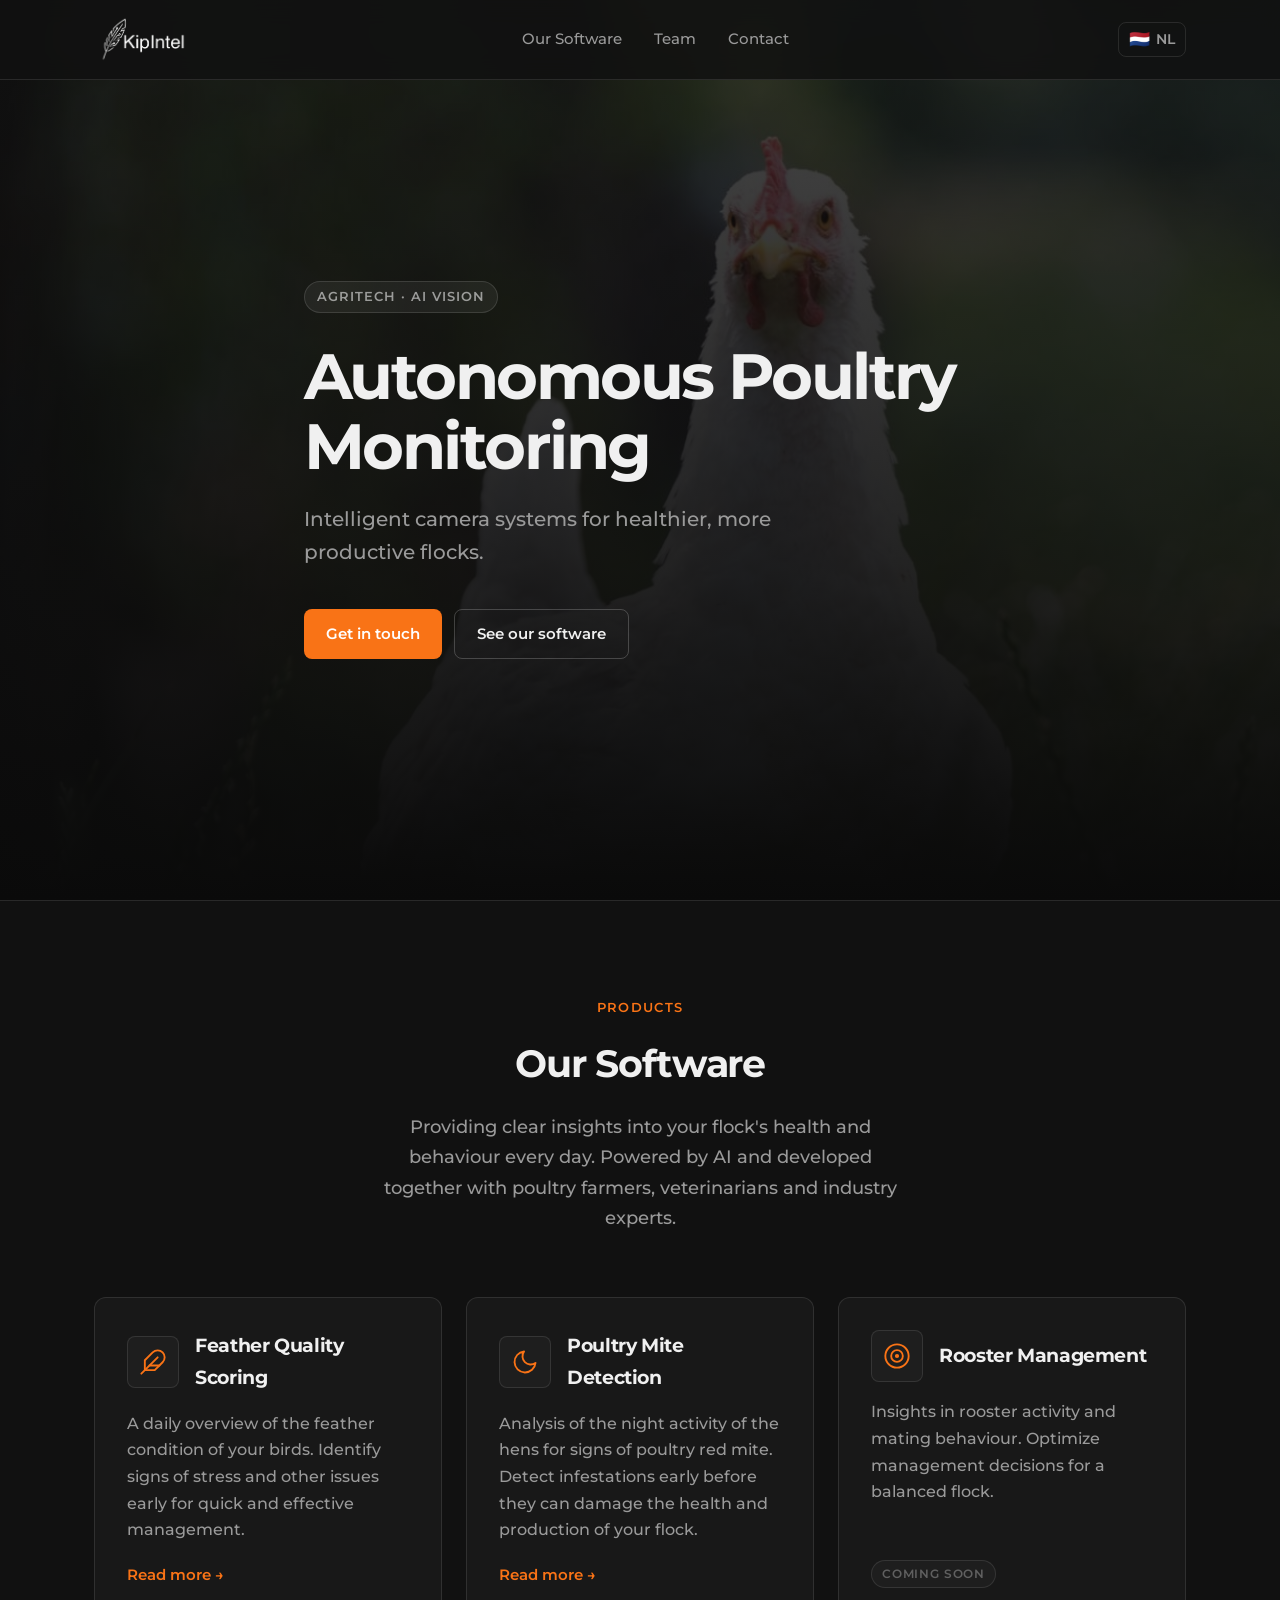
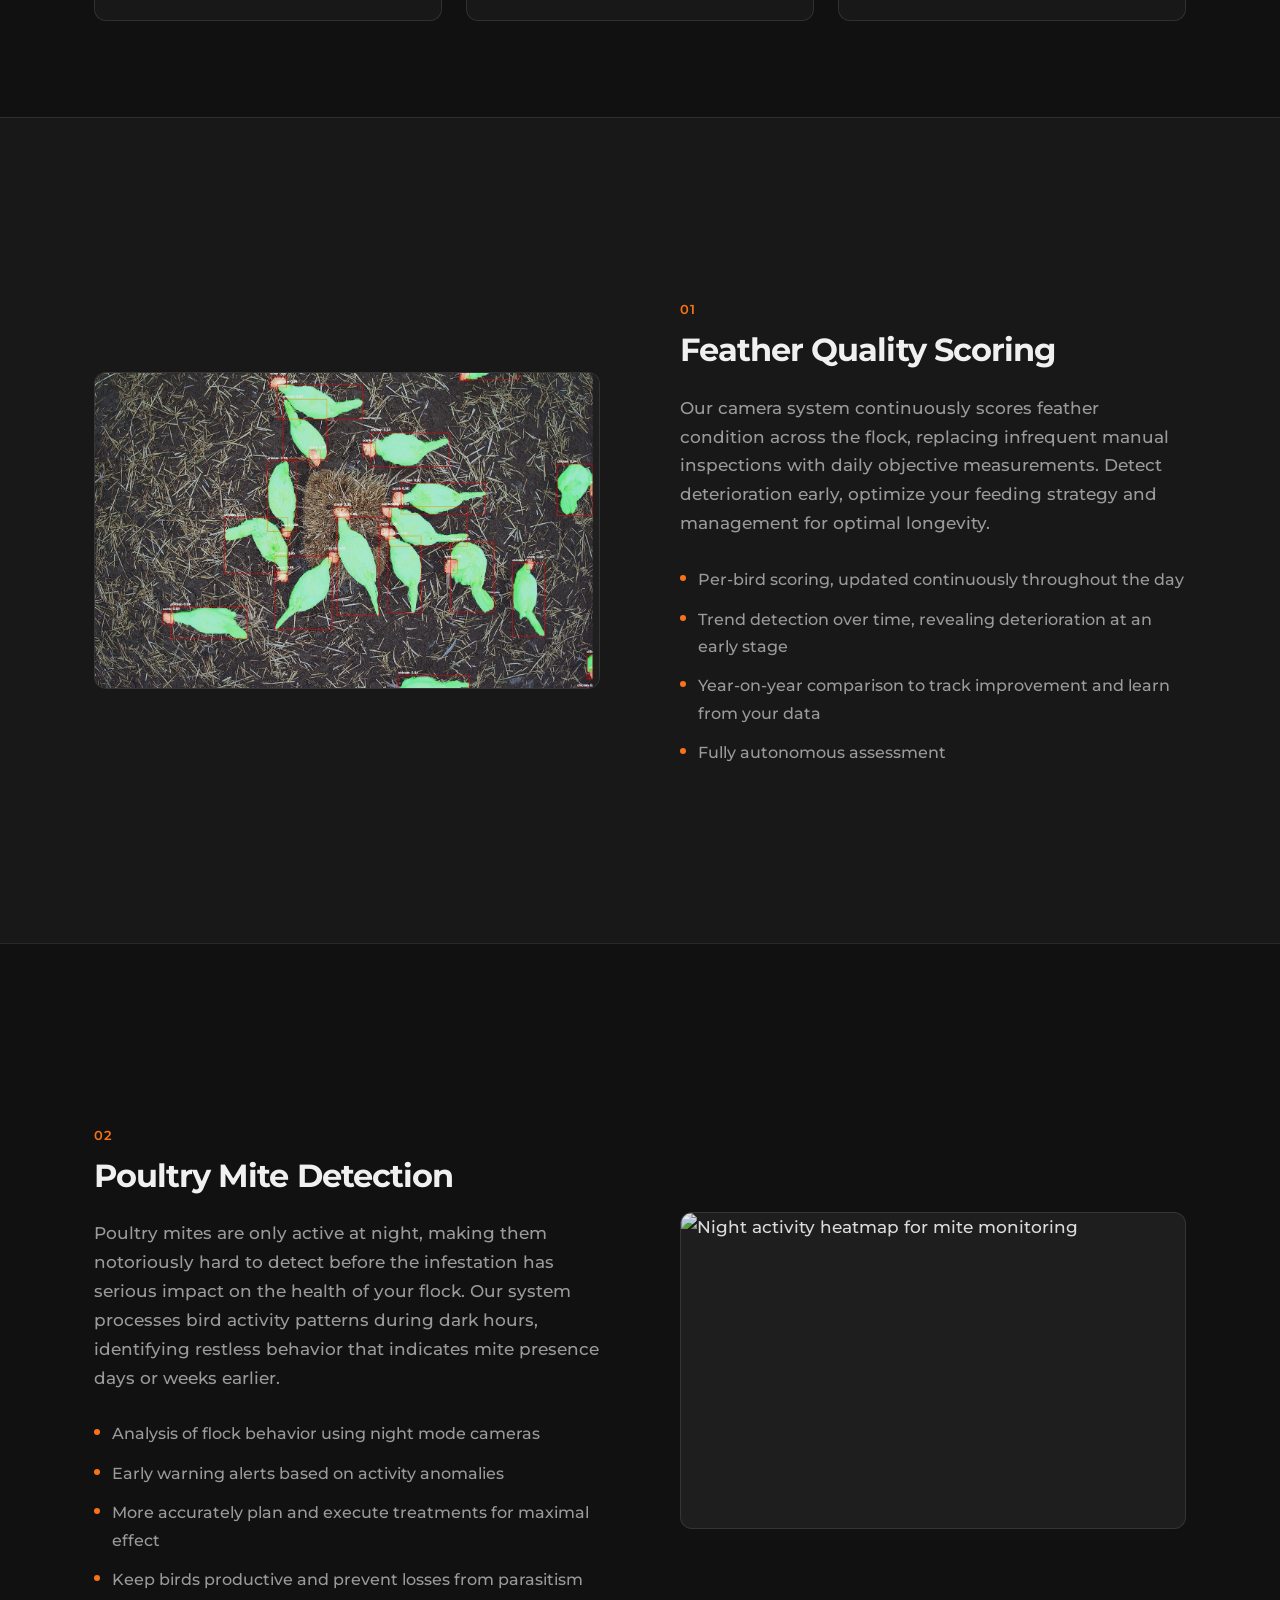
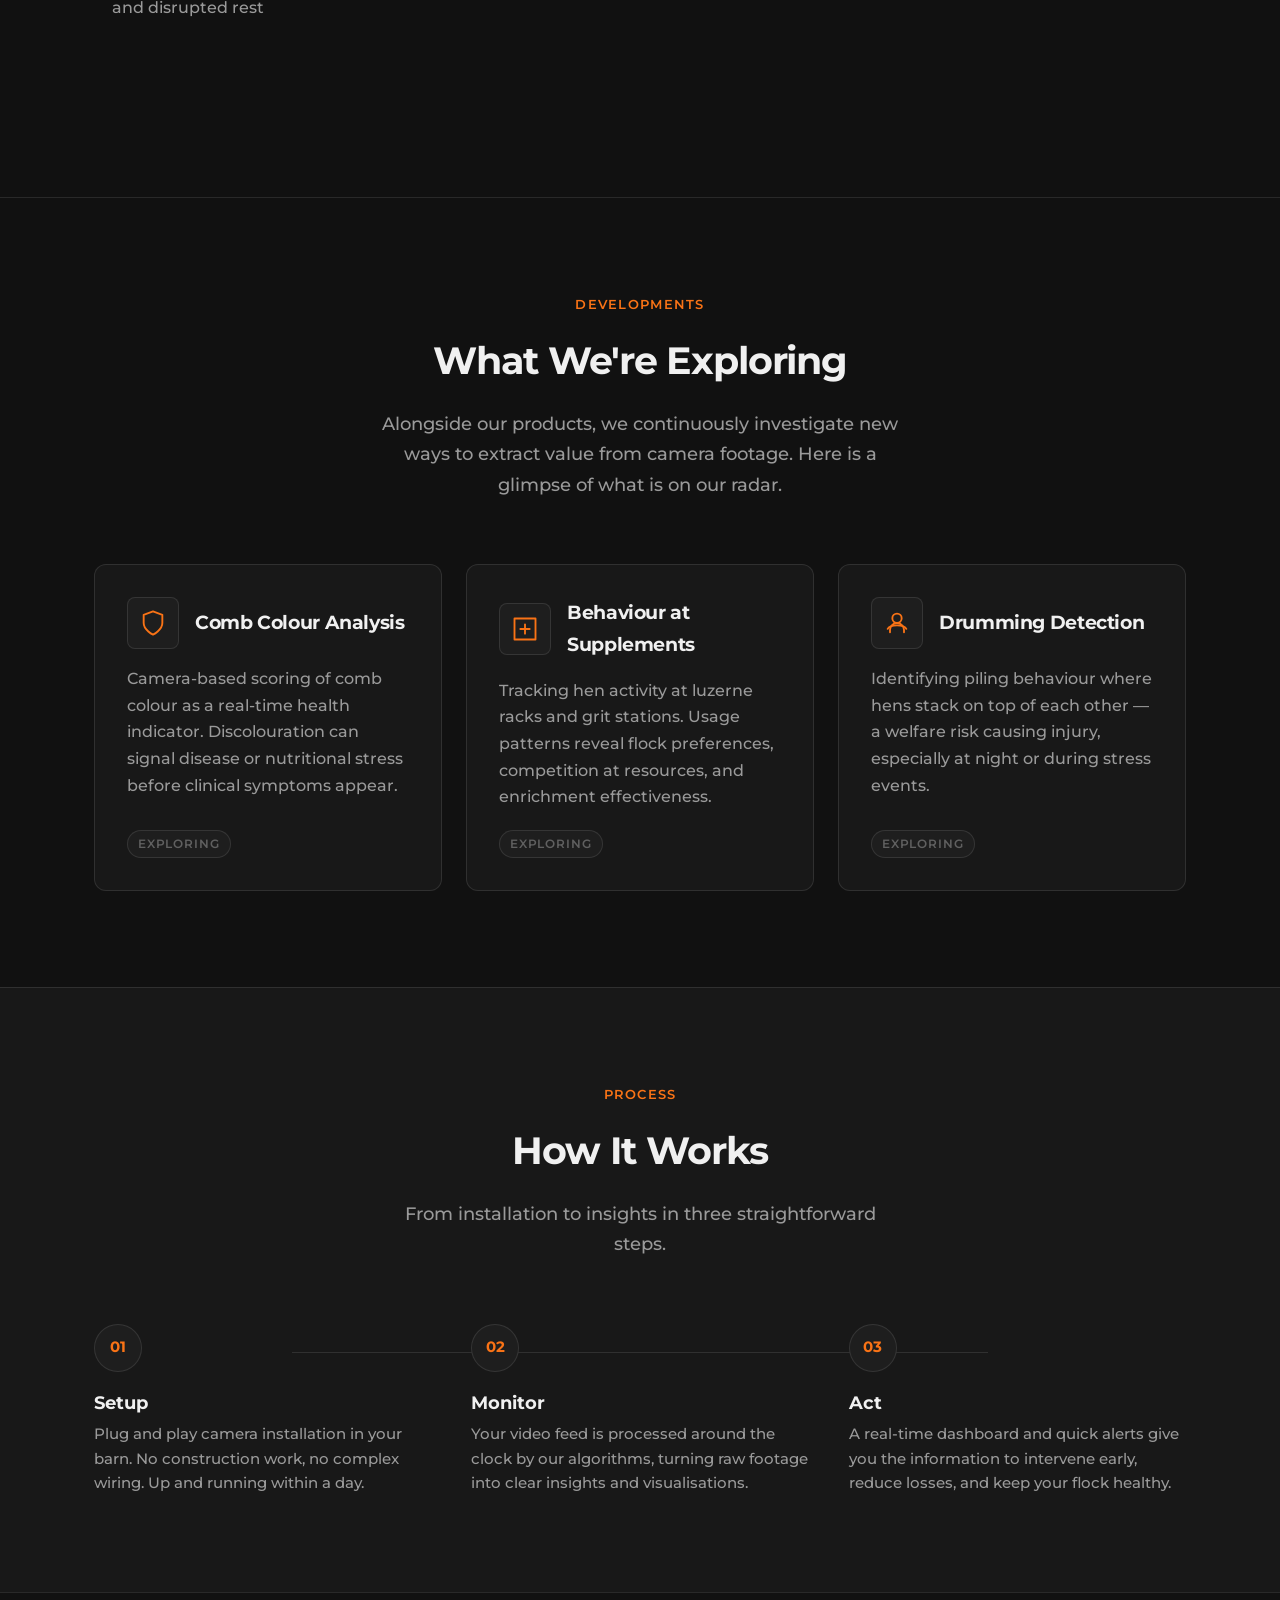
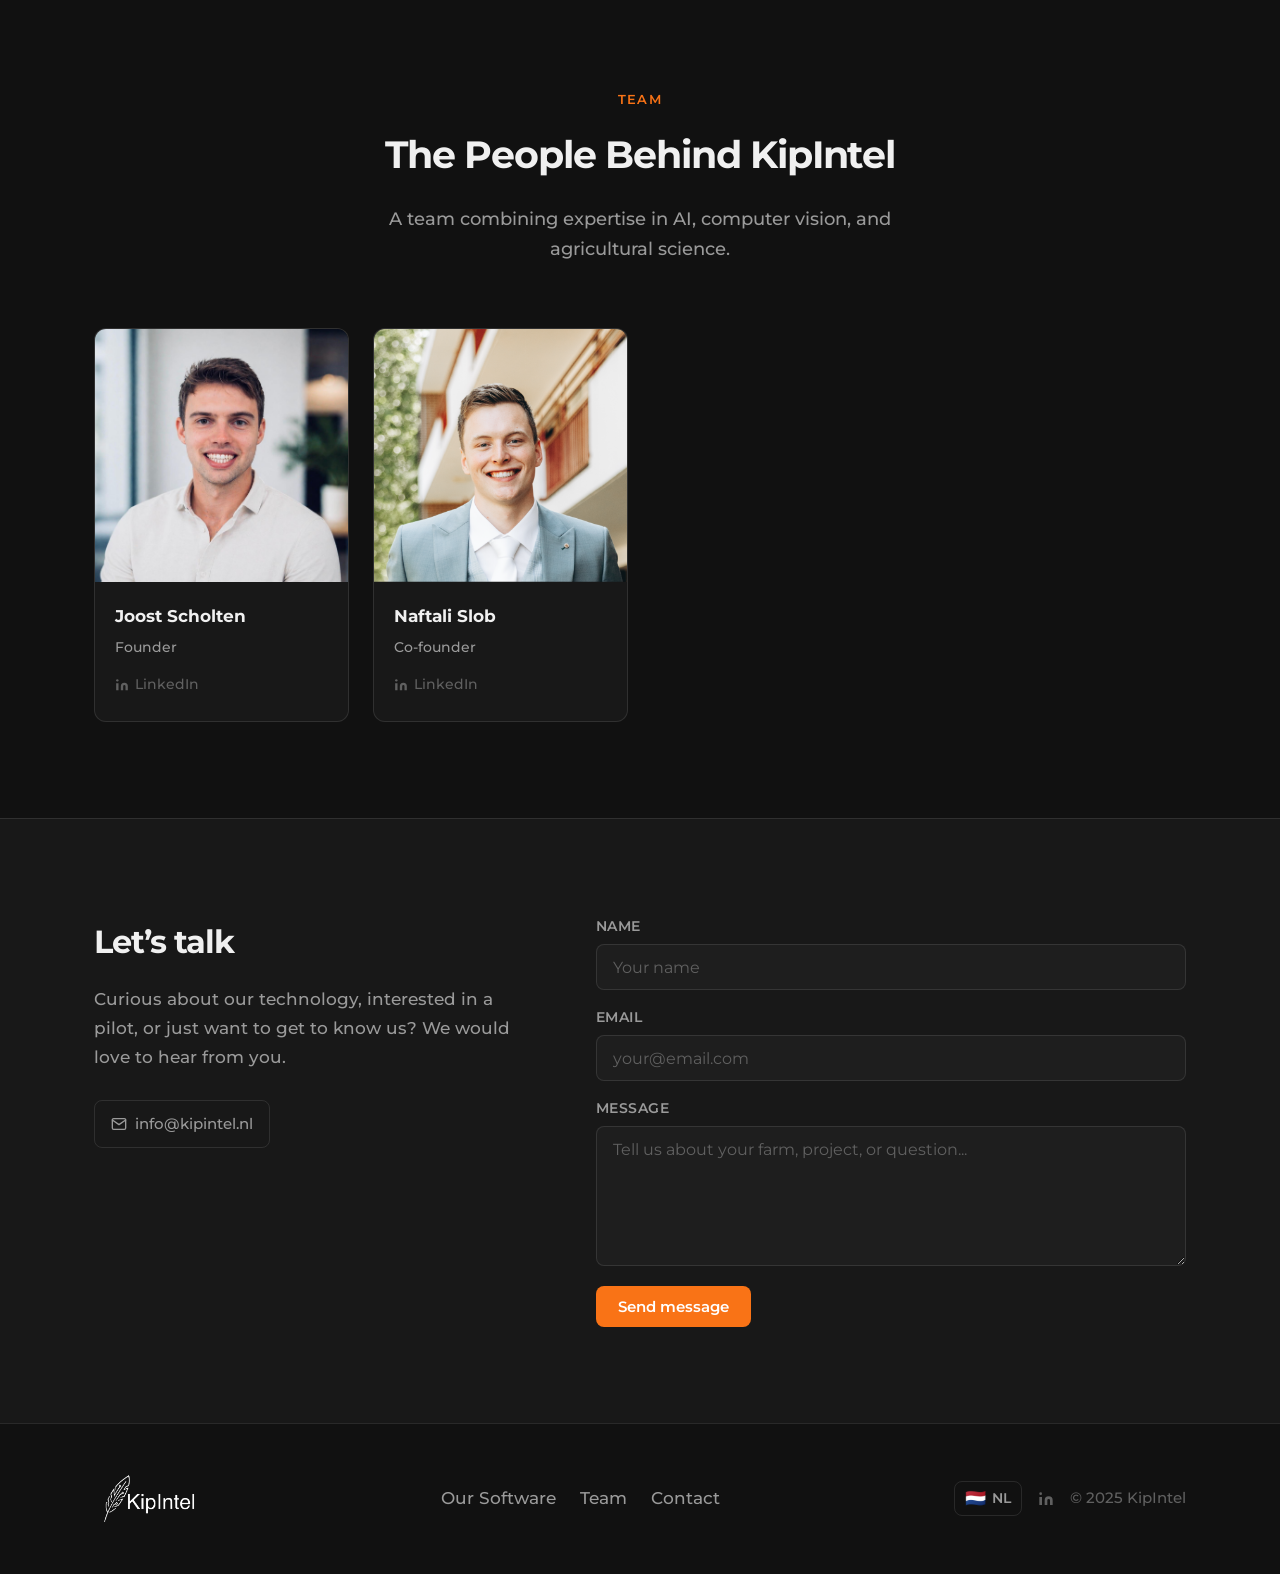
==== index.html @ 37e02b59 "Add Developments section: comb colour, supplements, drumming New section between mite detection and " ====
<!DOCTYPE html>
<html lang="en">
<head>
  <meta charset="UTF-8">
  <script>if(location.hostname==='kipintel.nl'||location.hostname==='www.kipintel.nl')location.replace('/nl/');</script>
  <meta name="viewport" content="width=device-width, initial-scale=1.0">
  <title>KipIntel &mdash; Autonomous Poultry Monitoring</title>
  <meta name="description" content="An AI powered camera system for healthier, more productive poultry flocks. Feather quality scoring and poultry mite monitoring.">
  <link rel="canonical" href="https://www.kipintel.com/">
  <link rel="alternate" hreflang="en" href="https://www.kipintel.com/">
  <link rel="alternate" hreflang="nl" href="https://www.kipintel.nl/">
  <link rel="icon" type="image/png" href="assets/images/LogoBlackNoText.png">
  <meta property="og:type" content="website">
  <meta property="og:url" content="https://www.kipintel.com/">
  <meta property="og:title" content="KipIntel — Autonomous Poultry Monitoring">
  <meta property="og:description" content="An AI powered camera system for healthier, more productive poultry flocks.">
  <meta property="og:image" content="https://www.kipintel.com/assets/images/LogoBlackNoText.png">
  <link rel="preconnect" href="https://fonts.googleapis.com">
  <link rel="preconnect" href="https://fonts.gstatic.com" crossorigin>
  <link href="https://fonts.googleapis.com/css2?family=Montserrat:wght@400;500;600;700&display=swap" rel="stylesheet">
  <link rel="stylesheet" href="assets/css/styles.css">
</head>
<body>

  <!-- ======================== HEADER ======================== -->
  <header class="header" id="header">
    <div class="container header__inner">
      <a href="#home" class="header__logo">
        <img src="assets/images/LogoNoBackground.png" alt="" class="header__logo-img">
      </a>
      <nav class="nav" aria-label="Main navigation">
        <a href="#products" class="nav__link">Our Software</a>
        <a href="#team" class="nav__link">Team</a>
        <a href="#contact" class="nav__link">Contact</a>
      </nav>
      <div class="header__actions">
        <a href="https://www.kipintel.nl" class="lang-toggle" title="Bekijk de Nederlandse versie">
          <span class="lang-toggle__flag">&#127475;&#127473;</span>
          <span class="lang-toggle__label">NL</span>
        </a>
        <button class="hamburger" id="hamburger" aria-label="Open menu" aria-expanded="false">
          <span></span><span></span><span></span>
        </button>
      </div>
    </div>
  </header>

  <!-- Mobile nav overlay -->
  <nav class="nav-overlay" id="nav-overlay" aria-label="Mobile navigation">
    <a href="#products" class="nav-overlay__link">Our Software</a>
    <a href="#team" class="nav-overlay__link">Team</a>
    <a href="#contact" class="nav-overlay__link">Contact</a>
    <div class="nav-overlay__lang">
      <a href="https://www.kipintel.nl" class="lang-toggle">
        <span class="lang-toggle__flag">&#127475;&#127473;</span>
        <span class="lang-toggle__label">Switch to Dutch</span>
      </a>
    </div>
  </nav>

  <!-- ======================== HERO ======================== -->
  <section class="hero" id="home">
    <div class="hero__bg">
      <img src="assets/images/hero2.png" alt="Poultry farm monitored by KipIntel" class="hero__img">
      <div class="hero__overlay"></div>
    </div>
    <div class="container hero__content">
      <span class="hero__badge">AgriTech &middot; AI Vision</span>
      <h1 class="hero__title">Autonomous Poultry<br>Monitoring</h1>
      <p class="hero__subtitle">Intelligent camera systems for healthier, more productive flocks.</p>
      <div class="hero__ctas">
        <a href="#contact" class="btn btn--primary">Get in touch</a>
        <a href="#products" class="btn btn--outline">See our software</a>
      </div>
    </div>
  </section>

  <!-- ======================== PRODUCTS OVERVIEW ======================== -->
  <section class="section" id="products">
    <div class="container">
      <div class="section__header">
        <span class="section__label">Products</span>
        <h2 class="section__title">Our Software</h2>
        <p class="section__desc">Providing clear insights into your flock's health and behaviour every day. Powered by AI and developed together with poultry farmers, veterinarians and industry experts.</p>
      </div>
      <div class="products-grid">

        <a href="#feather-scoring" class="product-card">
          <div class="product-card__header">
            <div class="product-card__icon">
              <svg width="28" height="28" viewBox="0 0 24 24" fill="none" stroke="currentColor" stroke-width="1.6" stroke-linecap="round" stroke-linejoin="round" aria-hidden="true">
                <path d="M20.24 12.24a6 6 0 0 0-8.49-8.49L5 10.5V19h8.5z"/>
                <line x1="16" y1="8" x2="2" y2="22"/>
                <line x1="17.5" y1="15" x2="9" y2="15"/>
              </svg>
            </div>
            <h3 class="product-card__title">Feather Quality Scoring</h3>
          </div>
          <p class="product-card__desc">A daily overview of the feather condition of your birds. Identify signs of stress and other issues early for quick and effective management.</p>
          <span class="product-card__link">Read more &#8594;</span>
        </a>

        <a href="#mite-monitoring" class="product-card">
          <div class="product-card__header">
            <div class="product-card__icon">
              <svg width="28" height="28" viewBox="0 0 24 24" fill="none" stroke="currentColor" stroke-width="1.6" stroke-linecap="round" stroke-linejoin="round" aria-hidden="true">
                <path d="M21 12.79A9 9 0 1 1 11.21 3 7 7 0 0 0 21 12.79z"/>
              </svg>
            </div>
            <h3 class="product-card__title">Poultry Mite Detection</h3>
          </div>
          <p class="product-card__desc">Analysis of the night activity of the hens for signs of poultry red mite. Detect infestations early before they can damage the health and production of your flock.</p>
          <span class="product-card__link">Read more &#8594;</span>
        </a>

        <div class="product-card product-card--soon">
          <div class="product-card__header">
            <div class="product-card__icon">
              <svg width="28" height="28" viewBox="0 0 24 24" fill="none" stroke="currentColor" stroke-width="1.6" stroke-linecap="round" stroke-linejoin="round" aria-hidden="true">
                <circle cx="12" cy="12" r="10"/>
                <circle cx="12" cy="12" r="5"/>
                <circle cx="12" cy="12" r="1" fill="currentColor"/>
              </svg>
            </div>
            <h3 class="product-card__title">Rooster Management</h3>
          </div>
          <p class="product-card__desc">Insights in rooster activity and mating behaviour. Optimize management decisions for a balanced flock.</p>
          <span class="product-card__badge">Coming soon</span>
        </div>

      </div>
    </div>
  </section>

  <!-- ======================== FEATHER QUALITY SCORING ======================== -->
  <section class="section section--alt" id="feather-scoring">
    <div class="container">
      <div class="showcase">
        <div class="showcase__img-wrap">
          <img src="assets/images/detections.jpg" alt="Feather quality scoring dashboard" class="showcase__img">
        </div>
        <div class="showcase__text">
          <span class="showcase__label">01</span>
          <h2 class="showcase__title">Feather Quality Scoring</h2>
          <p class="showcase__desc">Our camera system continuously scores feather condition across the flock, replacing infrequent manual inspections with daily objective measurements. Detect deterioration early, optimize your feeding strategy and management for optimal longevity.</p>
          <ul class="showcase__features">
            <li class="showcase__feature">Per-bird scoring, updated continuously throughout the day</li>
            <li class="showcase__feature">Trend detection over time, revealing deterioration at an early stage</li>
            <li class="showcase__feature">Year-on-year comparison to track improvement and learn from your data</li>
            <li class="showcase__feature">Fully autonomous assessment</li>
          </ul>
        </div>
      </div>
    </div>
  </section>

  <!-- ======================== POULTRY MITE MONITORING ======================== -->
  <section class="section" id="mite-monitoring">
    <div class="container">
      <div class="showcase showcase--reverse">
        <div class="showcase__img-wrap">
          <img src="assets/images/HeatmapNightActivity.png" alt="Night activity heatmap for mite monitoring" class="showcase__img">
        </div>
        <div class="showcase__text">
          <span class="showcase__label">02</span>
          <h2 class="showcase__title">Poultry Mite Detection</h2>
          <p class="showcase__desc">Poultry mites are only active at night, making them notoriously hard to detect before the infestation has serious impact on the health of your flock. Our system processes bird activity patterns during dark hours, identifying restless behavior that indicates mite presence days or weeks earlier.</p>
          <ul class="showcase__features">
            <li class="showcase__feature">Analysis of flock behavior using night mode cameras</li>
            <li class="showcase__feature">Early warning alerts based on activity anomalies</li>
            <li class="showcase__feature">More accurately plan and execute treatments for maximal effect</li>
            <li class="showcase__feature">Keep birds productive and prevent losses from parasitism and disrupted rest</li>
          </ul>
        </div>
      </div>
    </div>
  </section>

  <!-- ======================== DEVELOPMENTS ======================== -->
  <section class="section" id="developments">
    <div class="container">
      <div class="section__header">
        <span class="section__label">Developments</span>
        <h2 class="section__title">What We're Exploring</h2>
        <p class="section__desc">Alongside our products, we continuously investigate new ways to extract value from camera footage. Here is a glimpse of what is on our radar.</p>
      </div>
      <div class="products-grid">

        <div class="product-card product-card--soon">
          <div class="product-card__header">
            <div class="product-card__icon">
              <svg width="28" height="28" viewBox="0 0 24 24" fill="none" stroke="currentColor" stroke-width="1.6" stroke-linecap="round" stroke-linejoin="round" aria-hidden="true">
                <path d="M12 22s8-4 8-10V5l-8-3-8 3v7c0 6 8 10 8 10z"/>
              </svg>
            </div>
            <h3 class="product-card__title">Comb Colour Analysis</h3>
          </div>
          <p class="product-card__desc">Camera-based scoring of comb colour as a real-time health indicator. Discolouration can signal disease or nutritional stress before clinical symptoms appear.</p>
          <span class="product-card__badge">Exploring</span>
        </div>

        <div class="product-card product-card--soon">
          <div class="product-card__header">
            <div class="product-card__icon">
              <svg width="28" height="28" viewBox="0 0 24 24" fill="none" stroke="currentColor" stroke-width="1.6" stroke-linecap="round" stroke-linejoin="round" aria-hidden="true">
                <path d="M3 3h18v18H3z" rx="2"/>
                <path d="M8 12h8M12 8v8"/>
              </svg>
            </div>
            <h3 class="product-card__title">Behaviour at Supplements</h3>
          </div>
          <p class="product-card__desc">Tracking hen activity at luzerne racks and grit stations. Usage patterns reveal flock preferences, competition at resources, and enrichment effectiveness.</p>
          <span class="product-card__badge">Exploring</span>
        </div>

        <div class="product-card product-card--soon">
          <div class="product-card__header">
            <div class="product-card__icon">
              <svg width="28" height="28" viewBox="0 0 24 24" fill="none" stroke="currentColor" stroke-width="1.6" stroke-linecap="round" stroke-linejoin="round" aria-hidden="true">
                <circle cx="12" cy="8" r="4"/>
                <path d="M6 20v-2a6 6 0 0 1 12 0v2"/>
                <path d="M4 17c1-2 4-3 8-3s7 1 8 3"/>
              </svg>
            </div>
            <h3 class="product-card__title">Drumming Detection</h3>
          </div>
          <p class="product-card__desc">Identifying piling behaviour where hens stack on top of each other — a welfare risk causing injury, especially at night or during stress events.</p>
          <span class="product-card__badge">Exploring</span>
        </div>

      </div>
    </div>
  </section>

  <!-- ======================== HOW IT WORKS ======================== -->
  <section class="section section--alt" id="how-it-works">
    <div class="container">
      <div class="section__header">
        <span class="section__label">Process</span>
        <h2 class="section__title">How It Works</h2>
        <p class="section__desc">From installation to insights in three straightforward steps.</p>
      </div>
      <div class="steps">
        <div class="step">
          <div class="step__number">01</div>
          <div>
            <h3 class="step__title">Setup</h3>
            <p class="step__desc">Plug and play camera installation in your barn. No construction work, no complex wiring. Up and running within a day.</p>
          </div>
        </div>
        <div class="step">
          <div class="step__number">02</div>
          <div>
            <h3 class="step__title">Monitor</h3>
            <p class="step__desc">Your video feed is processed around the clock by our algorithms, turning raw footage into clear insights and visualisations.</p>
          </div>
        </div>
        <div class="step">
          <div class="step__number">03</div>
          <div>
            <h3 class="step__title">Act</h3>
            <p class="step__desc">A real-time dashboard and quick alerts give you the information to intervene early, reduce losses, and keep your flock healthy.</p>
          </div>
        </div>
      </div>
    </div>
  </section>

  <!-- ======================== TEAM ======================== -->
  <section class="section" id="team">
    <div class="container">
      <div class="section__header">
        <span class="section__label">Team</span>
        <h2 class="section__title">The People Behind KipIntel</h2>
        <p class="section__desc">A team combining expertise in AI, computer vision, and agricultural science.</p>
      </div>
      <div class="team-grid">

        <div class="team-card">
          <img src="assets/images/ProfilePictureJoost.jpeg" alt="Joost Scholten" class="team-card__photo">
          <div class="team-card__body">
            <p class="team-card__name">Joost Scholten</p>
            <p class="team-card__role">Founder</p>
            <a href="https://www.linkedin.com/in/joostscholten99/" class="team-card__linkedin" target="_blank" rel="noopener noreferrer">
              <svg width="14" height="14" viewBox="0 0 24 24" fill="currentColor" aria-hidden="true"><path d="M16 8a6 6 0 0 1 6 6v7h-4v-7a2 2 0 0 0-2-2 2 2 0 0 0-2 2v7h-4v-7a6 6 0 0 1 6-6z"/><rect x="2" y="9" width="4" height="12"/><circle cx="4" cy="4" r="2"/></svg>
              LinkedIn
            </a>
          </div>
        </div>

        <div class="team-card">
          <img src="assets/images/ProfilePictureNaftali.jpeg" alt="Naftali Slob" class="team-card__photo">
          <div class="team-card__body">
            <p class="team-card__name">Naftali Slob</p>
            <p class="team-card__role">Co-founder</p>
            <a href="https://www.linkedin.com/in/naftali-slob-445634160/" class="team-card__linkedin" target="_blank" rel="noopener noreferrer">
              <svg width="14" height="14" viewBox="0 0 24 24" fill="currentColor" aria-hidden="true"><path d="M16 8a6 6 0 0 1 6 6v7h-4v-7a2 2 0 0 0-2-2 2 2 0 0 0-2 2v7h-4v-7a6 6 0 0 1 6-6z"/><rect x="2" y="9" width="4" height="12"/><circle cx="4" cy="4" r="2"/></svg>
              LinkedIn
            </a>
          </div>
        </div>

      </div>
    </div>
  </section>

  <!-- ======================== CONTACT ======================== -->
  <section class="section section--alt" id="contact">
    <div class="container">
      <div class="contact-grid">
        <div class="contact-info">
          <h2 class="contact-info__title">Let&rsquo;s talk</h2>
          <p class="contact-info__desc">Curious about our technology, interested in a pilot, or just want to get to know us? We would love to hear from you.</p>
          <a href="mailto:info@kipintel.nl" class="contact-info__email">
            <svg width="16" height="16" viewBox="0 0 24 24" fill="none" stroke="currentColor" stroke-width="2" stroke-linecap="round" stroke-linejoin="round" aria-hidden="true">
              <path d="M4 4h16c1.1 0 2 .9 2 2v12c0 1.1-.9 2-2 2H4c-1.1 0-2-.9-2-2V6c0-1.1.9-2 2-2z"/>
              <polyline points="22,6 12,13 2,6"/>
            </svg>
            info@kipintel.nl
          </a>
        </div>

        <!--
          Contact form via Formspree (free tier).
          1. Sign up at https://formspree.io
          2. Create a form → copy your form ID
          3. Replace YOUR_FORM_ID below with the real ID
        -->
        <form
          class="contact-form"
          action="https://formspree.io/f/xdaylnvj"
          method="POST"
        >
          <div class="form-group">
            <label class="form-label" for="name-en">Name</label>
            <input class="form-input" type="text" id="name-en" name="name" placeholder="Your name" required>
          </div>
          <div class="form-group">
            <label class="form-label" for="email-en">Email</label>
            <input class="form-input" type="email" id="email-en" name="email" placeholder="your@email.com" required>
          </div>
          <div class="form-group">
            <label class="form-label" for="message-en">Message</label>
            <textarea class="form-textarea" id="message-en" name="message" placeholder="Tell us about your farm, project, or question..." required></textarea>
          </div>
          <button type="submit" class="btn btn--primary form-submit">Send message</button>
        </form>

      </div>
    </div>
  </section>

  <!-- ======================== FOOTER ======================== -->
  <footer class="footer">
    <div class="container footer__inner">
      <a href="#home" class="footer__logo">
        <img src="assets/images/LogoNoBackground.png" alt="" class="footer__logo-img">
      </a>
      <nav class="footer__links" aria-label="Footer navigation">
        <a href="#products" class="footer__link">Our Software</a>
        <a href="#team" class="footer__link">Team</a>
        <a href="#contact" class="footer__link">Contact</a>
      </nav>
      <div class="footer__right">
        <a href="https://www.kipintel.nl" class="lang-toggle" title="Nederlandse versie">
          <span class="lang-toggle__flag">&#127475;&#127473;</span>
          <span class="lang-toggle__label">NL</span>
        </a>
        <a href="https://www.linkedin.com/company/kipintel" class="footer__social" target="_blank" rel="noopener noreferrer" title="KipIntel on LinkedIn">
          <svg width="16" height="16" viewBox="0 0 24 24" fill="currentColor" aria-hidden="true"><path d="M16 8a6 6 0 0 1 6 6v7h-4v-7a2 2 0 0 0-2-2 2 2 0 0 0-2 2v7h-4v-7a6 6 0 0 1 6-6z"/><rect x="2" y="9" width="4" height="12"/><circle cx="4" cy="4" r="2"/></svg>
        </a>
        <span class="footer__copy">&copy; 2025 KipIntel</span>
      </div>
    </div>
  </footer>

  <script src="assets/js/main.js"></script>
</body>
</html>
---- assets/css/styles.css ----
/* ========================================
   KipIntel — Design System
   ======================================== */

@import url('https://fonts.googleapis.com/css2?family=Montserrat:wght@400;500;600;700&display=swap');

/* === Variables === */
:root {
  --bg:            #111111;
  --surface:       #181818;
  --surface-raised:#1e1e1e;
  --border:        rgba(255, 255, 255, 0.10);
  --border-hover:  rgba(255, 255, 255, 0.20);
  --text:          #f0f0f0;
  --text-muted:    #9a9a9a;
  --text-subtle:   #606060;
  --green:         #f97316;
  --green-dim:     rgba(249, 115, 22, 0.12);
  --radius:        12px;
  --radius-sm:     8px;
  --header-h:      80px;
  --transition:    0.2s ease;
}

/* === Reset === */
*, *::before, *::after { box-sizing: border-box; margin: 0; padding: 0; }
html { scroll-behavior: smooth; font-size: 17px; }
body {
  font-family: 'Montserrat', -apple-system, BlinkMacSystemFont, sans-serif;
  font-weight: 500;
  background: var(--bg);
  color: var(--text);
  line-height: 1.7;
  -webkit-font-smoothing: antialiased;
}
img { display: block; max-width: 100%; }
a { color: inherit; text-decoration: none; }
ul { list-style: none; }
button { cursor: pointer; font-family: inherit; border: none; background: none; }

/* === Container === */
.container {
  width: 100%;
  max-width: 1140px;
  margin: 0 auto;
  padding: 0 24px;
}

/* ========================================
   HEADER
   ======================================== */
.header {
  position: fixed;
  top: 0; left: 0; right: 0;
  z-index: 100;
  height: var(--header-h);
  background: rgba(17, 17, 17, 0.85);
  backdrop-filter: blur(12px);
  -webkit-backdrop-filter: blur(12px);
  border-bottom: 1px solid var(--border);
  transition: background var(--transition);
}
.header.scrolled { background: rgba(17, 17, 17, 0.97); }

.header__inner {
  height: 100%;
  display: flex;
  align-items: center;
  justify-content: space-between;
  gap: 24px;
}

.header__logo {
  display: flex;
  align-items: center;
  flex-shrink: 0;
}
.header__logo-img {
  height: 48px;
  width: auto;
  max-width: 200px;
  border-radius: 0;
  object-fit: contain;
}

/* === Nav === */
.nav {
  display: flex;
  align-items: center;
  gap: 8px;
}
.nav__link {
  font-size: 0.875rem;
  font-weight: 500;
  color: var(--text-muted);
  padding: 6px 12px;
  border-radius: var(--radius-sm);
  transition: color var(--transition), background var(--transition);
}
.nav__link:hover,
.nav__link.active { color: var(--text); background: var(--surface-raised); }

/* === Header Actions === */
.header__actions {
  display: flex;
  align-items: center;
  gap: 12px;
}

.lang-toggle {
  display: flex;
  align-items: center;
  gap: 6px;
  font-size: 0.8rem;
  font-weight: 600;
  color: var(--text-muted);
  padding: 5px 10px;
  border: 1px solid var(--border);
  border-radius: var(--radius-sm);
  transition: color var(--transition), border-color var(--transition);
}
.lang-toggle:hover { color: var(--text); border-color: var(--border-hover); }
.lang-toggle__flag { font-size: 1rem; line-height: 1; }

/* === Hamburger === */
.hamburger {
  display: none;
  flex-direction: column;
  justify-content: center;
  gap: 5px;
  width: 36px;
  height: 36px;
  padding: 6px;
  border-radius: var(--radius-sm);
  border: 1px solid var(--border);
}
.hamburger span {
  display: block;
  width: 100%;
  height: 1.5px;
  background: var(--text);
  border-radius: 2px;
  transition: transform 0.25s ease, opacity 0.25s ease;
}
.hamburger.open span:nth-child(1) { transform: translateY(6.5px) rotate(45deg); }
.hamburger.open span:nth-child(2) { opacity: 0; }
.hamburger.open span:nth-child(3) { transform: translateY(-6.5px) rotate(-45deg); }

/* ========================================
   HERO
   ======================================== */
.hero {
  position: relative;
  min-height: 100vh;
  display: flex;
  align-items: center;
  padding-top: var(--header-h);
  overflow: hidden;
}
.hero__bg {
  position: absolute;
  inset: 0;
  z-index: 0;
}
.hero__img {
  width: 100%;
  height: 100%;
  object-fit: cover;
  object-position: center 20%;
  opacity: 0.35;
}
.hero__overlay {
  position: absolute;
  inset: 0;
  background: linear-gradient(
    to bottom,
    rgba(10,10,10,0.3) 0%,
    rgba(10,10,10,0.7) 60%,
    rgba(10,10,10,1) 100%
  );
}
.hero__content {
  position: relative;
  z-index: 1;
  padding-top: 80px;
  padding-bottom: 120px;
  max-width: 720px;
}
.hero__badge {
  display: inline-flex;
  align-items: center;
  gap: 6px;
  font-size: 0.75rem;
  font-weight: 600;
  letter-spacing: 0.08em;
  text-transform: uppercase;
  color: rgba(255, 255, 255, 0.55);
  background: rgba(255, 255, 255, 0.06);
  border: 1px solid rgba(255, 255, 255, 0.12);
  padding: 4px 12px;
  border-radius: 100px;
  margin-bottom: 28px;
}
.hero__title {
  font-size: clamp(2.4rem, 5vw, 3.8rem);
  font-weight: 700;
  line-height: 1.1;
  letter-spacing: -0.04em;
  margin-bottom: 20px;
}
.hero__subtitle {
  font-size: clamp(1rem, 2vw, 1.2rem);
  color: var(--text-muted);
  line-height: 1.65;
  max-width: 520px;
  margin-bottom: 40px;
}
.hero__ctas {
  display: flex;
  gap: 12px;
  flex-wrap: wrap;
}

/* ========================================
   BUTTONS
   ======================================== */
.btn {
  display: inline-flex;
  align-items: center;
  justify-content: center;
  gap: 8px;
  padding: 11px 22px;
  font-size: 0.9rem;
  font-weight: 600;
  border-radius: var(--radius-sm);
  transition: all var(--transition);
  white-space: nowrap;
}
.btn--primary {
  background: var(--green);
  color: #ffffff;
}
.btn--primary:hover { background: #ea580c; }
.btn--outline {
  background: transparent;
  color: var(--text);
  border: 1px solid var(--border-hover);
}
.btn--outline:hover { background: var(--surface-raised); border-color: var(--text-subtle); }

/* ========================================
   SECTIONS
   ======================================== */
.section {
  padding: 96px 0;
  border-top: 1px solid var(--border);
}
.section--alt { background: var(--surface); }

.section__header {
  text-align: center;
  margin-bottom: 64px;
}
.section__label {
  display: block;
  font-size: 0.75rem;
  font-weight: 600;
  letter-spacing: 0.1em;
  text-transform: uppercase;
  color: var(--green);
  margin-bottom: 12px;
}
.section__title {
  font-size: clamp(1.8rem, 3vw, 2.5rem);
  font-weight: 700;
  letter-spacing: -0.03em;
  margin-bottom: 16px;
}
.section__desc {
  font-size: 1.05rem;
  color: var(--text-muted);
  max-width: 520px;
  margin: 0 auto;
}

/* ========================================
   PRODUCTS OVERVIEW
   ======================================== */
.products-grid {
  display: grid;
  grid-template-columns: repeat(3, 1fr);
  gap: 24px;
}

.product-card {
  display: flex;
  flex-direction: column;
  padding: 32px;
  background: var(--surface);
  border: 1px solid var(--border);
  border-radius: var(--radius);
  transition: border-color var(--transition), transform var(--transition);
}
.section--alt .product-card { background: var(--surface-raised); }
.product-card:hover {
  border-color: var(--border-hover);
  transform: translateY(-3px);
}
.product-card--soon { cursor: default; }
.product-card--soon:hover { transform: none; border-color: var(--border); }

.product-card__header {
  display: flex;
  align-items: center;
  gap: 16px;
  margin-bottom: 16px;
}
.product-card__icon {
  width: 52px;
  height: 52px;
  flex-shrink: 0;
  display: flex;
  align-items: center;
  justify-content: center;
  background: var(--surface-raised);
  border: 1px solid var(--border);
  border-radius: var(--radius-sm);
  color: var(--green);
}
.section--alt .product-card__icon { background: var(--bg); }
.product-card__title {
  font-size: 1.1rem;
  font-weight: 700;
  letter-spacing: -0.02em;
  margin-bottom: 0;
}
.product-card__desc {
  font-size: 0.95rem;
  color: var(--text-muted);
  line-height: 1.65;
  flex: 1;
  margin-bottom: 20px;
}
.product-card__badge {
  display: inline-flex;
  align-self: flex-start;
  font-size: 0.7rem;
  font-weight: 600;
  letter-spacing: 0.07em;
  text-transform: uppercase;
  color: var(--text-subtle);
  background: var(--surface-raised);
  border: 1px solid var(--border);
  padding: 3px 10px;
  border-radius: 100px;
}
.product-card__link {
  font-size: 0.875rem;
  font-weight: 600;
  color: var(--green);
  display: flex;
  align-items: center;
  gap: 4px;
  transition: gap var(--transition);
}
.product-card:hover .product-card__link { gap: 8px; }

/* ========================================
   PRODUCT SHOWCASE
   ======================================== */
.showcase {
  display: grid;
  grid-template-columns: 1fr 1fr;
  gap: 80px;
  align-items: center;
  padding: 80px 0;
}
.showcase + .showcase {
  border-top: 1px solid var(--border);
  padding-top: 80px;
}
.showcase--reverse { direction: rtl; }
.showcase--reverse > * { direction: ltr; }

.showcase__img-wrap {
  border-radius: var(--radius);
  overflow: hidden;
  border: 1px solid var(--border);
  background: var(--surface-raised);
  aspect-ratio: 16/10;
}
.showcase__img-placeholder {
  border-radius: var(--radius);
  border: 1px dashed var(--border-hover);
  background: var(--surface-raised);
  aspect-ratio: 16/10;
  display: flex;
  flex-direction: column;
  align-items: center;
  justify-content: center;
  gap: 10px;
  color: var(--text-subtle);
  font-size: 0.8rem;
  font-weight: 500;
  letter-spacing: 0.06em;
  text-transform: uppercase;
}
.showcase__img-placeholder svg { opacity: 0.25; }
.showcase__img {
  width: 100%;
  height: 100%;
  object-fit: cover;
  opacity: 0.9;
}
.showcase__label {
  font-size: 0.75rem;
  font-weight: 600;
  letter-spacing: 0.1em;
  text-transform: uppercase;
  color: var(--green);
  margin-bottom: 16px;
}
.showcase__title {
  font-size: clamp(1.5rem, 2.5vw, 2rem);
  font-weight: 700;
  letter-spacing: -0.03em;
  margin-bottom: 16px;
}
.showcase__desc {
  font-size: 1rem;
  color: var(--text-muted);
  line-height: 1.7;
  margin-bottom: 28px;
}
.showcase__features {
  display: flex;
  flex-direction: column;
  gap: 12px;
}
.showcase__feature {
  display: flex;
  align-items: flex-start;
  gap: 12px;
  font-size: 0.95rem;
  color: var(--text-muted);
}
.showcase__feature::before {
  content: '';
  display: block;
  width: 6px;
  height: 6px;
  border-radius: 50%;
  background: var(--green);
  margin-top: 9px;
  flex-shrink: 0;
}

/* ========================================
   HOW IT WORKS
   ======================================== */
.steps {
  display: grid;
  grid-template-columns: repeat(3, 1fr);
  gap: 40px;
  position: relative;
}
.steps::before {
  content: '';
  position: absolute;
  top: 28px;
  left: calc(16.66% + 16px);
  right: calc(16.66% + 16px);
  height: 1px;
  background: var(--border);
}
.step {
  display: flex;
  flex-direction: column;
  align-items: flex-start;
  gap: 16px;
}
.step__number {
  width: 48px;
  height: 48px;
  border-radius: 50%;
  border: 1px solid var(--border);
  background: var(--surface-raised);
  display: flex;
  align-items: center;
  justify-content: center;
  font-size: 0.875rem;
  font-weight: 700;
  color: var(--green);
  flex-shrink: 0;
  position: relative;
  z-index: 1;
}
.step__title {
  font-size: 1.05rem;
  font-weight: 700;
  margin-bottom: 4px;
}
.step__desc {
  font-size: 0.9rem;
  color: var(--text-muted);
  line-height: 1.6;
}

/* ========================================
   TEAM
   ======================================== */
.team-grid {
  display: grid;
  grid-template-columns: repeat(auto-fill, minmax(220px, 1fr));
  gap: 24px;
}
.team-card {
  background: var(--surface);
  border: 1px solid var(--border);
  border-radius: var(--radius);
  overflow: hidden;
  transition: border-color var(--transition), transform var(--transition);
}
.team-card:hover { border-color: var(--border-hover); transform: translateY(-3px); }
.team-card__photo {
  width: 100%;
  aspect-ratio: 1/1;
  object-fit: cover;
  background: var(--surface-raised);
  display: block;
}
.team-card__photo-placeholder {
  width: 100%;
  aspect-ratio: 1/1;
  background: var(--surface-raised);
  display: flex;
  align-items: center;
  justify-content: center;
}
.team-card__photo-placeholder svg { opacity: 0.2; }
.team-card__body { padding: 20px; }
.team-card__name {
  font-size: 1rem;
  font-weight: 700;
  margin-bottom: 4px;
}
.team-card__role {
  font-size: 0.85rem;
  color: var(--text-muted);
  margin-bottom: 12px;
}
.team-card__linkedin {
  display: inline-flex;
  align-items: center;
  gap: 6px;
  font-size: 0.8rem;
  font-weight: 500;
  color: var(--text-subtle);
  transition: color var(--transition);
}
.team-card__linkedin:hover { color: var(--text-muted); }

/* ========================================
   CONTACT
   ======================================== */
.contact-grid {
  display: grid;
  grid-template-columns: 1fr 1.4fr;
  gap: 80px;
  align-items: start;
}
.contact-info__title {
  font-size: clamp(1.5rem, 2.5vw, 2rem);
  font-weight: 700;
  letter-spacing: -0.03em;
  margin-bottom: 16px;
}
.contact-info__desc {
  font-size: 1rem;
  color: var(--text-muted);
  line-height: 1.7;
  margin-bottom: 28px;
}
.contact-info__email {
  display: inline-flex;
  align-items: center;
  gap: 8px;
  font-size: 0.9rem;
  font-weight: 500;
  color: var(--text-muted);
  border: 1px solid var(--border);
  border-radius: var(--radius-sm);
  padding: 10px 16px;
  transition: border-color var(--transition), color var(--transition);
}
.contact-info__email:hover { border-color: var(--border-hover); color: var(--text); }

.contact-form {
  display: flex;
  flex-direction: column;
  gap: 16px;
}
.form-group {
  display: flex;
  flex-direction: column;
  gap: 6px;
}
.form-label {
  font-size: 0.8rem;
  font-weight: 600;
  color: var(--text-muted);
  letter-spacing: 0.04em;
  text-transform: uppercase;
}
.form-input,
.form-textarea {
  width: 100%;
  background: var(--surface-raised);
  border: 1px solid var(--border);
  border-radius: var(--radius-sm);
  padding: 12px 16px;
  font-family: inherit;
  font-size: 0.95rem;
  color: var(--text);
  transition: border-color var(--transition);
  outline: none;
}
.form-input:focus,
.form-textarea:focus { border-color: var(--border-hover); }
.form-input::placeholder,
.form-textarea::placeholder { color: var(--text-subtle); }
.form-textarea { resize: vertical; min-height: 140px; }
.form-submit {
  margin-top: 4px;
  align-self: flex-start;
}

/* ========================================
   FOOTER
   ======================================== */
.footer {
  padding: 48px 0;
  border-top: 1px solid var(--border);
}
.footer__inner {
  display: flex;
  align-items: center;
  justify-content: space-between;
  gap: 24px;
  flex-wrap: wrap;
}
.footer__logo {
  display: flex;
  align-items: center;
}
.footer__logo-img {
  height: 54px;
  width: auto;
  max-width: 220px;
  border-radius: 0;
  object-fit: contain;
}
.footer__links {
  display: flex;
  align-items: center;
  gap: 4px;
}
.footer__link {
  font-size: 1rem;
  color: var(--text-muted);
  padding: 6px 10px;
  border-radius: var(--radius-sm);
  transition: color var(--transition);
}
.footer__link:hover { color: var(--text); }
.footer__right {
  display: flex;
  align-items: center;
  gap: 16px;
}
.footer__copy {
  font-size: 0.875rem;
  color: var(--text-subtle);
}
.footer__social {
  display: flex;
  align-items: center;
  color: var(--text-subtle);
  transition: color var(--transition);
}
.footer__social:hover { color: var(--text); }

/* ========================================
   MOBILE NAV OVERLAY
   ======================================== */
.nav-overlay {
  display: none;
  position: fixed;
  inset: 0;
  z-index: 90;
  background: rgba(10,10,10,0.97);
  padding: calc(var(--header-h) + 32px) 24px 32px;
  flex-direction: column;
  gap: 8px;
}
.nav-overlay.open { display: flex; }
.nav-overlay__link {
  font-size: 1.3rem;
  font-weight: 600;
  color: var(--text-muted);
  padding: 14px 0;
  border-bottom: 1px solid var(--border);
  transition: color var(--transition);
}
.nav-overlay__link:hover { color: var(--text); }
.nav-overlay__lang {
  margin-top: 20px;
}

/* ========================================
   RESPONSIVE
   ======================================== */
@media (max-width: 900px) {
  .showcase {
    grid-template-columns: 1fr;
    gap: 40px;
  }
  .showcase--reverse { direction: ltr; }
  .contact-grid {
    grid-template-columns: 1fr;
    gap: 48px;
  }
}

@media (max-width: 768px) {
  :root { --header-h: 56px; }

  .nav { display: none; }
  .hamburger { display: flex; }

  .hero__content { padding-top: 48px; padding-bottom: 80px; }

  .products-grid { grid-template-columns: 1fr 1fr; }

  .steps {
    grid-template-columns: 1fr;
    gap: 32px;
  }
  .steps::before { display: none; }

  .team-grid { grid-template-columns: 1fr 1fr; }

  .section { padding: 64px 0; }

  .footer__inner { flex-direction: column; align-items: flex-start; gap: 16px; }
}

@media (max-width: 480px) {
  .products-grid { grid-template-columns: 1fr; }
  .team-grid { grid-template-columns: 1fr; }
  .hero__ctas { flex-direction: column; }
  .hero__ctas .btn { width: 100%; }
}
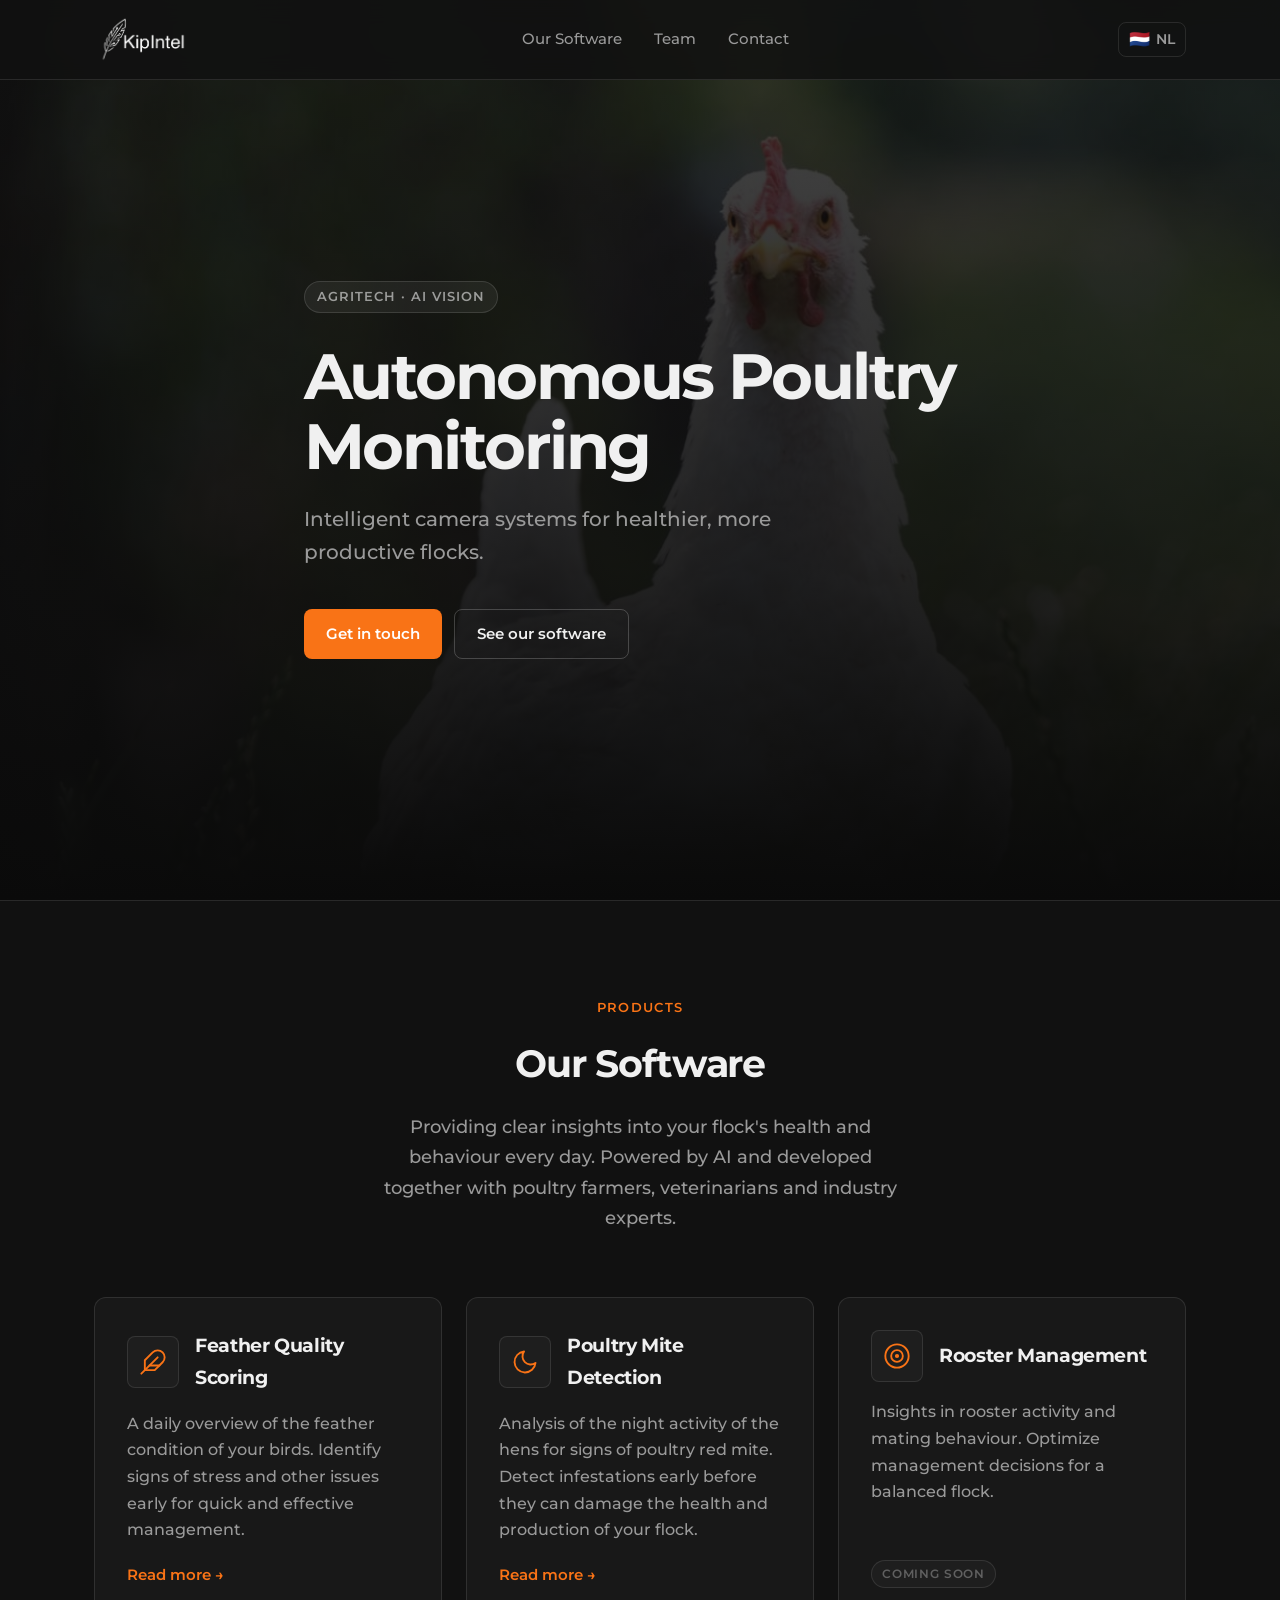
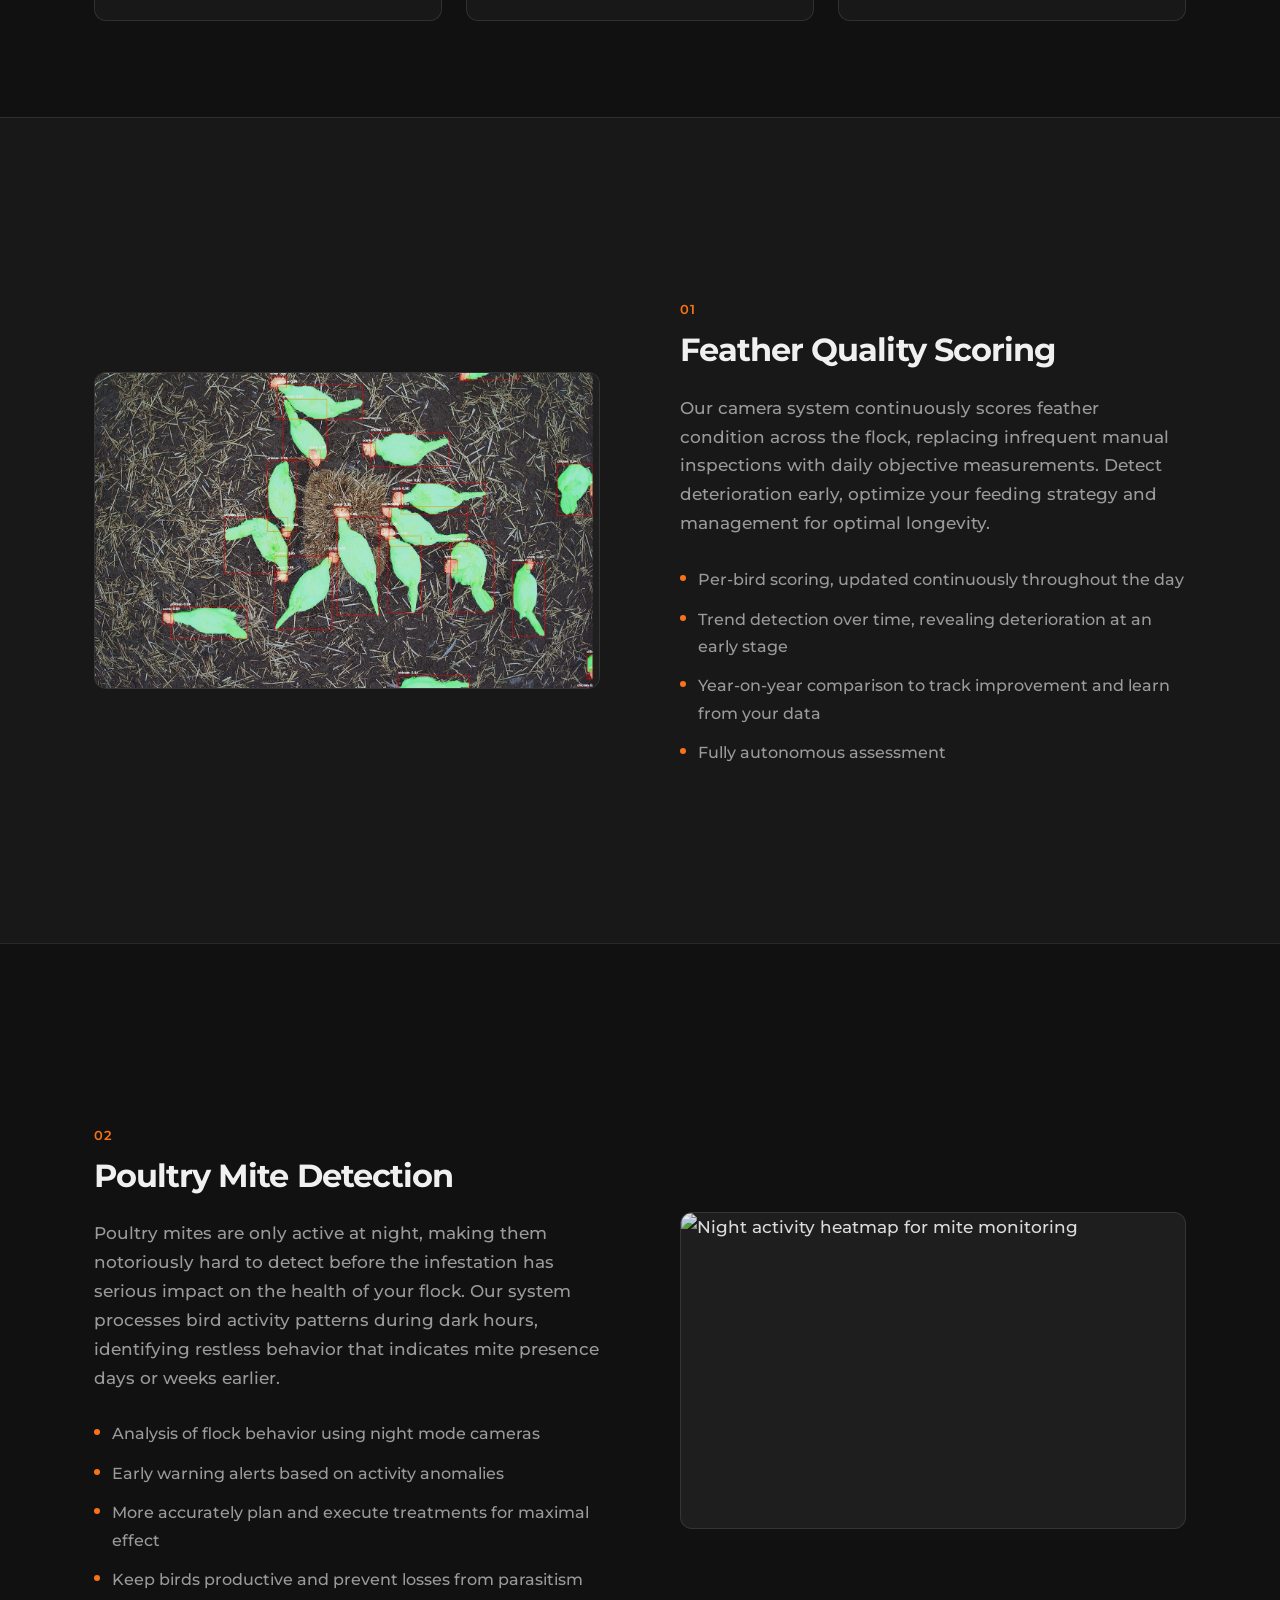
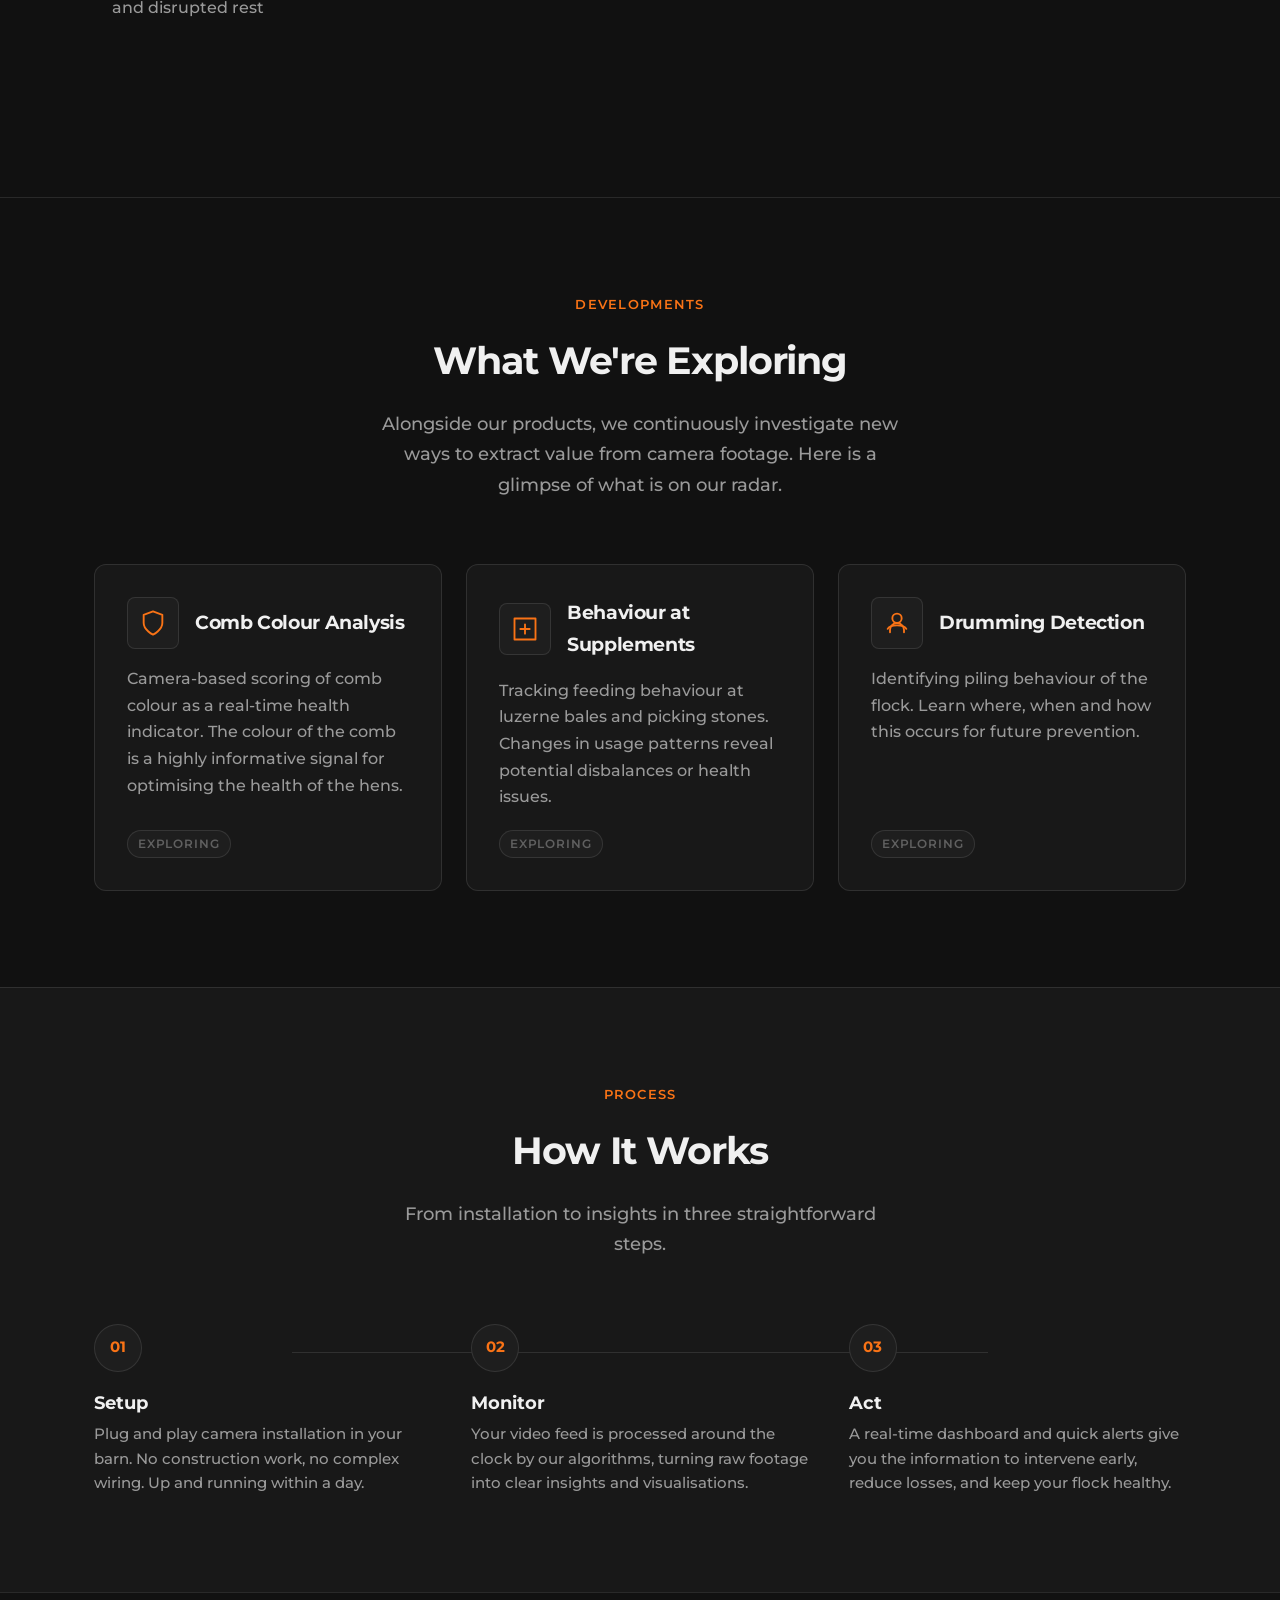
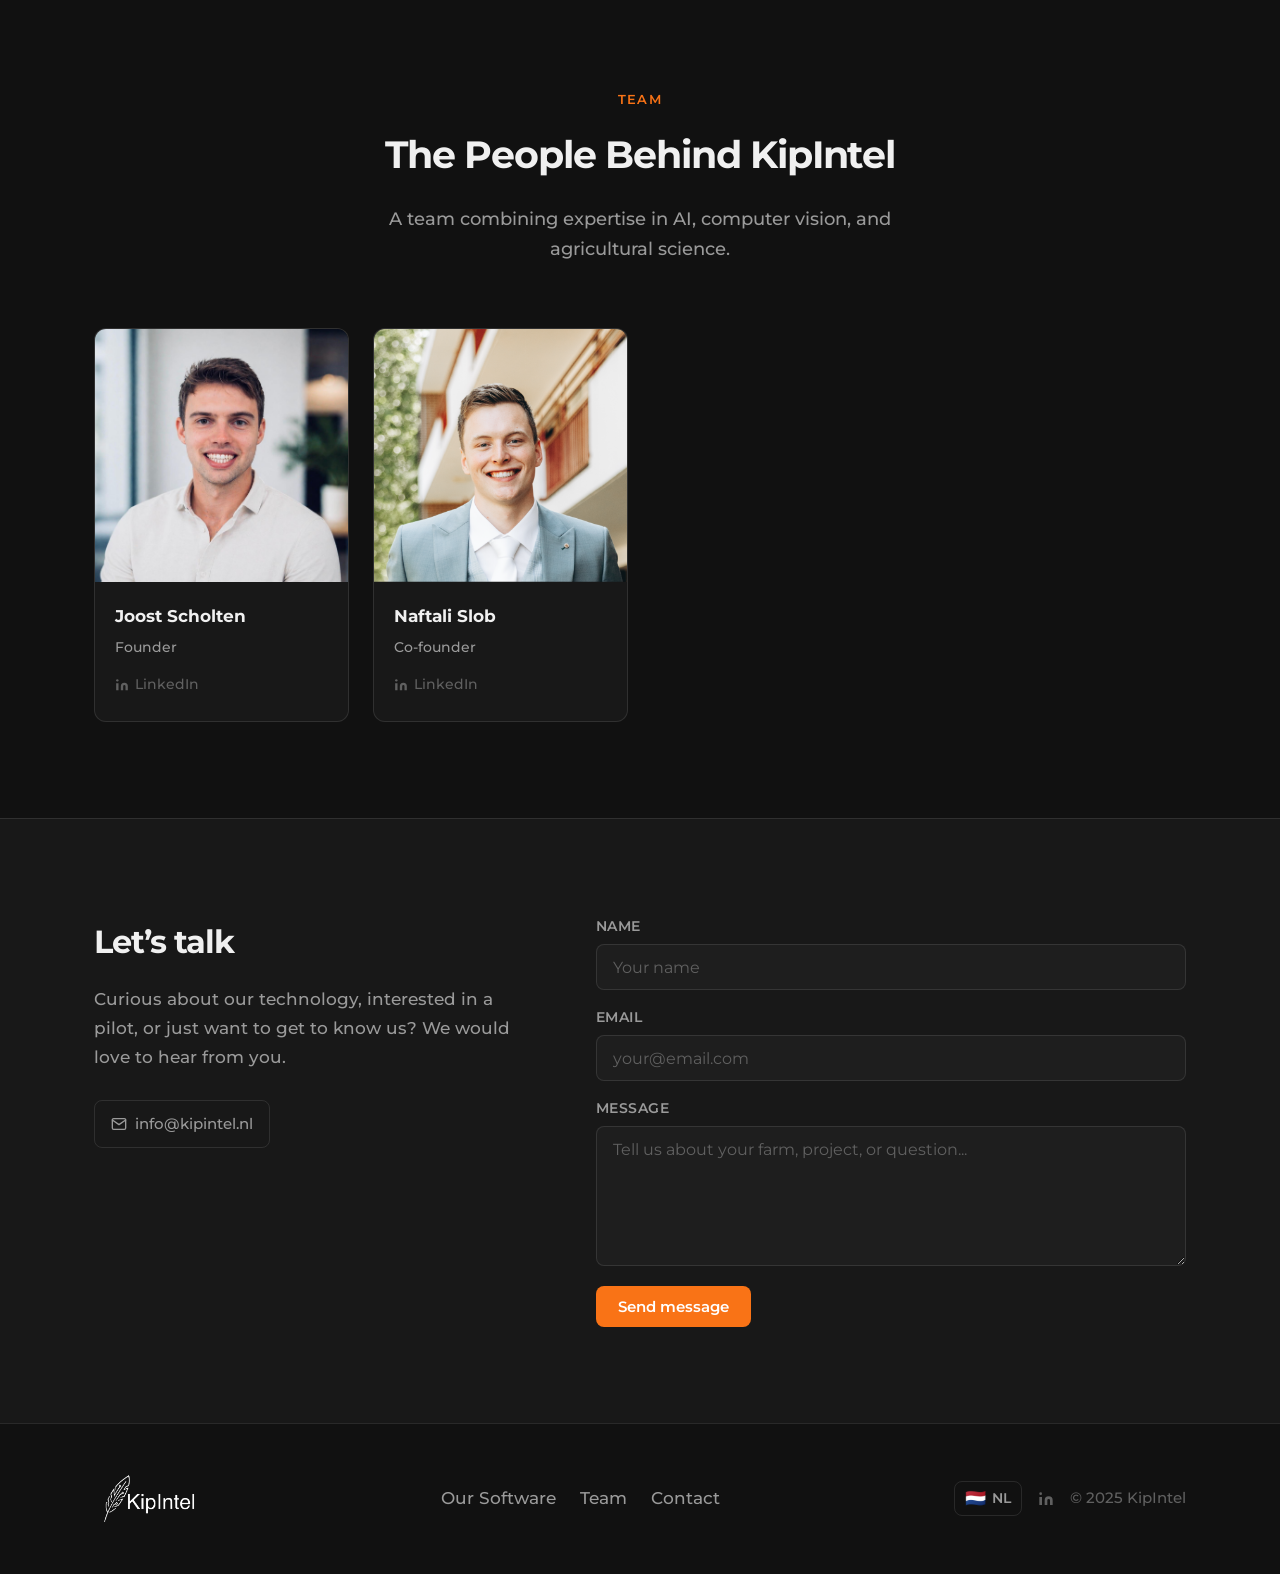
==== commit 7afab9db: "Update index.html" ====
--- a/index.html
+++ b/index.html
@@ -195,7 +195,7 @@
             </div>
             <h3 class="product-card__title">Comb Colour Analysis</h3>
           </div>
-          <p class="product-card__desc">Camera-based scoring of comb colour as a real-time health indicator. Discolouration can signal disease or nutritional stress before clinical symptoms appear.</p>
+          <p class="product-card__desc">Camera-based scoring of comb colour as a real-time health indicator. The colour of the comb is a highly informative signal for optimising the health of the hens.</p>
           <span class="product-card__badge">Exploring</span>
         </div>
 
@@ -209,7 +209,7 @@
             </div>
             <h3 class="product-card__title">Behaviour at Supplements</h3>
           </div>
-          <p class="product-card__desc">Tracking hen activity at luzerne racks and grit stations. Usage patterns reveal flock preferences, competition at resources, and enrichment effectiveness.</p>
+          <p class="product-card__desc">Tracking feeding behaviour at luzerne bales and picking stones. Changes in usage patterns reveal potential disbalances or health issues.</p>
           <span class="product-card__badge">Exploring</span>
         </div>
 
@@ -224,7 +224,7 @@
             </div>
             <h3 class="product-card__title">Drumming Detection</h3>
           </div>
-          <p class="product-card__desc">Identifying piling behaviour where hens stack on top of each other — a welfare risk causing injury, especially at night or during stress events.</p>
+          <p class="product-card__desc">Identifying piling behaviour of the flock. Learn where, when and how this occurs for future prevention.</p>
           <span class="product-card__badge">Exploring</span>
         </div>
 
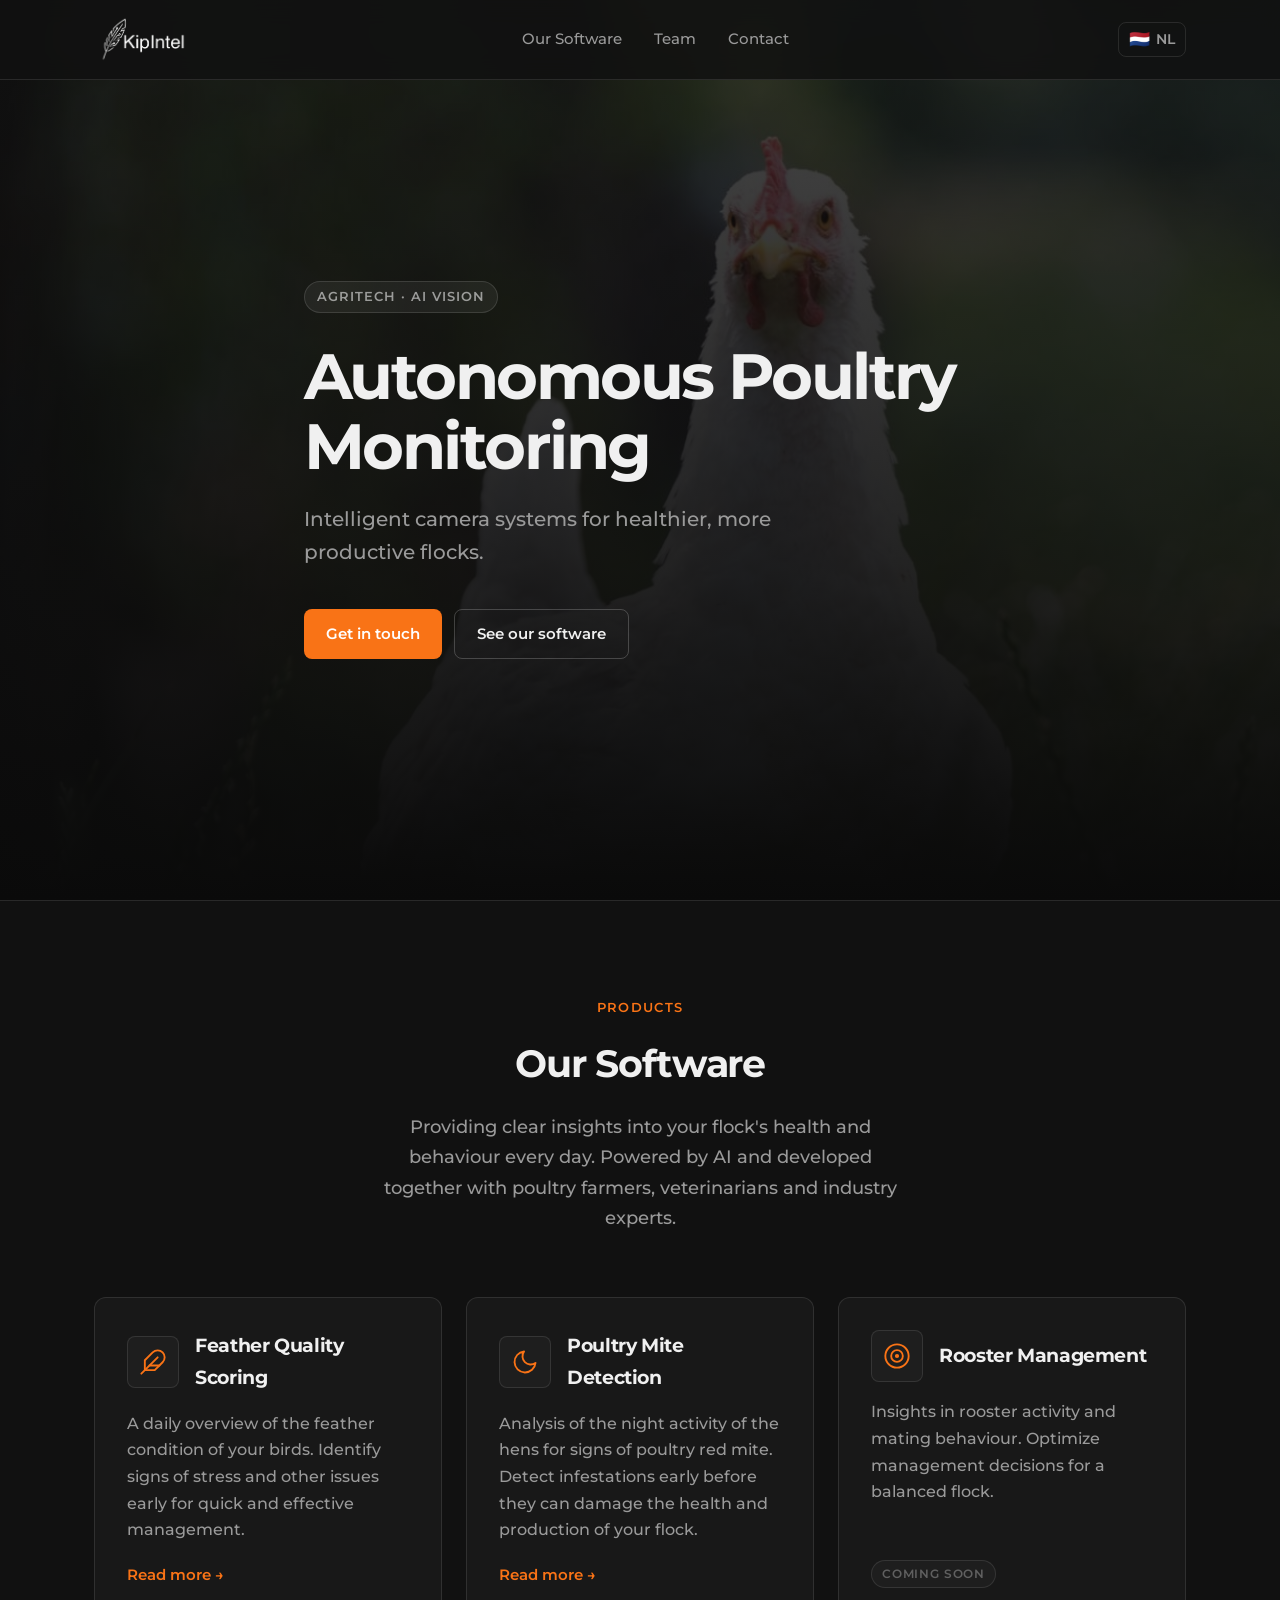
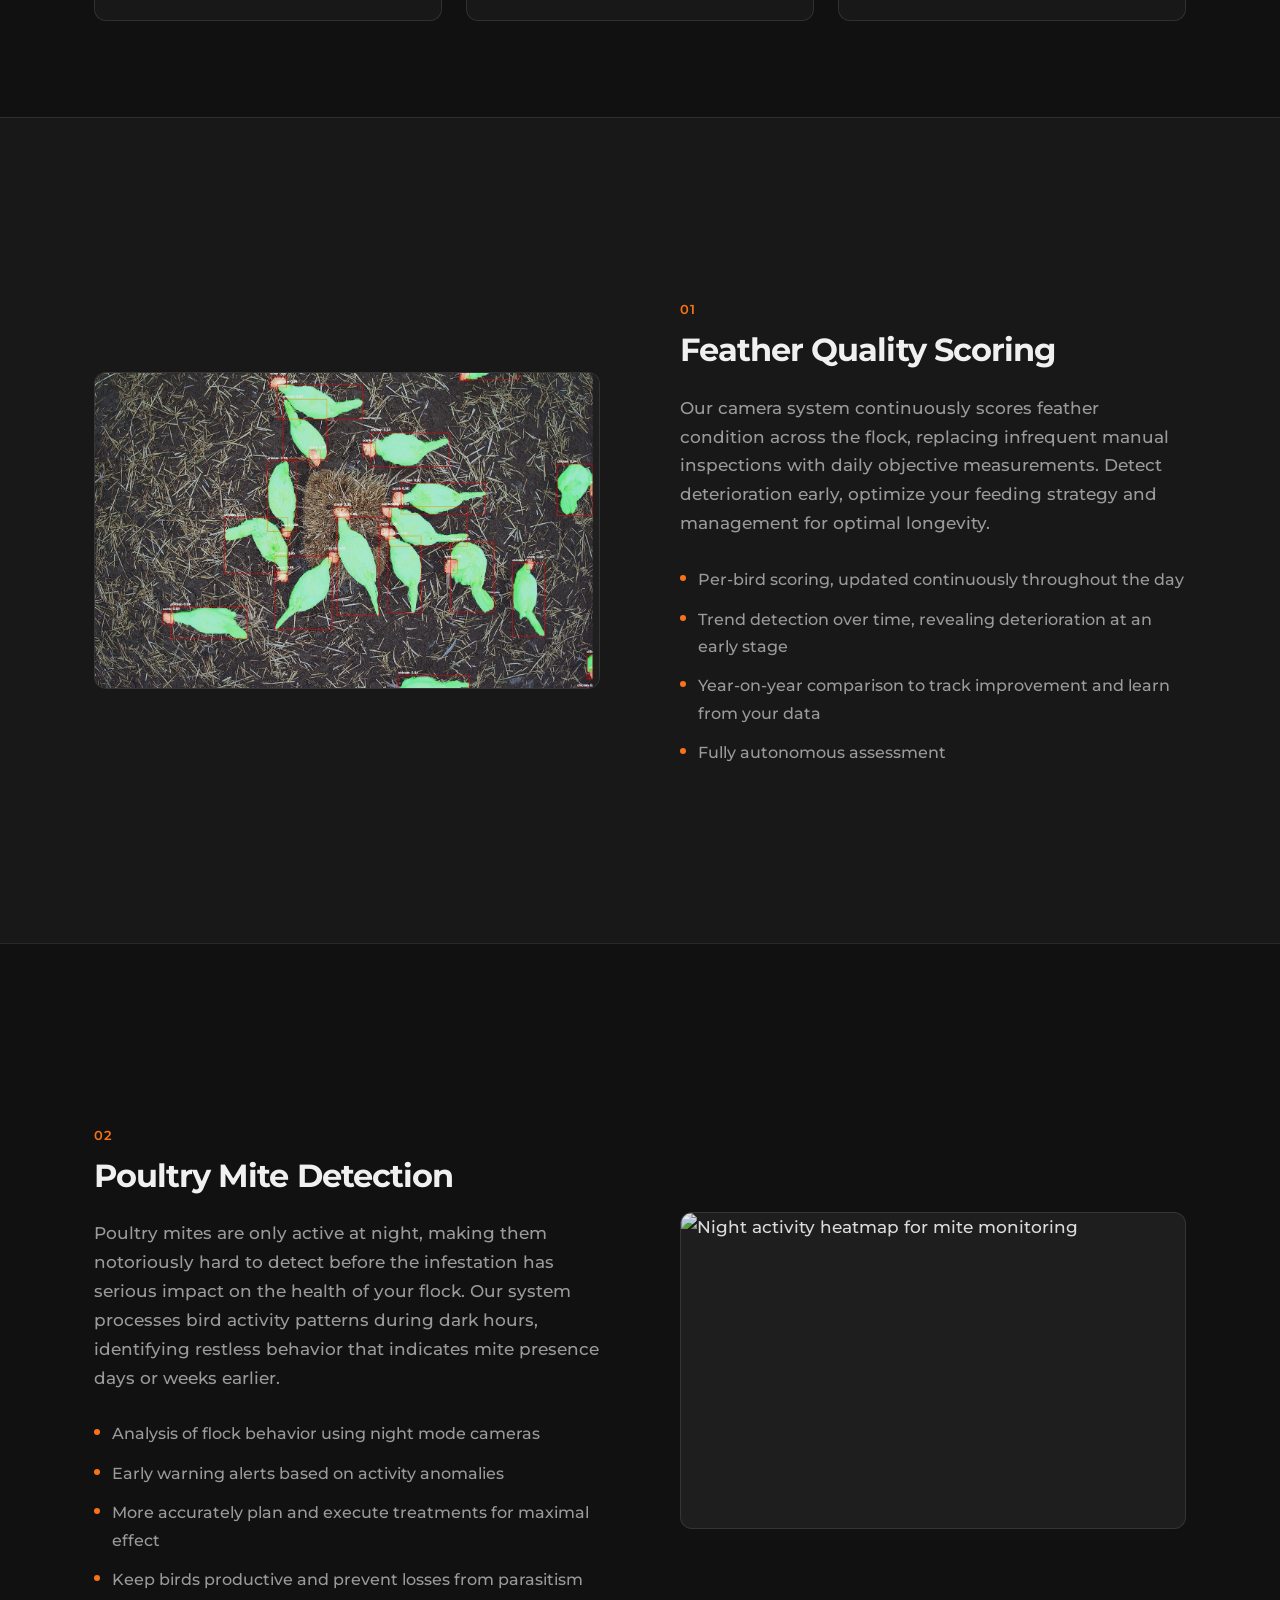
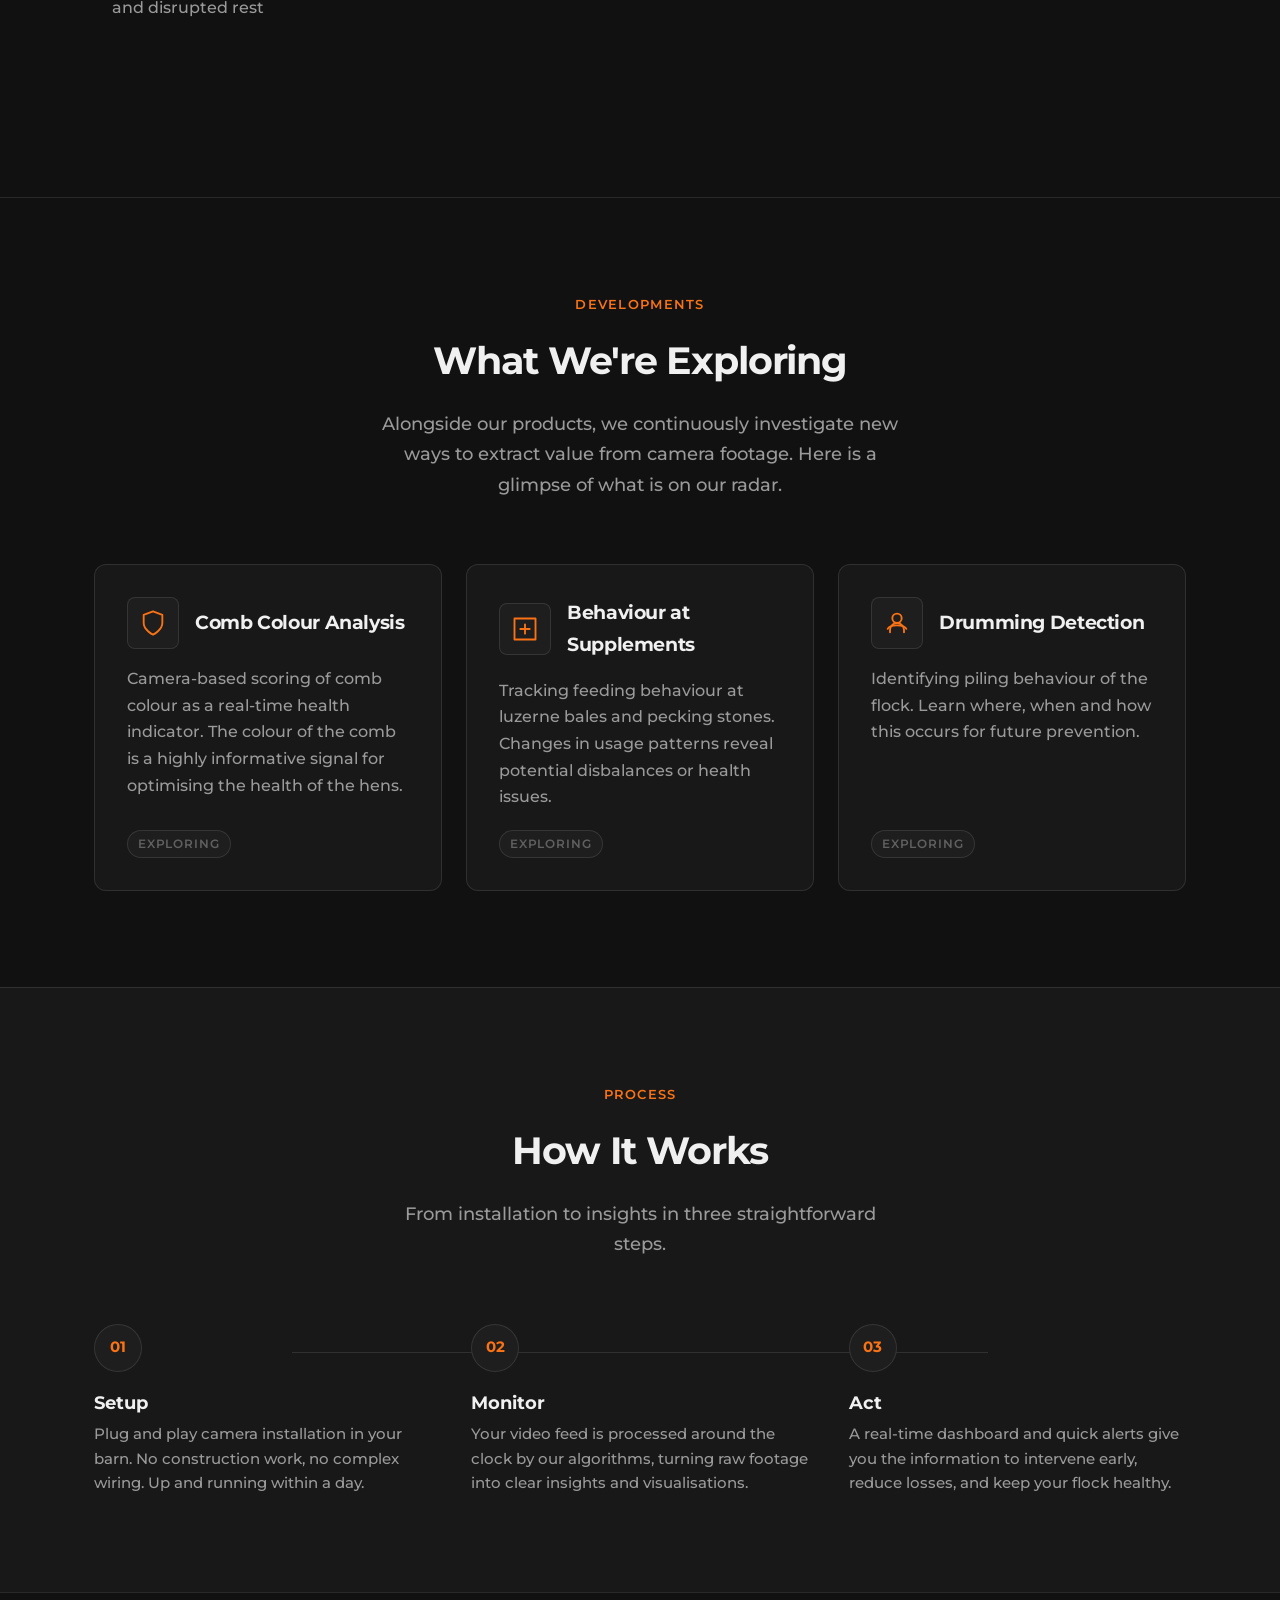
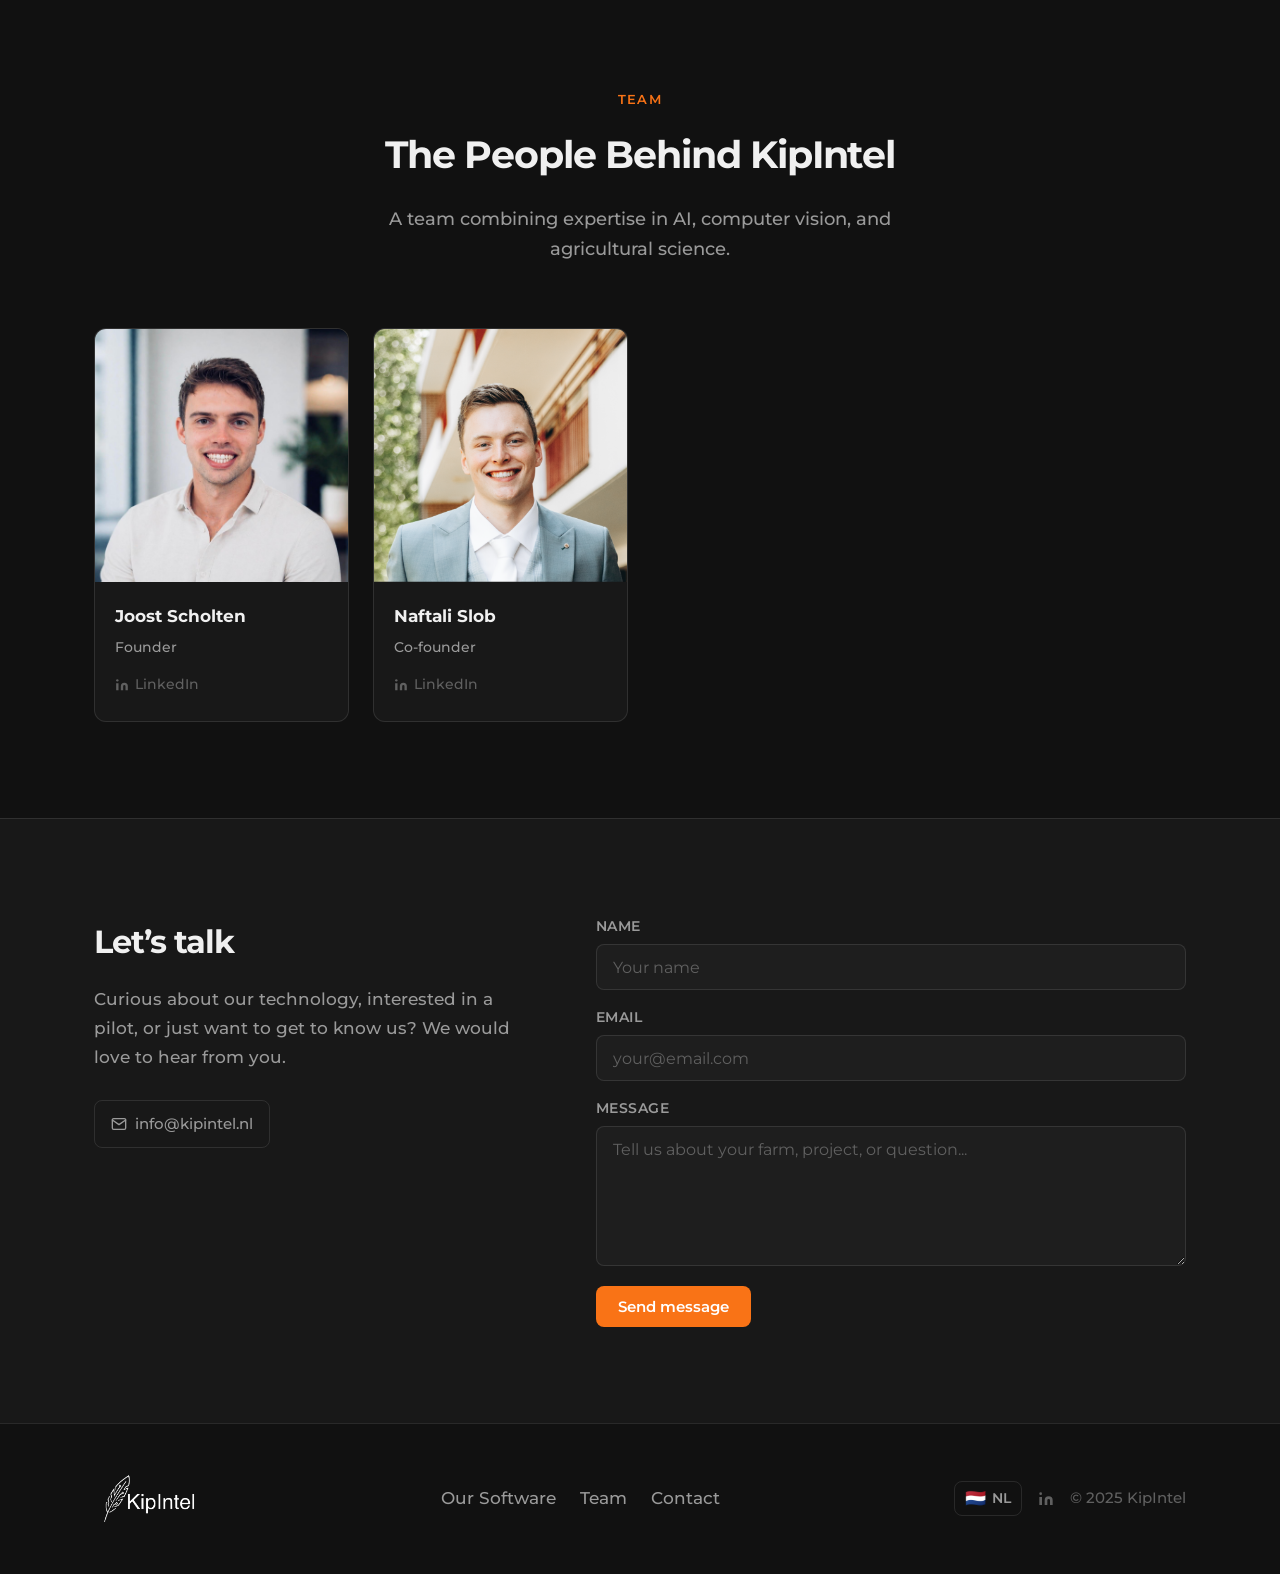
==== commit 25f76117: "Update index.html" ====
--- a/index.html
+++ b/index.html
@@ -209,7 +209,7 @@
             </div>
             <h3 class="product-card__title">Behaviour at Supplements</h3>
           </div>
-          <p class="product-card__desc">Tracking feeding behaviour at luzerne bales and picking stones. Changes in usage patterns reveal potential disbalances or health issues.</p>
+          <p class="product-card__desc">Tracking feeding behaviour at luzerne bales and pecking stones. Changes in usage patterns reveal potential disbalances or health issues.</p>
           <span class="product-card__badge">Exploring</span>
         </div>
 
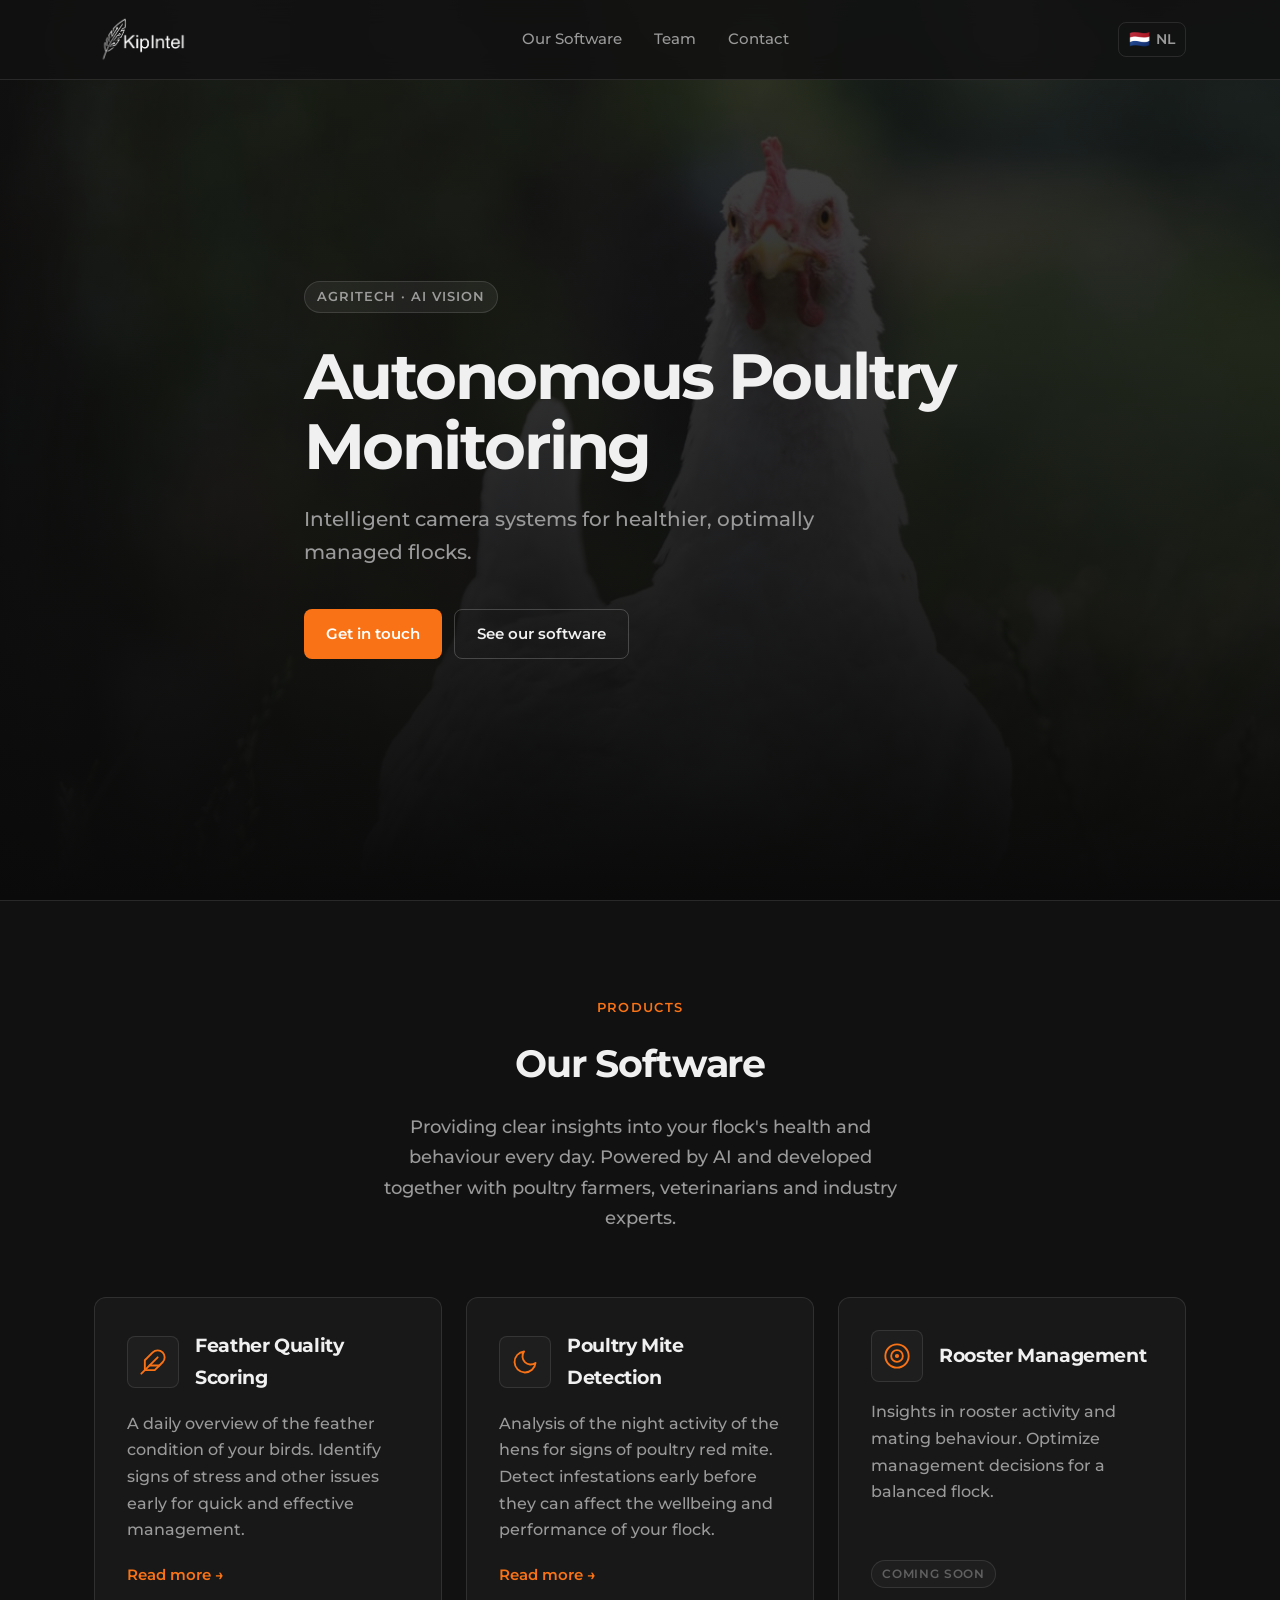
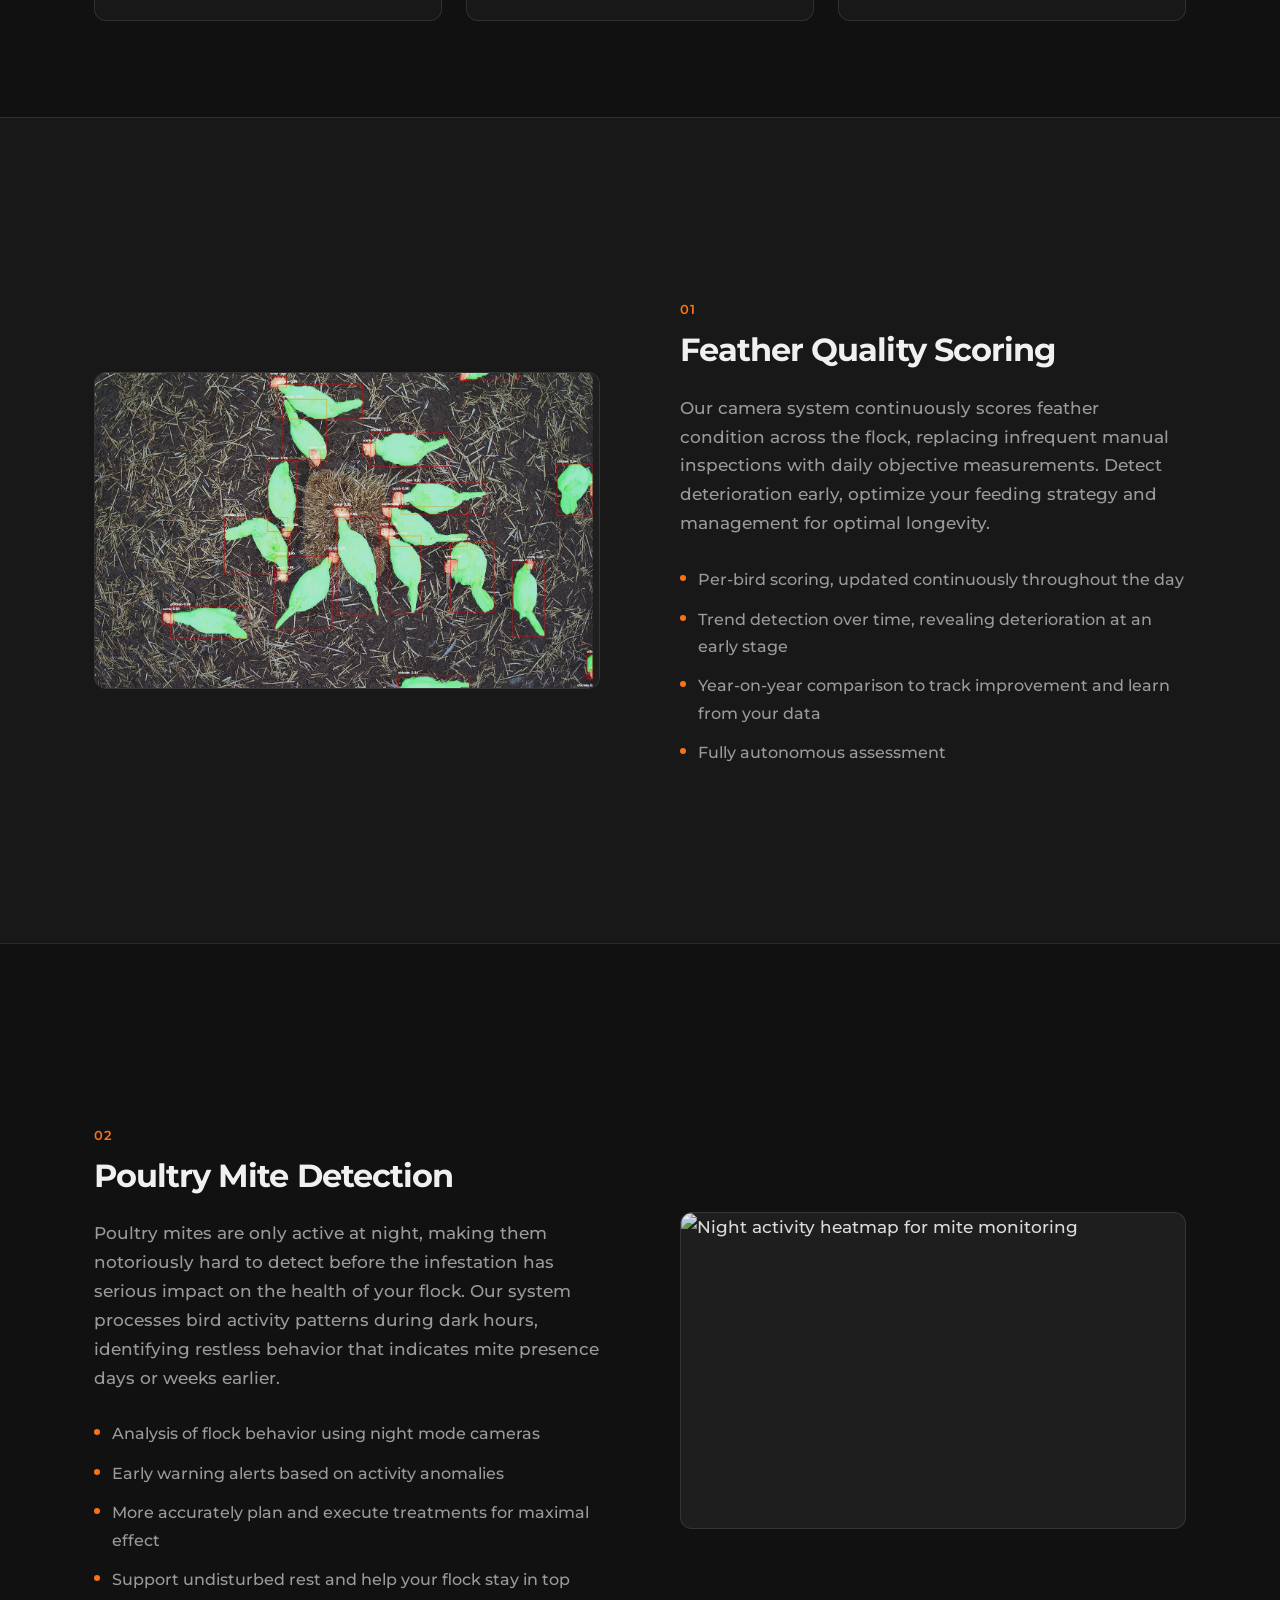
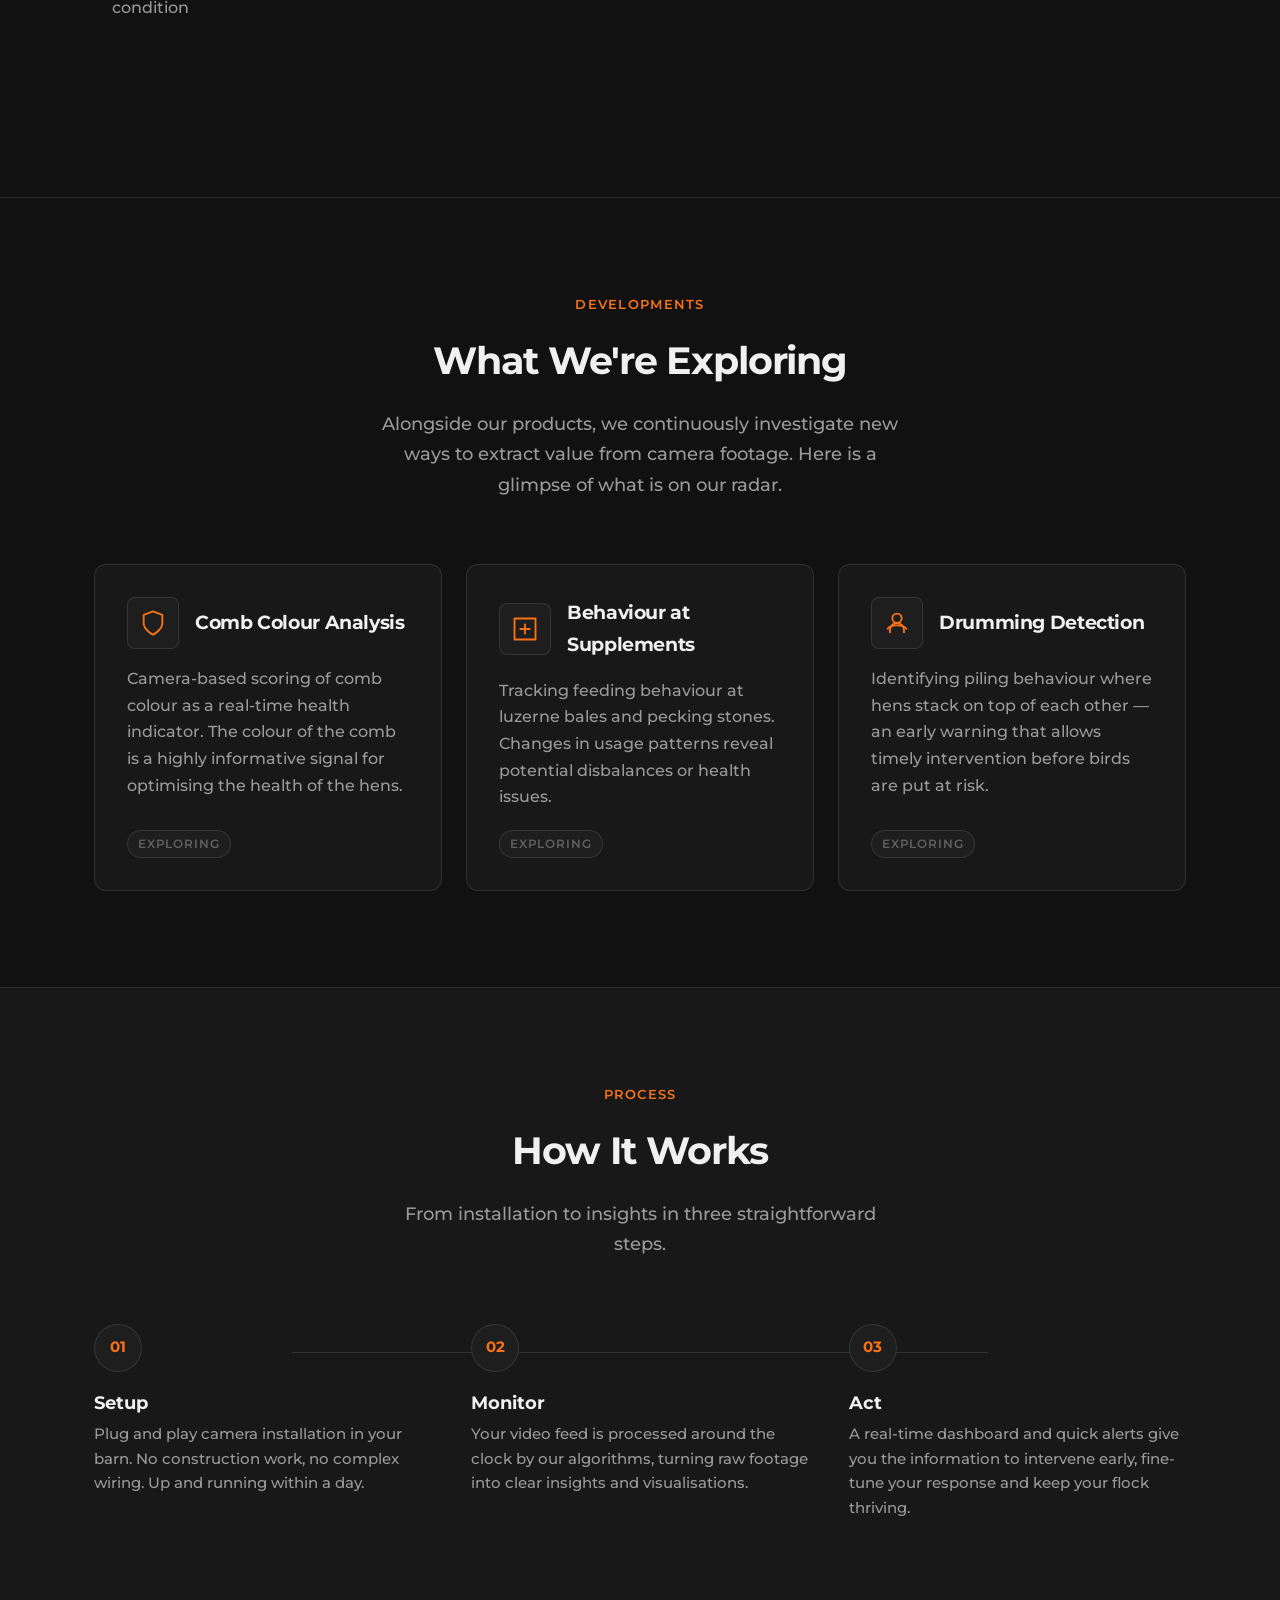
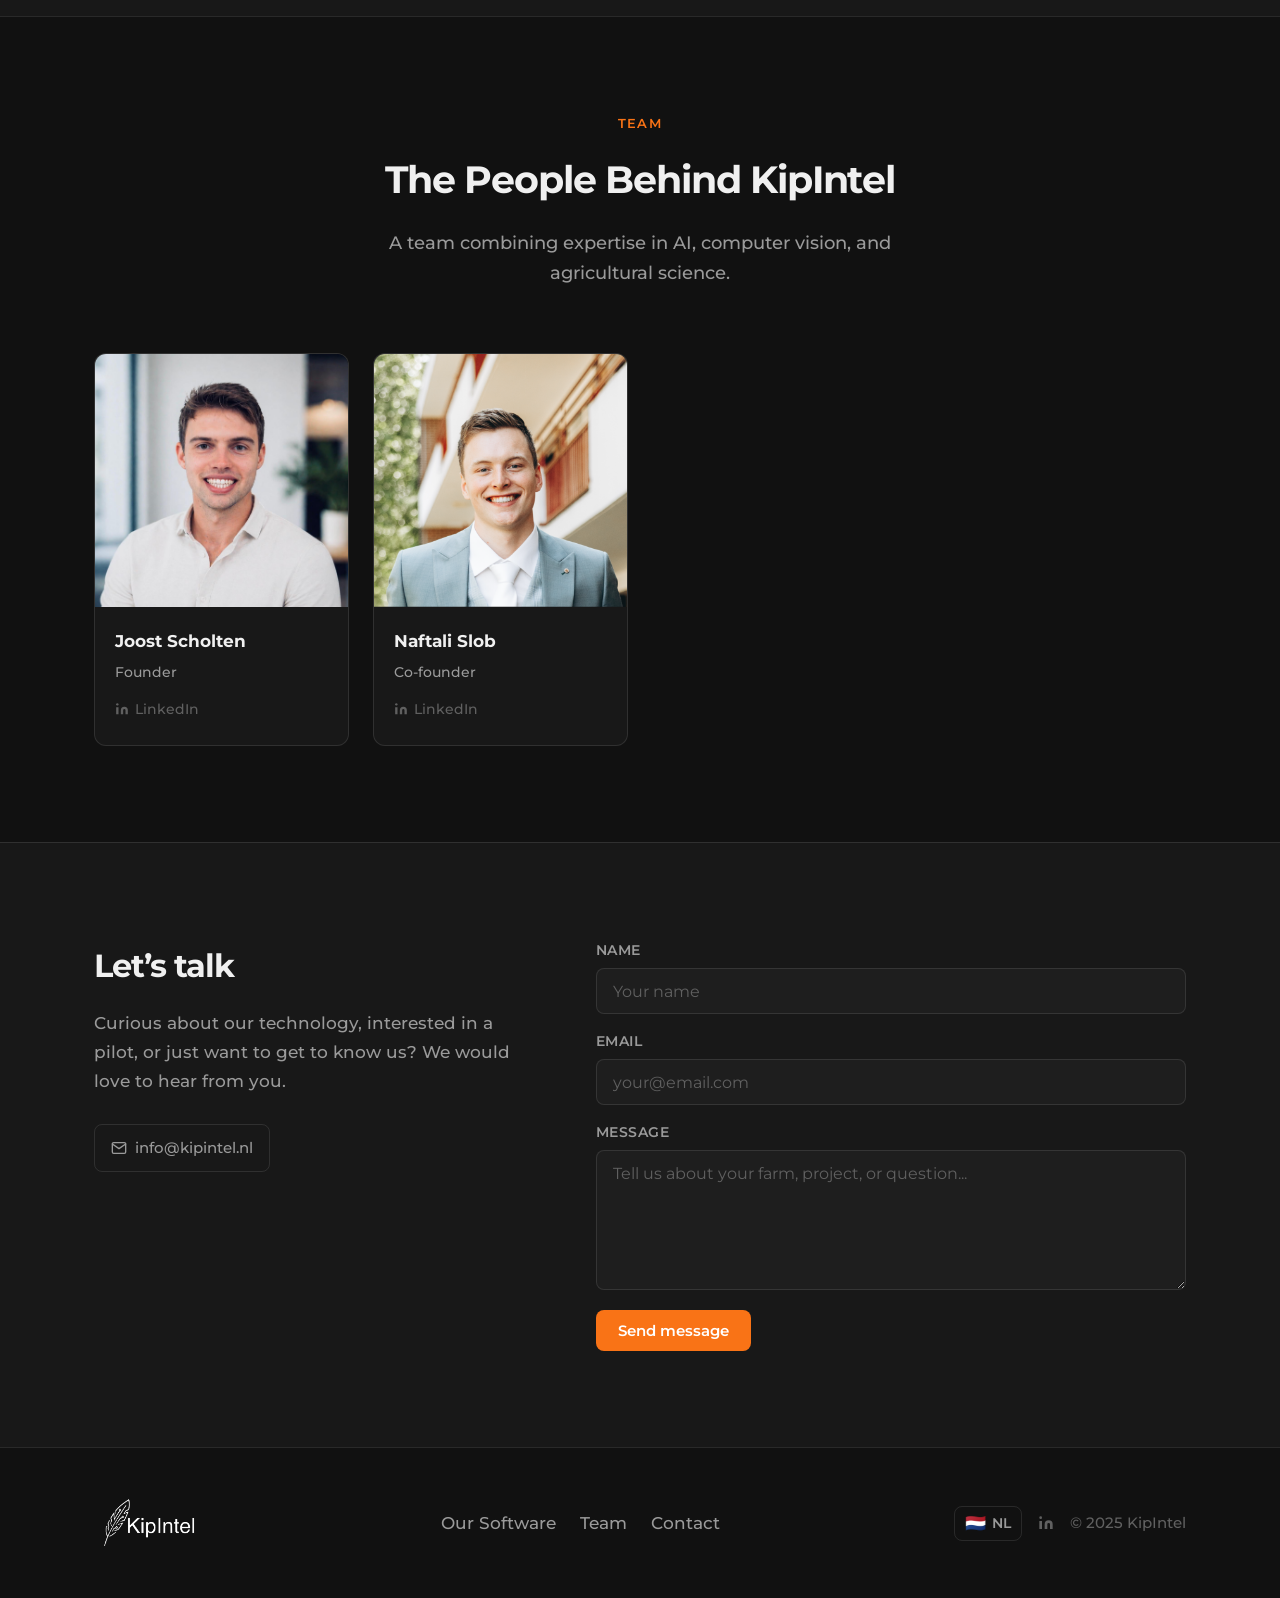
==== commit f96eaa35: "Tone update: replace mechanical language with varied positive vocabulary Swap 'productive/production" ====
--- a/index.html
+++ b/index.html
@@ -5,7 +5,7 @@
   <script>if(location.hostname==='kipintel.nl'||location.hostname==='www.kipintel.nl')location.replace('/nl/');</script>
   <meta name="viewport" content="width=device-width, initial-scale=1.0">
   <title>KipIntel &mdash; Autonomous Poultry Monitoring</title>
-  <meta name="description" content="An AI powered camera system for healthier, more productive poultry flocks. Feather quality scoring and poultry mite monitoring.">
+  <meta name="description" content="An AI powered camera system for healthier, optimally managed poultry flocks. Feather quality scoring and poultry mite monitoring.">
   <link rel="canonical" href="https://www.kipintel.com/">
   <link rel="alternate" hreflang="en" href="https://www.kipintel.com/">
   <link rel="alternate" hreflang="nl" href="https://www.kipintel.nl/">
@@ -67,7 +67,7 @@
     <div class="container hero__content">
       <span class="hero__badge">AgriTech &middot; AI Vision</span>
       <h1 class="hero__title">Autonomous Poultry<br>Monitoring</h1>
-      <p class="hero__subtitle">Intelligent camera systems for healthier, more productive flocks.</p>
+      <p class="hero__subtitle">Intelligent camera systems for healthier, optimally managed flocks.</p>
       <div class="hero__ctas">
         <a href="#contact" class="btn btn--primary">Get in touch</a>
         <a href="#products" class="btn btn--outline">See our software</a>
@@ -109,7 +109,7 @@
             </div>
             <h3 class="product-card__title">Poultry Mite Detection</h3>
           </div>
-          <p class="product-card__desc">Analysis of the night activity of the hens for signs of poultry red mite. Detect infestations early before they can damage the health and production of your flock.</p>
+          <p class="product-card__desc">Analysis of the night activity of the hens for signs of poultry red mite. Detect infestations early before they can affect the wellbeing and performance of your flock.</p>
           <span class="product-card__link">Read more &#8594;</span>
         </a>
 
@@ -169,7 +169,7 @@
             <li class="showcase__feature">Analysis of flock behavior using night mode cameras</li>
             <li class="showcase__feature">Early warning alerts based on activity anomalies</li>
             <li class="showcase__feature">More accurately plan and execute treatments for maximal effect</li>
-            <li class="showcase__feature">Keep birds productive and prevent losses from parasitism and disrupted rest</li>
+            <li class="showcase__feature">Support undisturbed rest and help your flock stay in top condition</li>
           </ul>
         </div>
       </div>
@@ -224,7 +224,7 @@
             </div>
             <h3 class="product-card__title">Drumming Detection</h3>
           </div>
-          <p class="product-card__desc">Identifying piling behaviour of the flock. Learn where, when and how this occurs for future prevention.</p>
+          <p class="product-card__desc">Identifying piling behaviour where hens stack on top of each other — an early warning that allows timely intervention before birds are put at risk.</p>
           <span class="product-card__badge">Exploring</span>
         </div>
 
@@ -259,7 +259,7 @@
           <div class="step__number">03</div>
           <div>
             <h3 class="step__title">Act</h3>
-            <p class="step__desc">A real-time dashboard and quick alerts give you the information to intervene early, reduce losses, and keep your flock healthy.</p>
+            <p class="step__desc">A real-time dashboard and quick alerts give you the information to intervene early, fine-tune your response and keep your flock thriving.</p>
           </div>
         </div>
       </div>
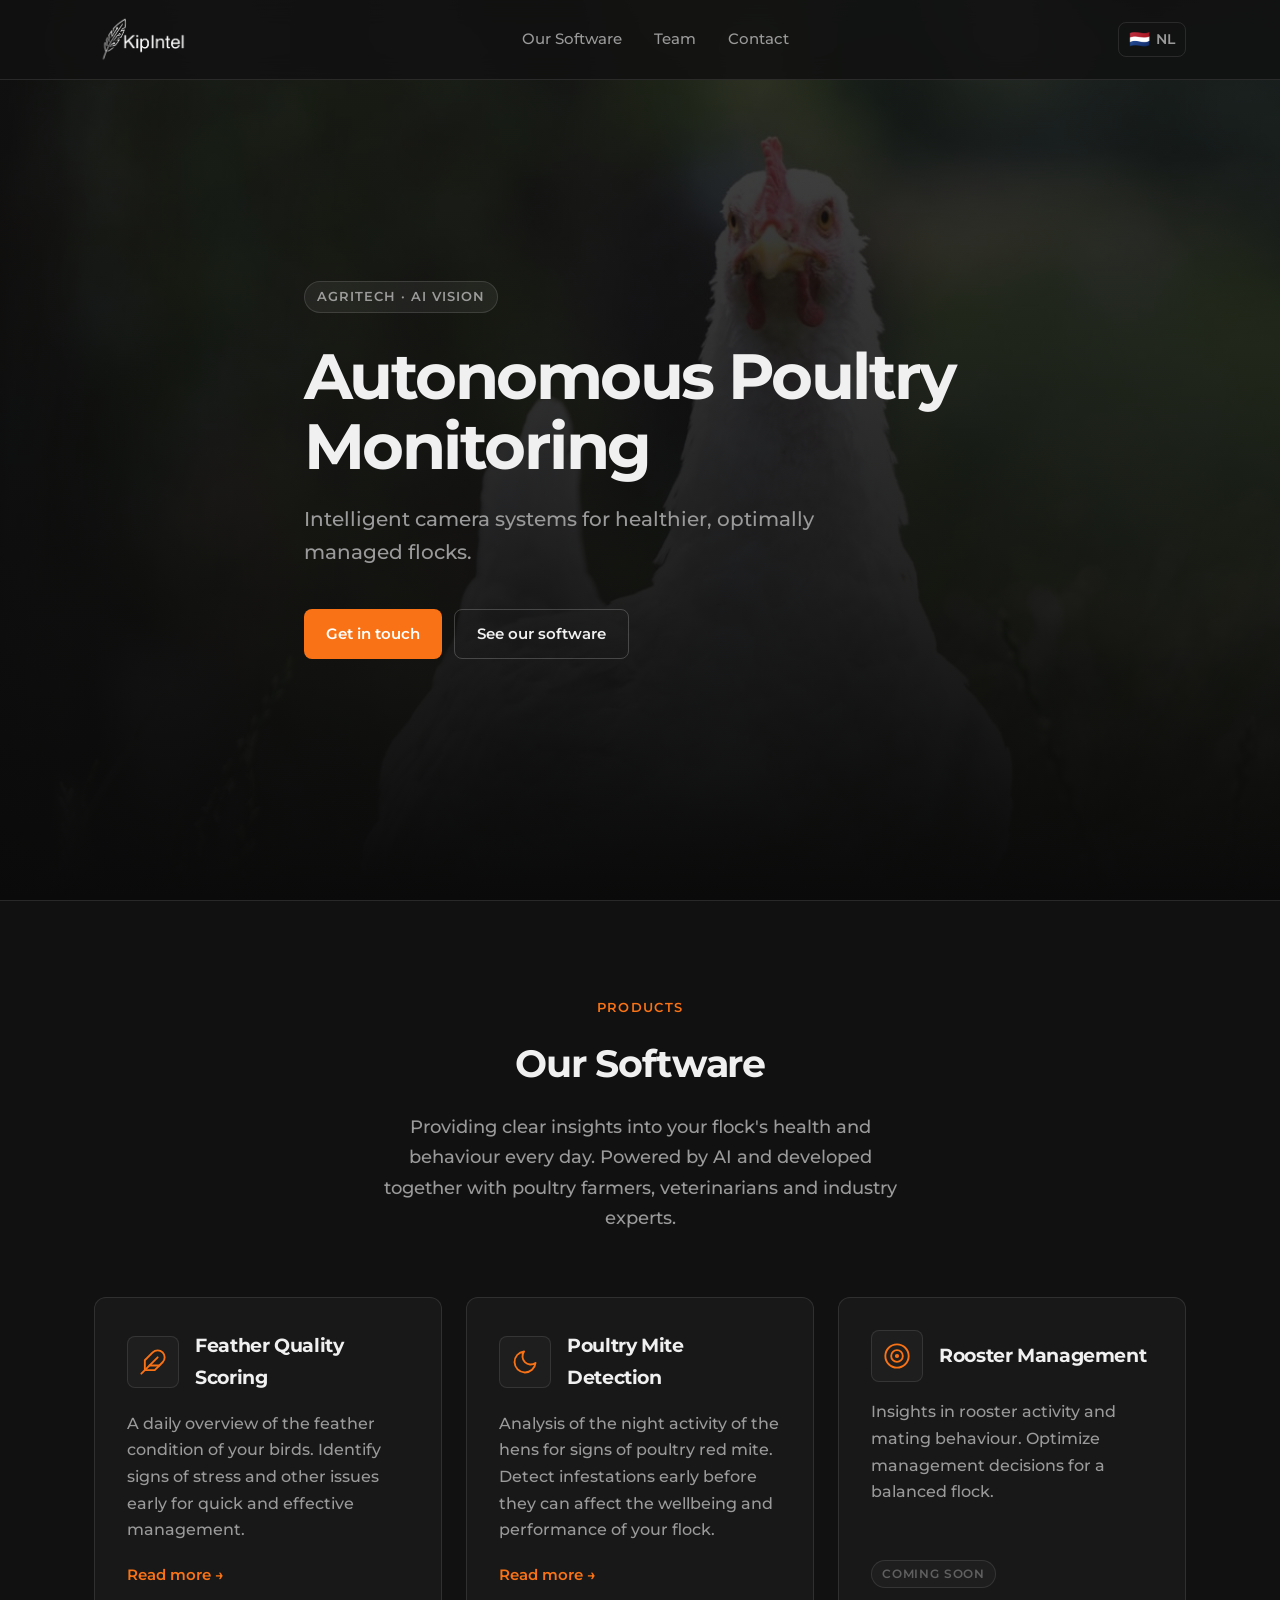
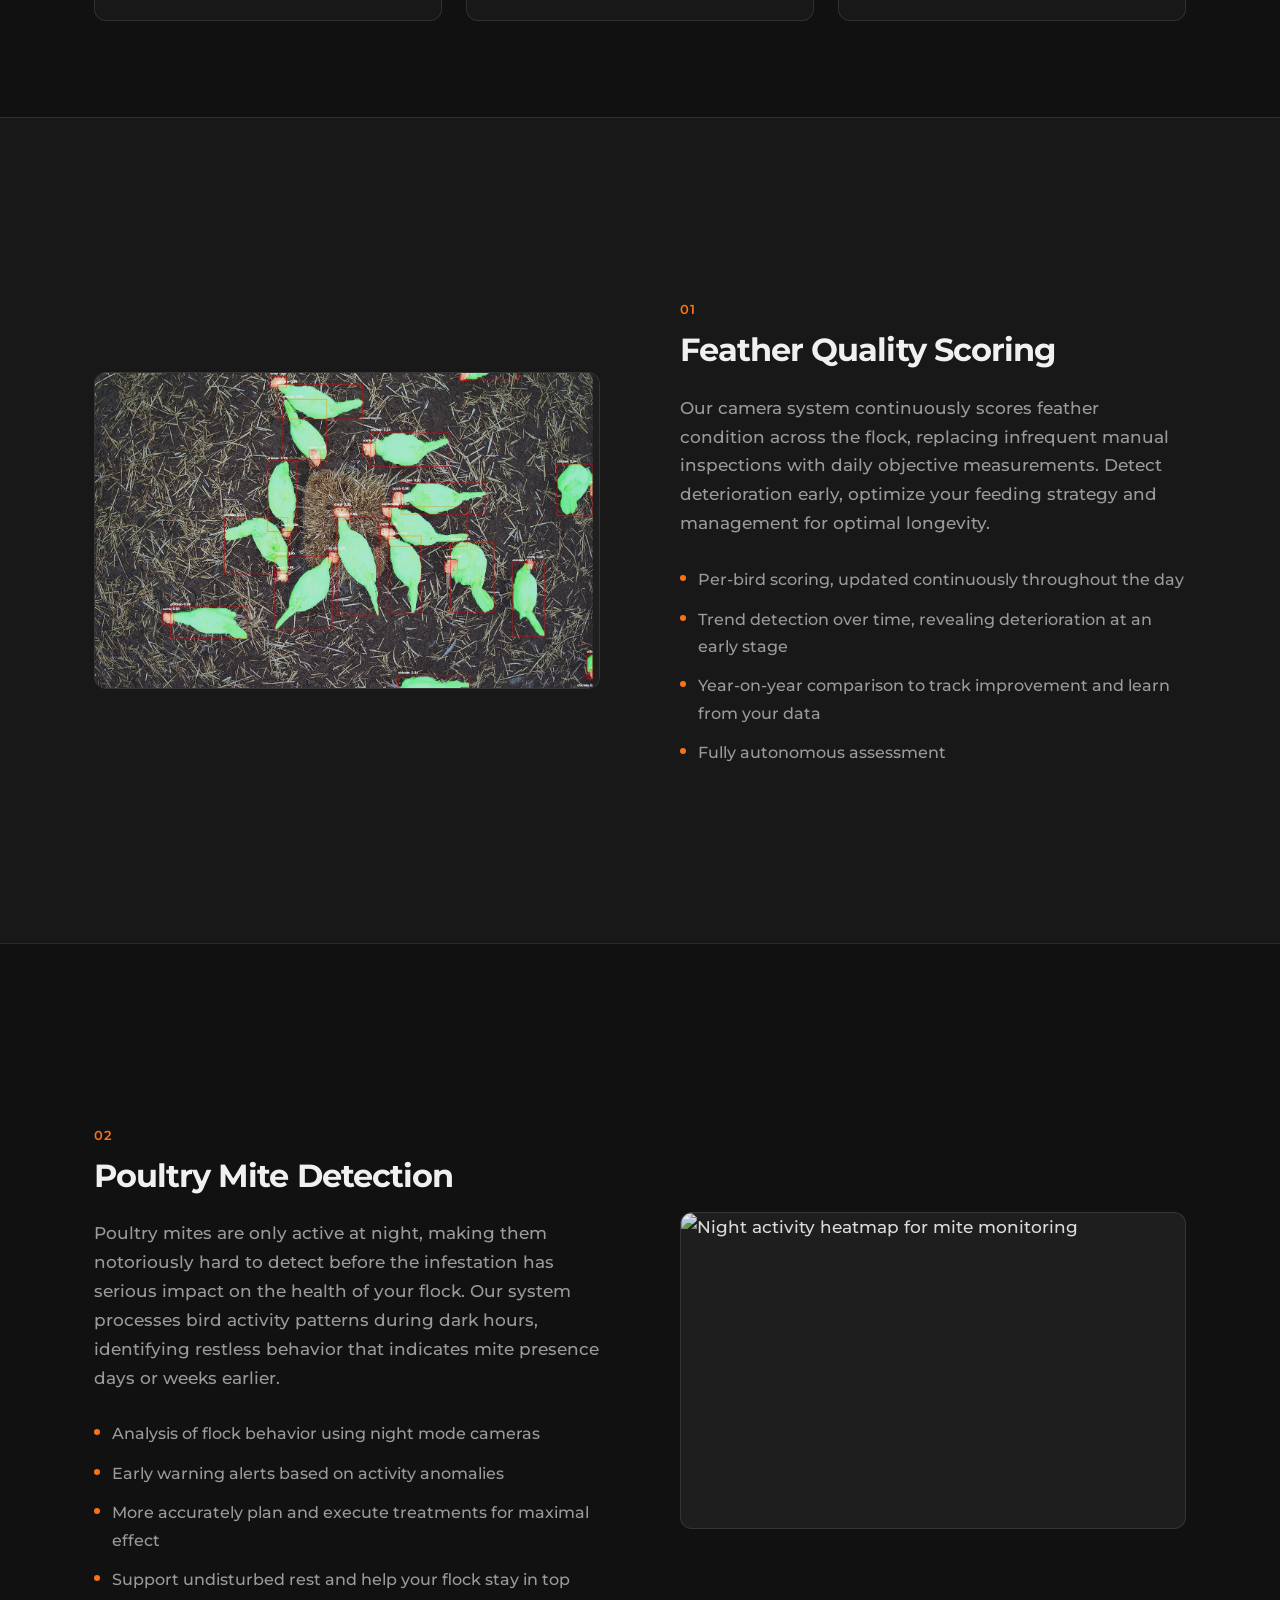
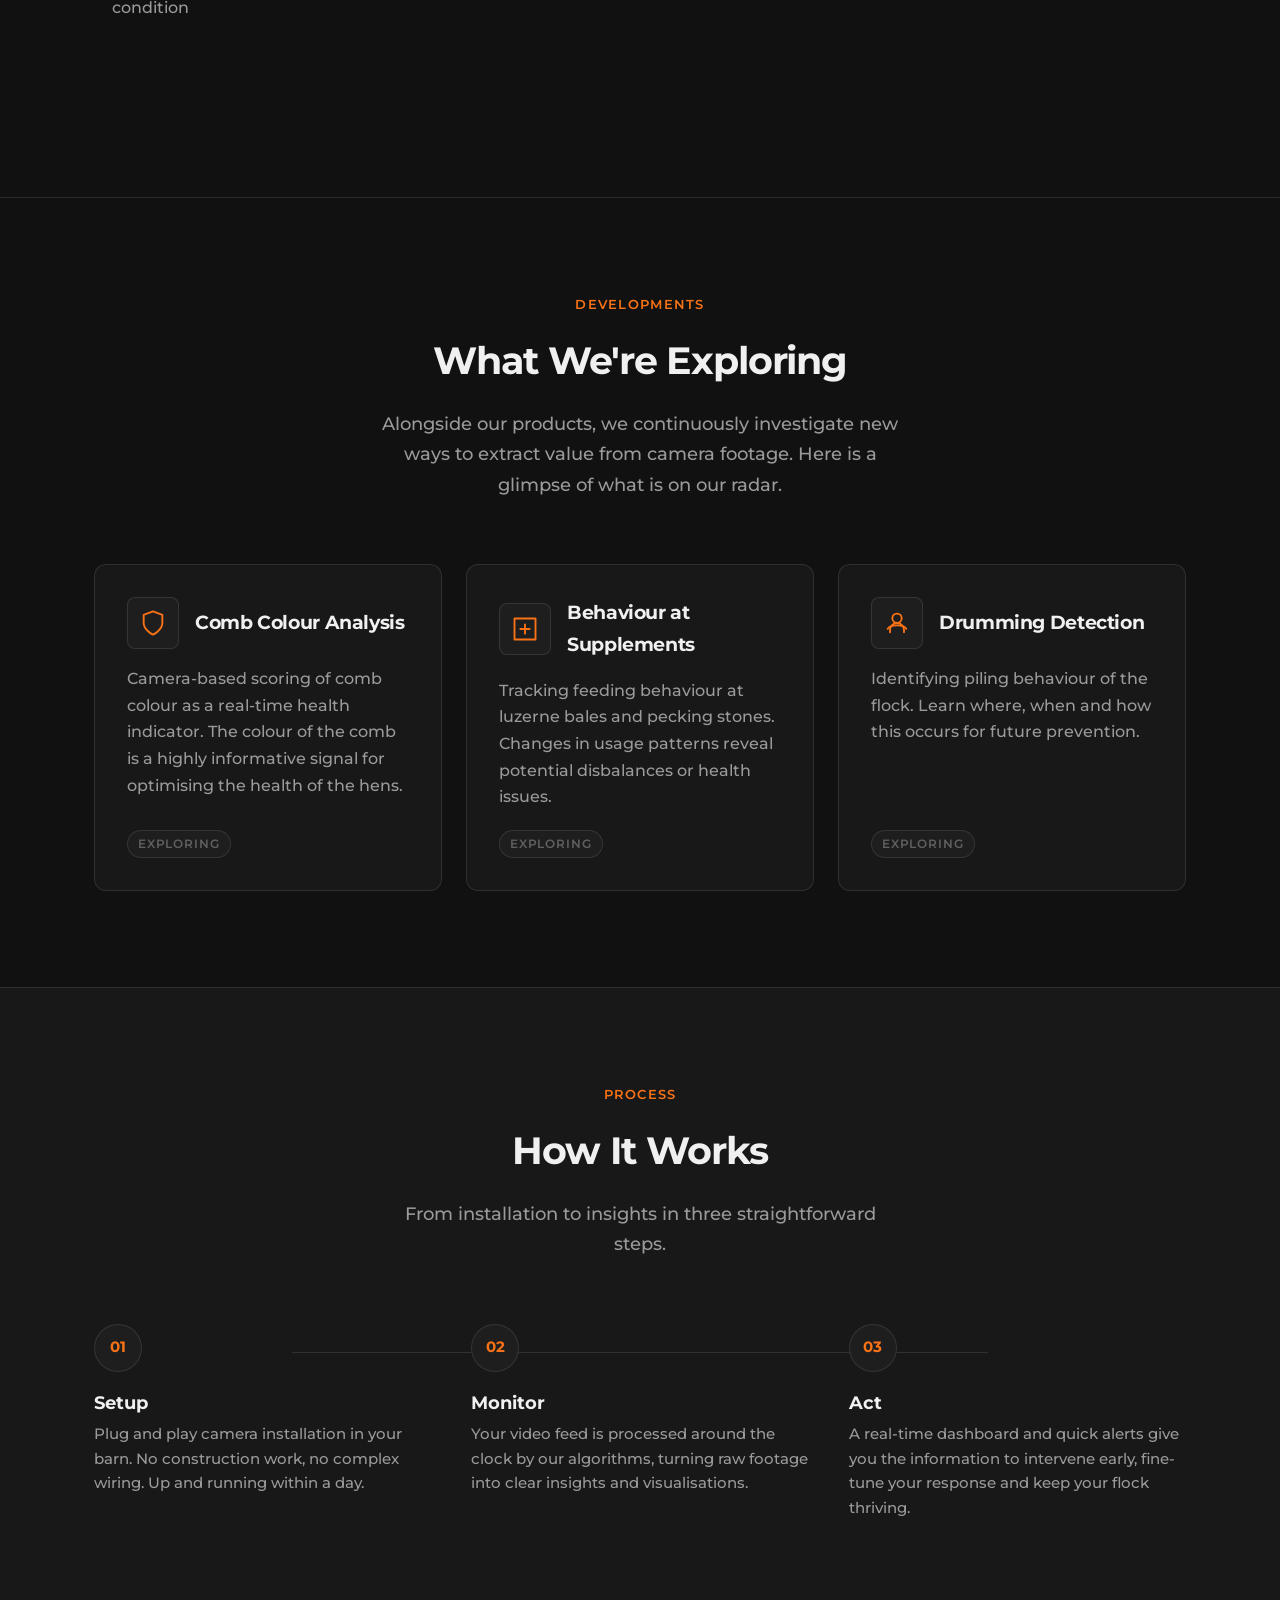
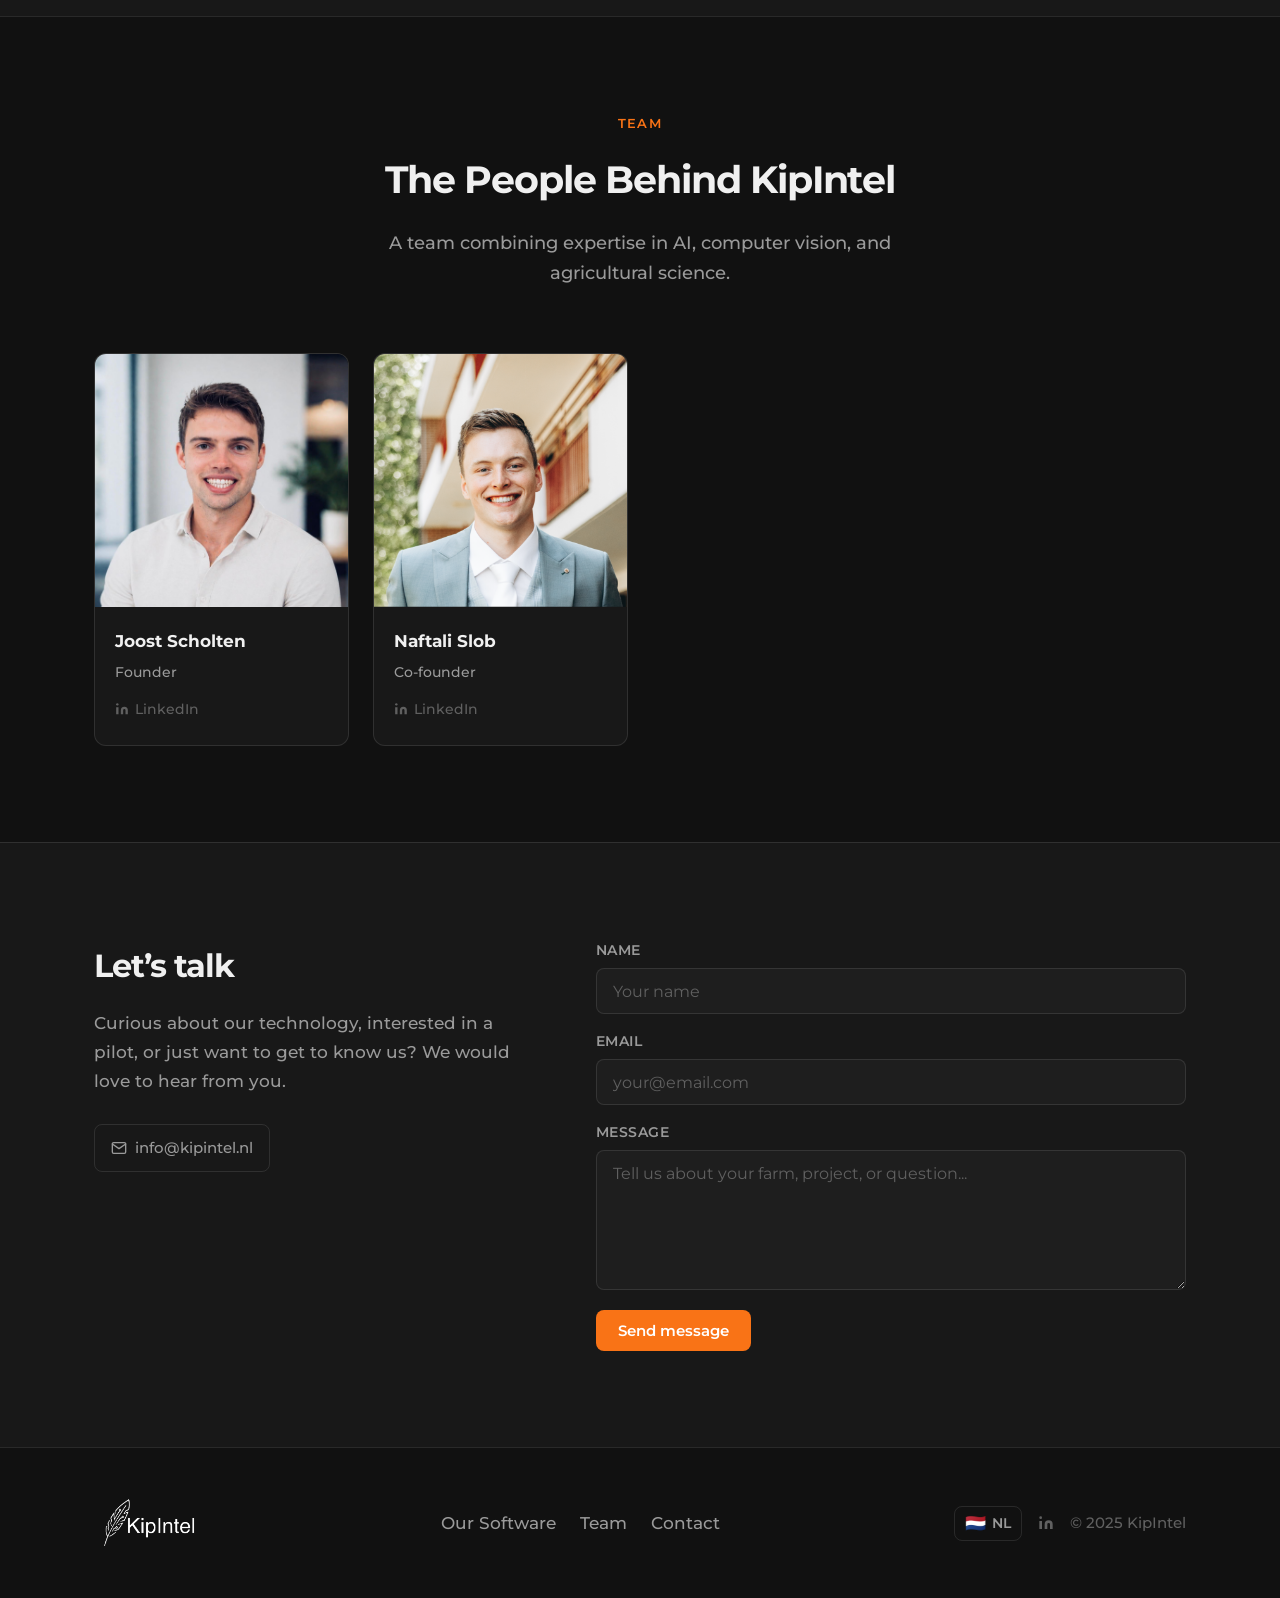
==== commit 3530c852: "Revert drumming card to original text https://claude.ai/code/session_01Ee6RFh66kDk7L2kpbWZUAn" ====
--- a/index.html
+++ b/index.html
@@ -224,7 +224,7 @@
             </div>
             <h3 class="product-card__title">Drumming Detection</h3>
           </div>
-          <p class="product-card__desc">Identifying piling behaviour where hens stack on top of each other — an early warning that allows timely intervention before birds are put at risk.</p>
+          <p class="product-card__desc">Identifying piling behaviour of the flock. Learn where, when and how this occurs for future prevention.</p>
           <span class="product-card__badge">Exploring</span>
         </div>
 
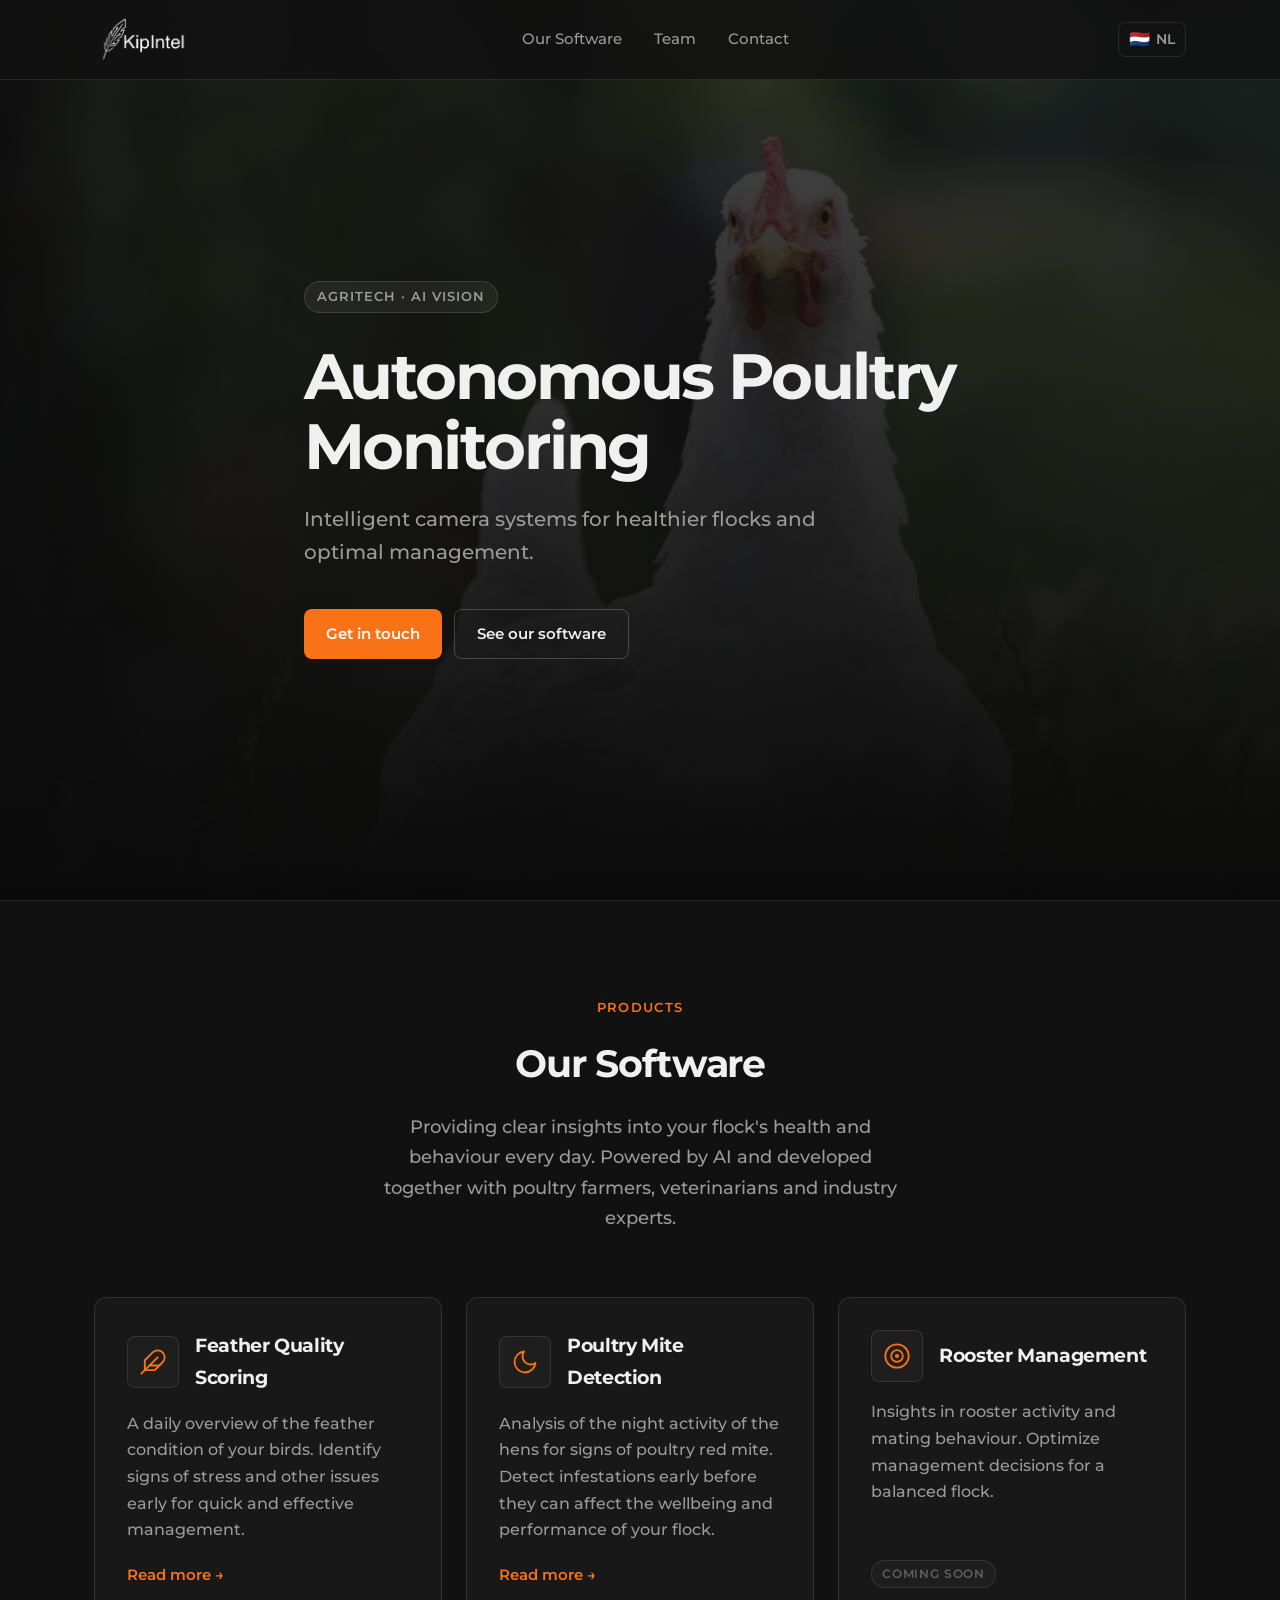
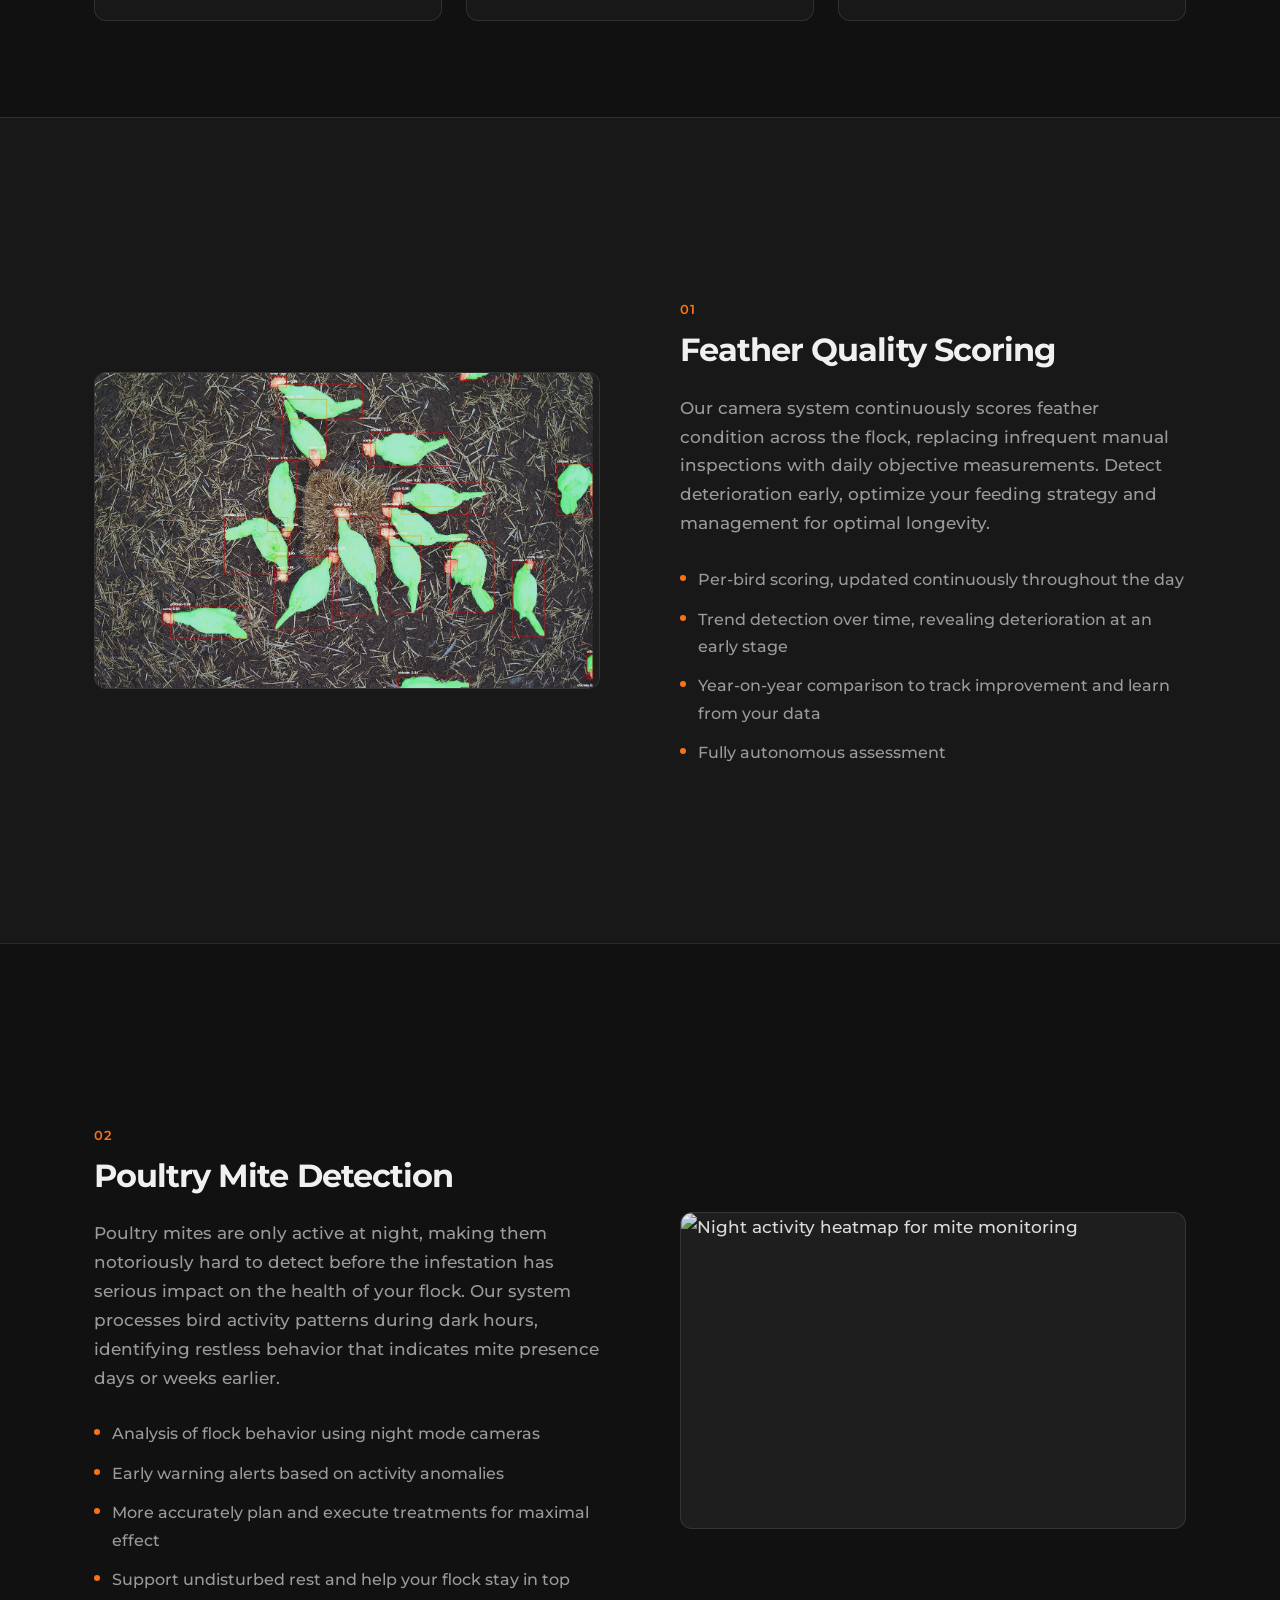
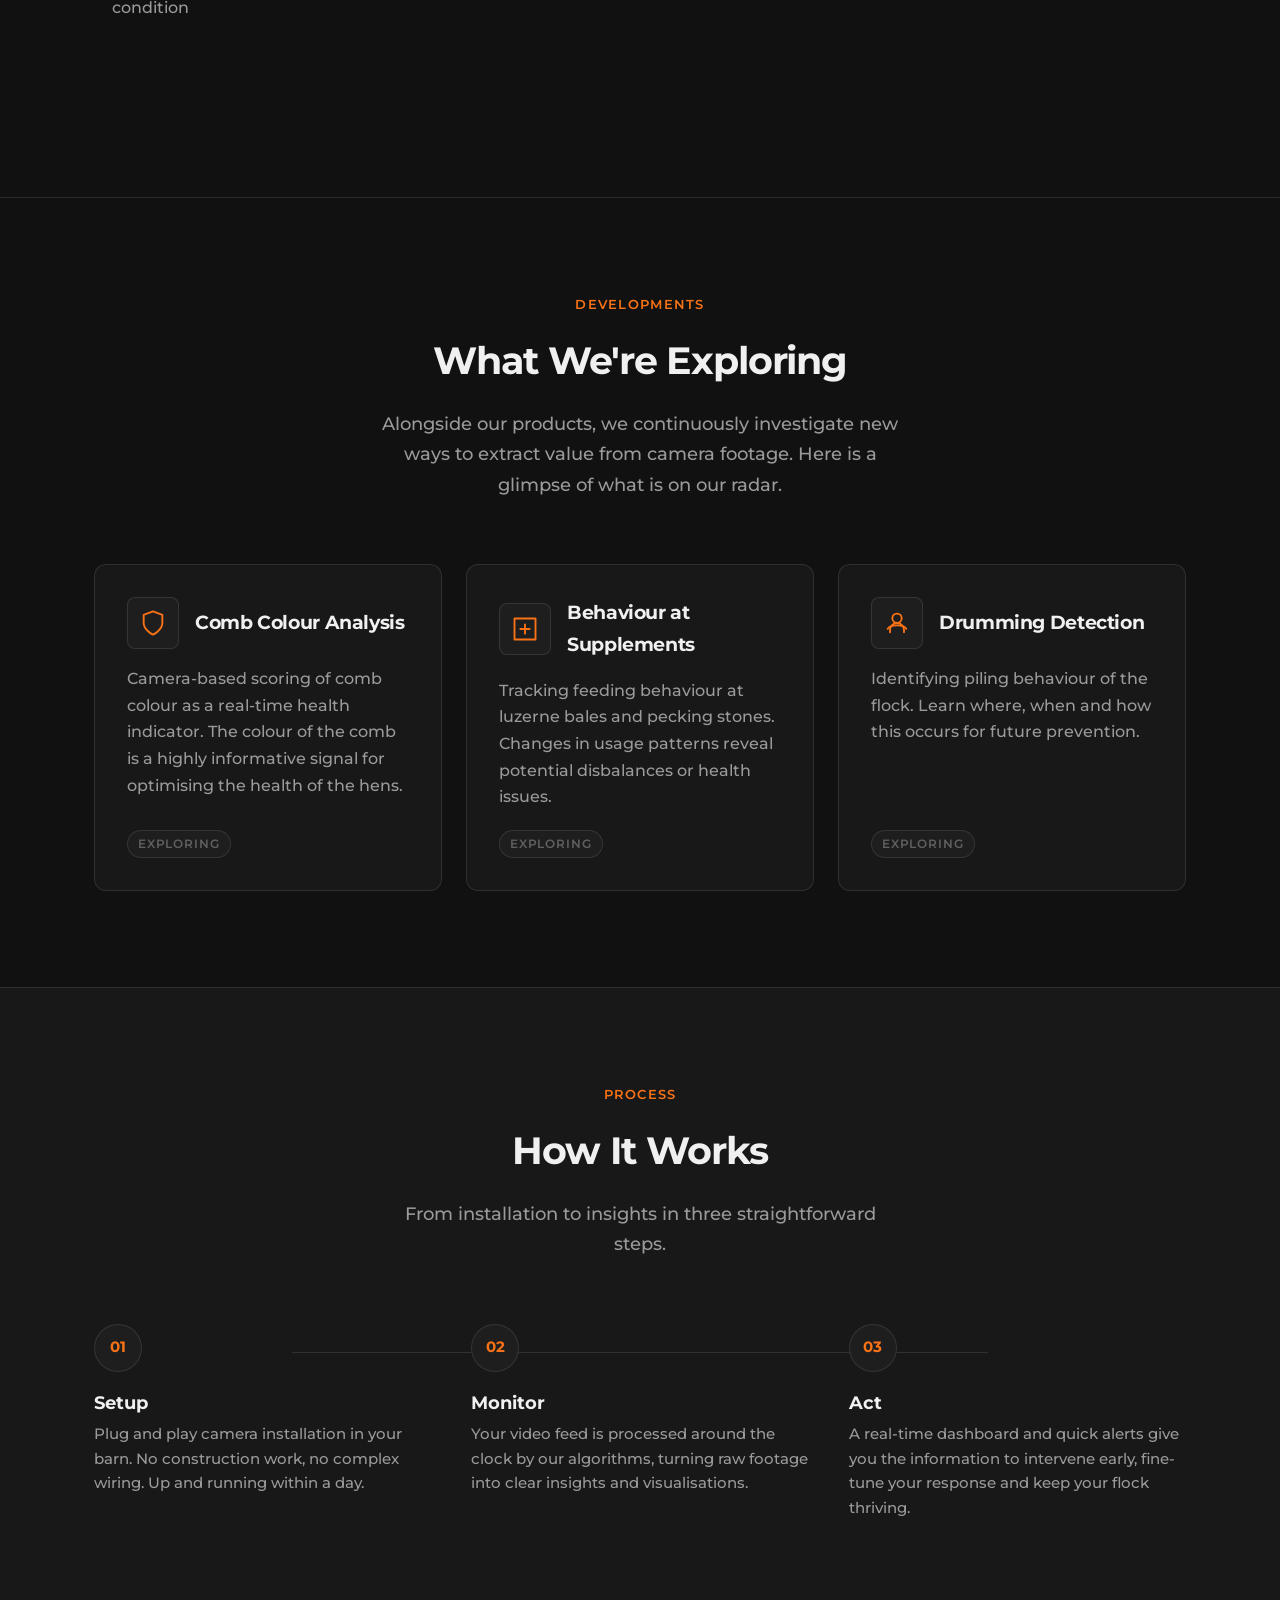
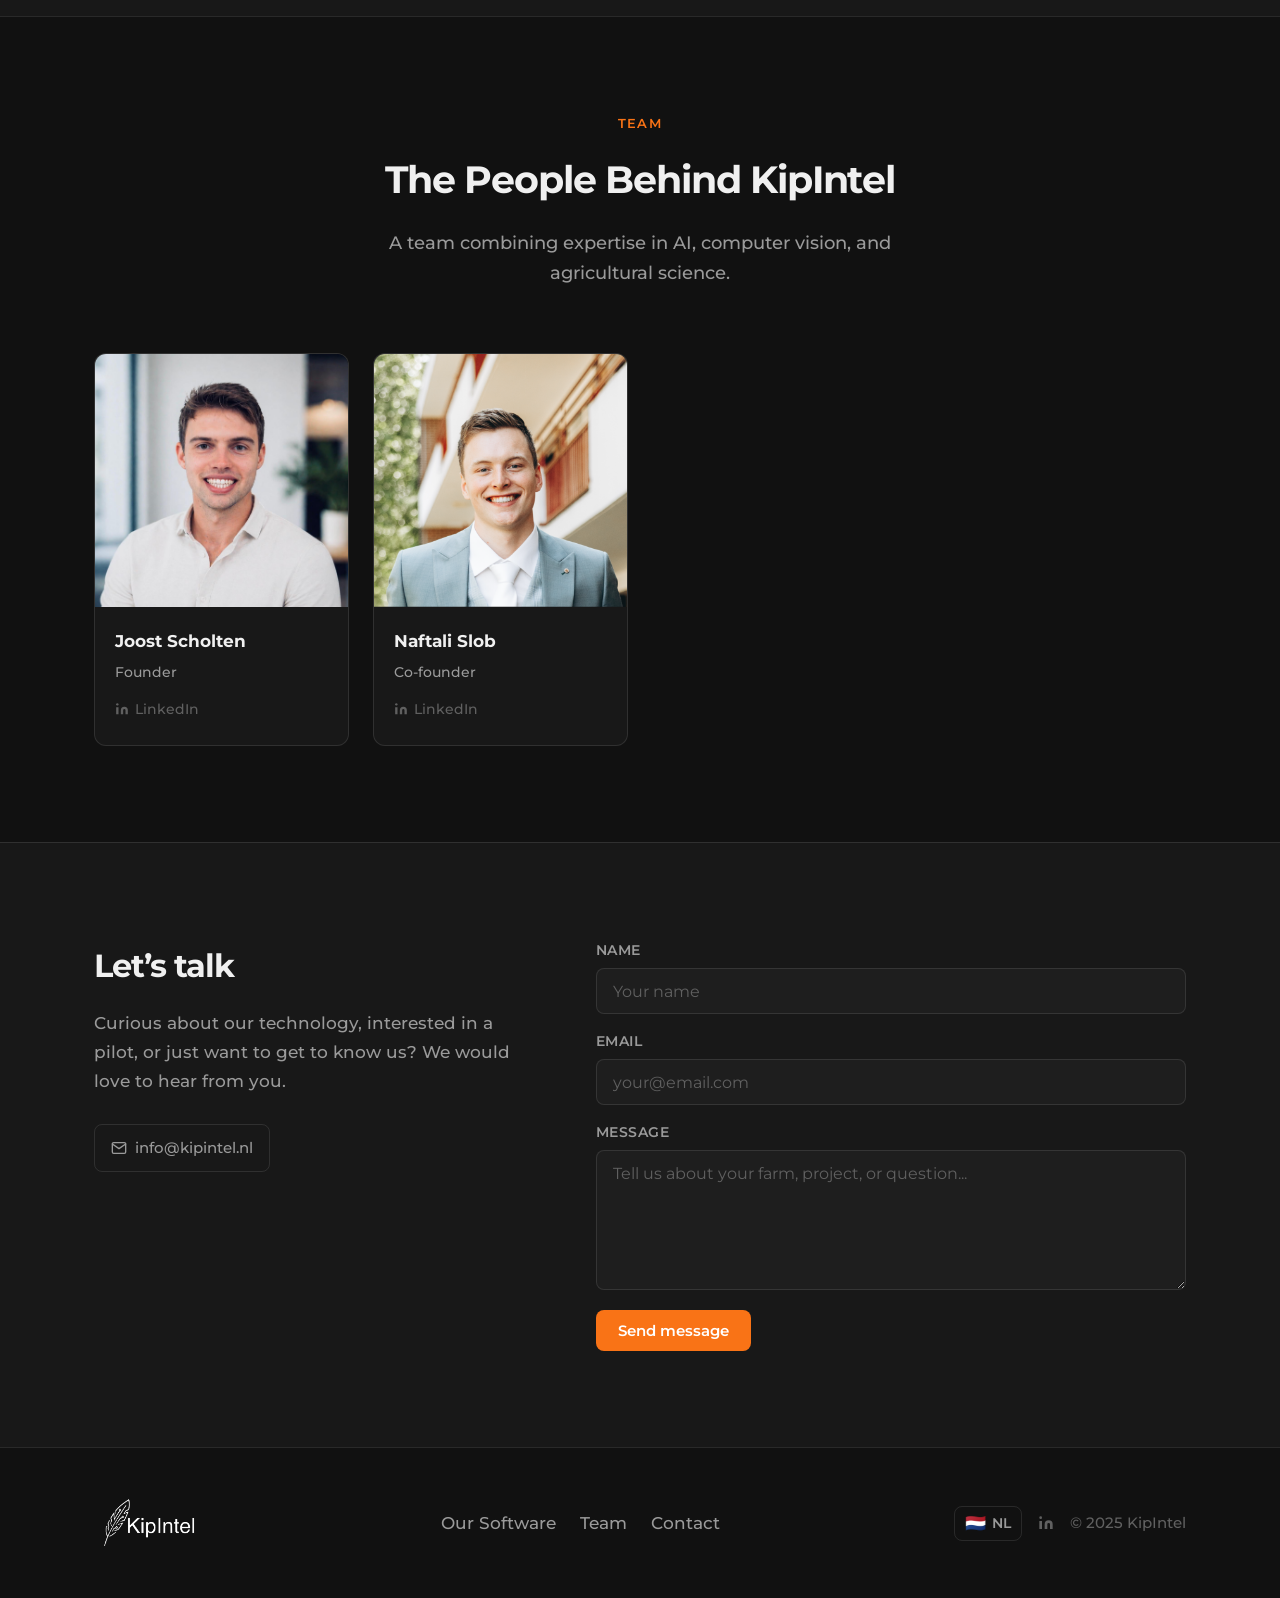
==== commit 8237d3d4: "Reword hero subtitle in EN and NL https://claude.ai/code/session_01Ee6RFh66kDk7L2kpbWZUAn" ====
--- a/index.html
+++ b/index.html
@@ -67,7 +67,7 @@
     <div class="container hero__content">
       <span class="hero__badge">AgriTech &middot; AI Vision</span>
       <h1 class="hero__title">Autonomous Poultry<br>Monitoring</h1>
-      <p class="hero__subtitle">Intelligent camera systems for healthier, optimally managed flocks.</p>
+      <p class="hero__subtitle">Intelligent camera systems for healthier flocks and optimal management.</p>
       <div class="hero__ctas">
         <a href="#contact" class="btn btn--primary">Get in touch</a>
         <a href="#products" class="btn btn--outline">See our software</a>
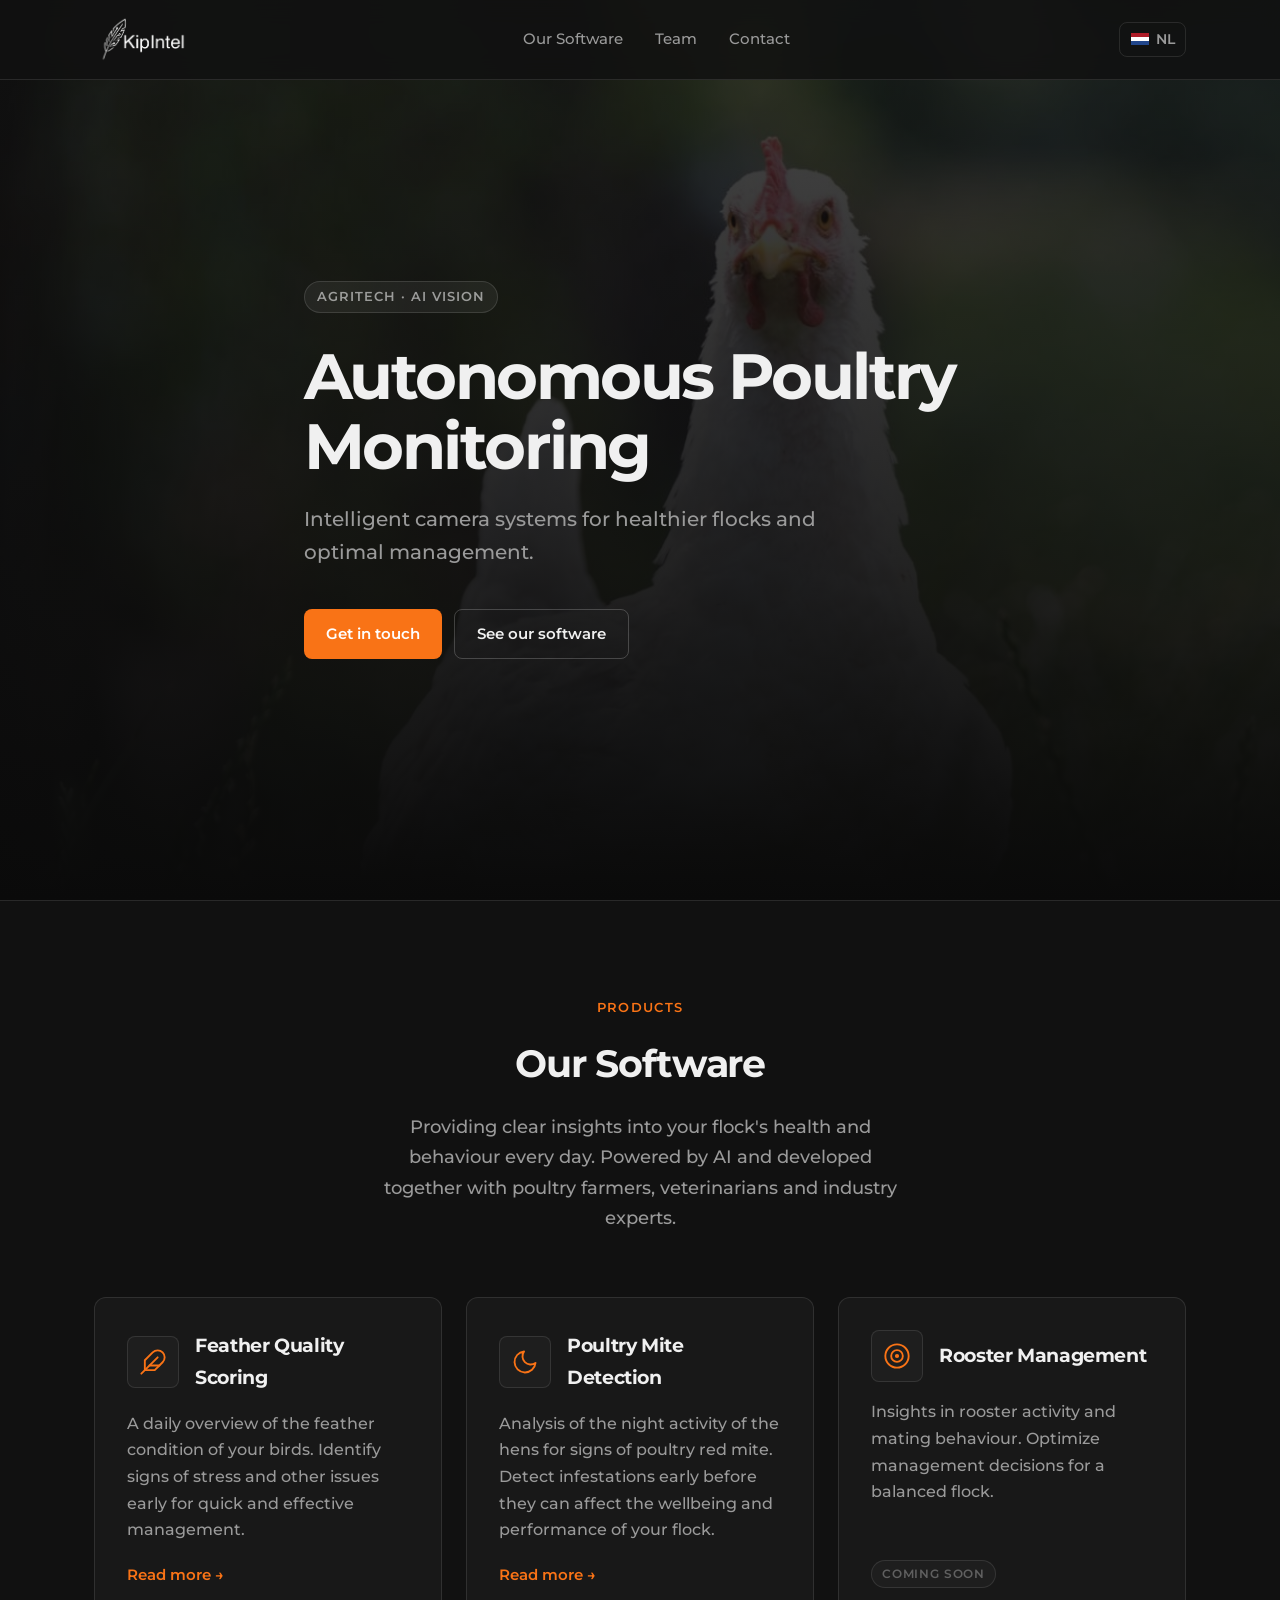
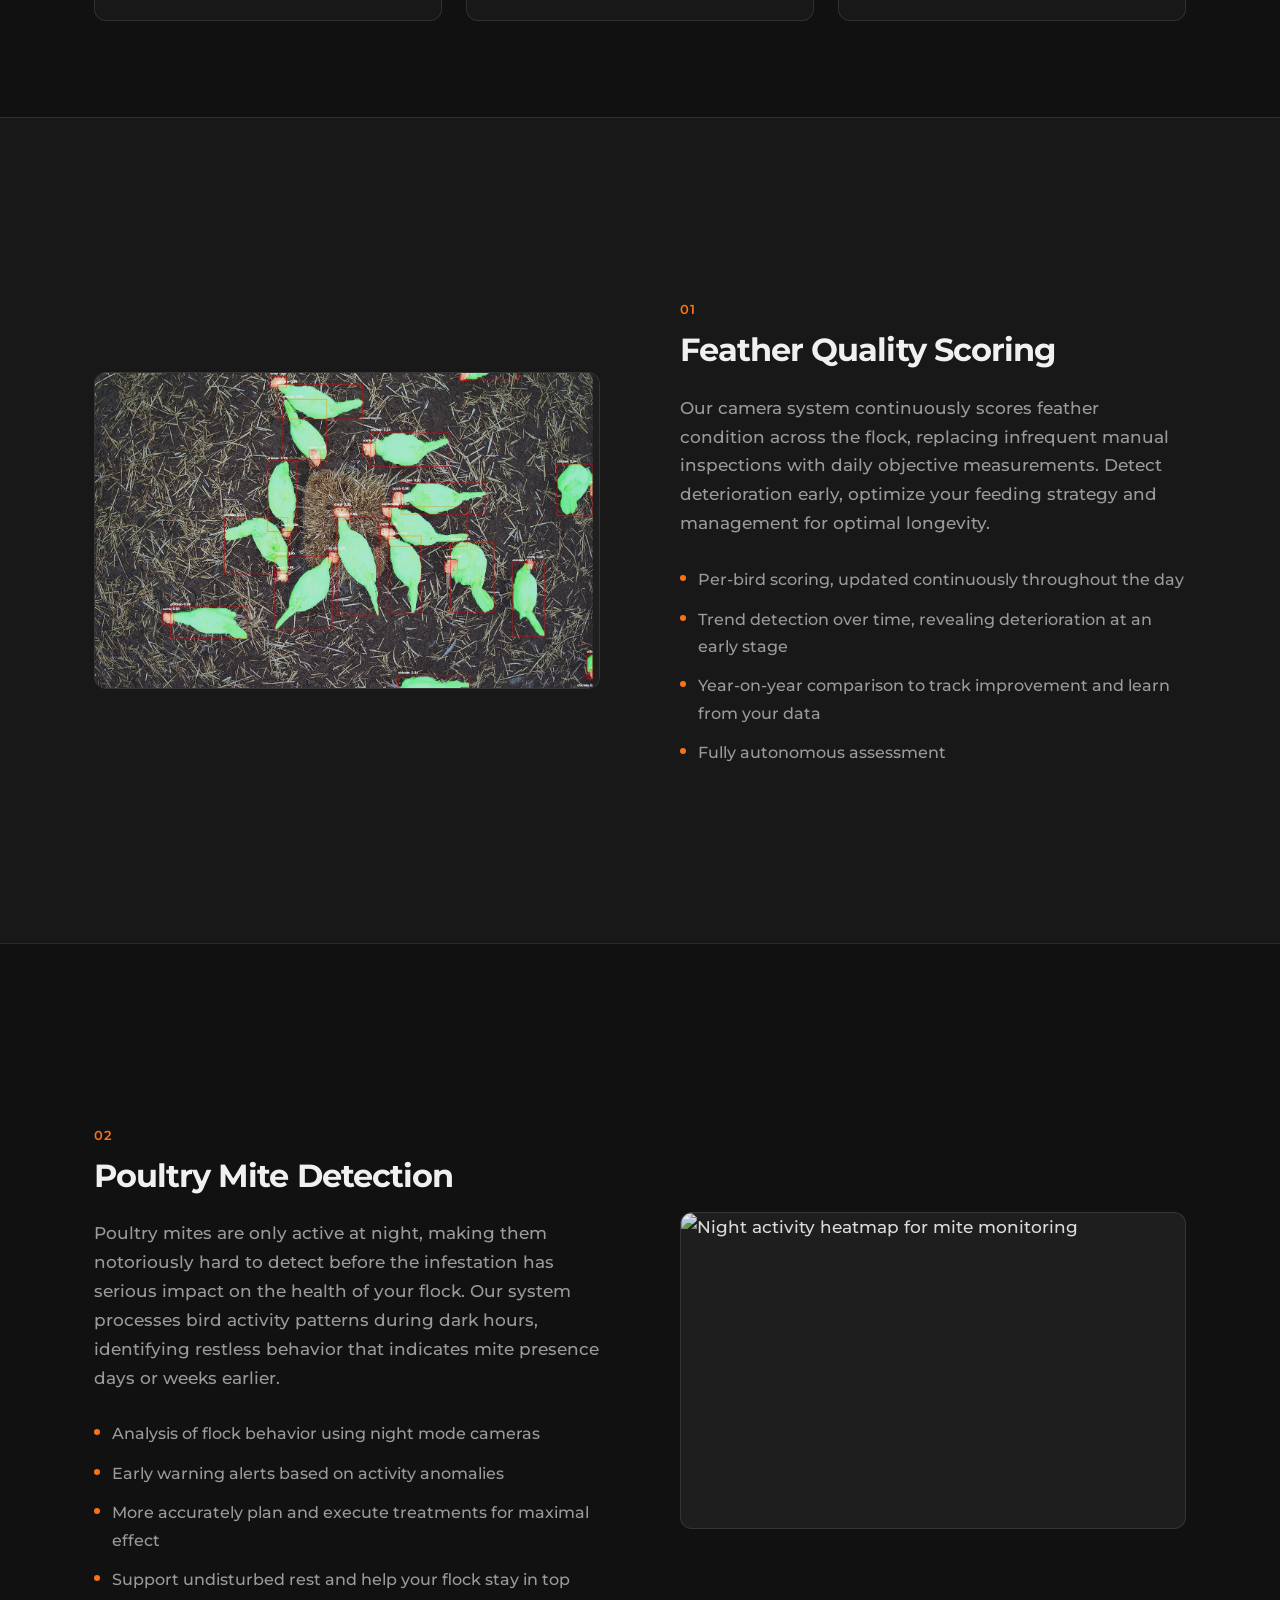
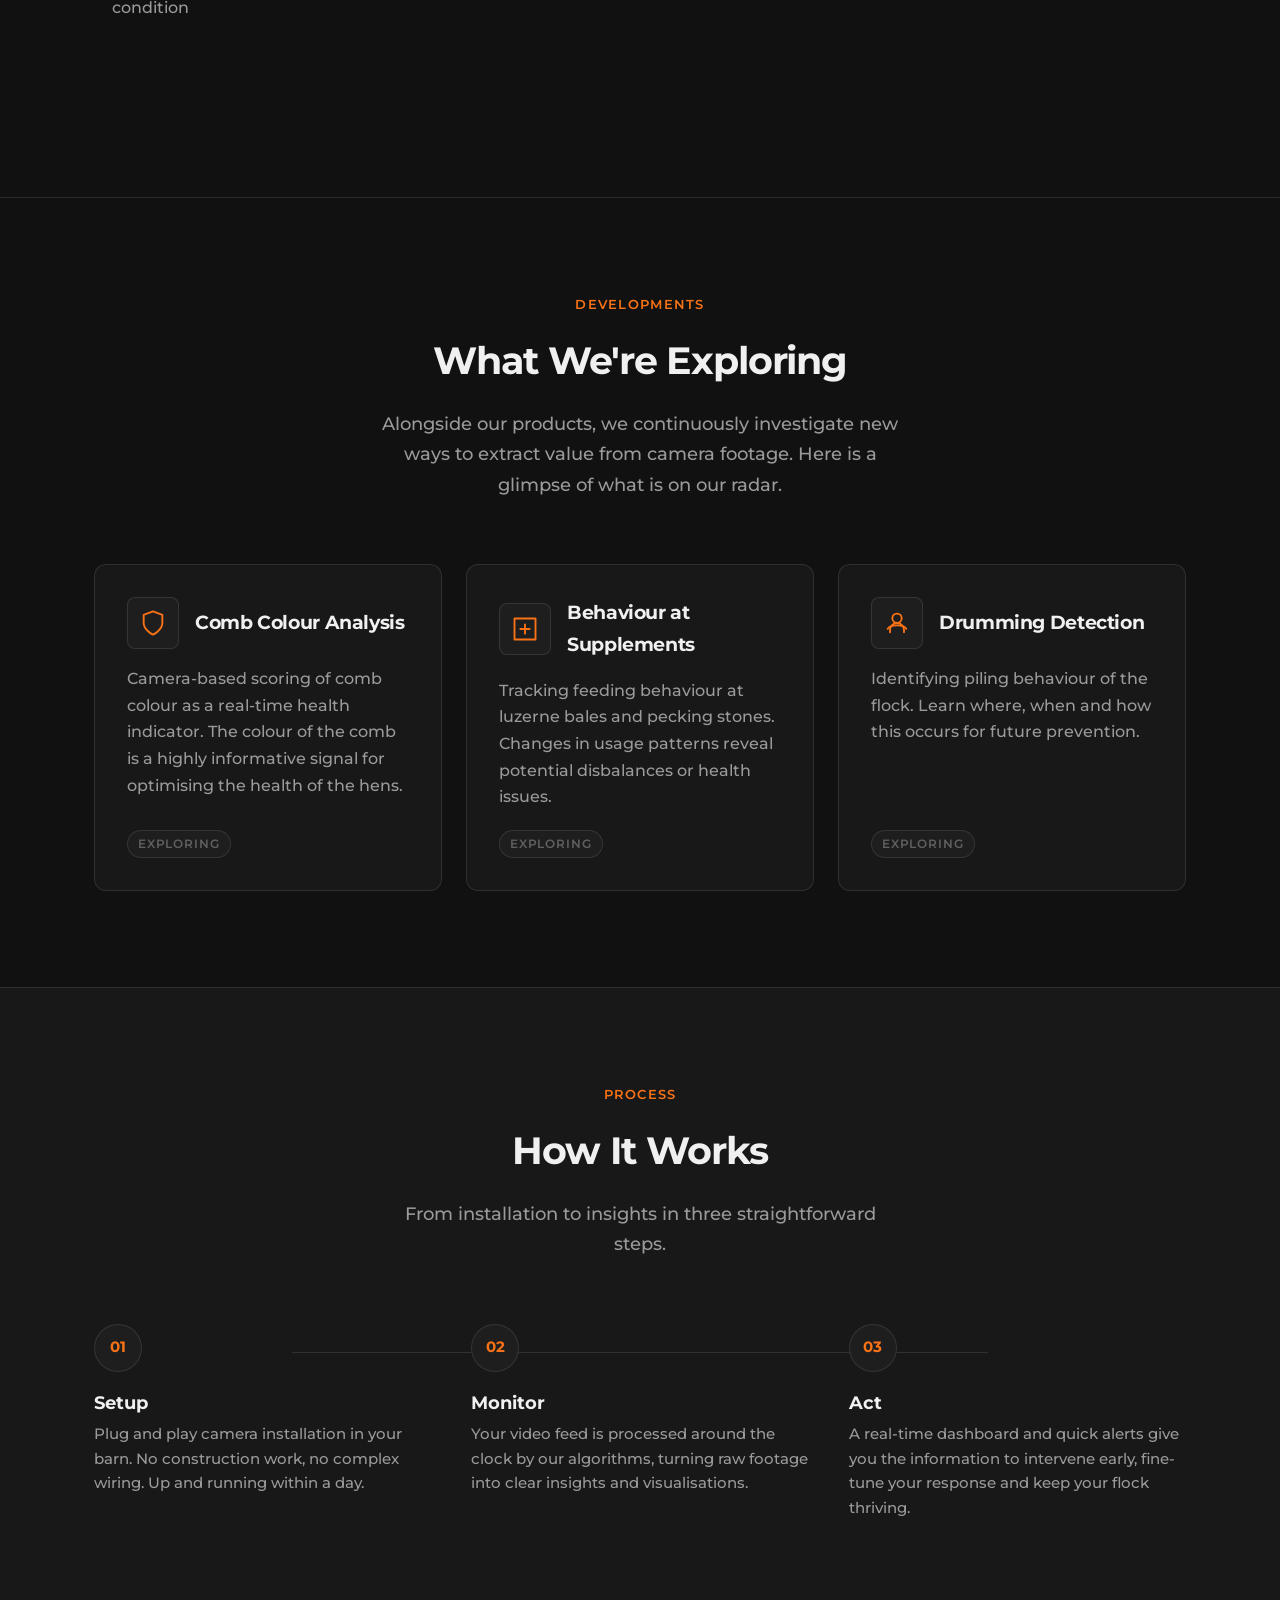
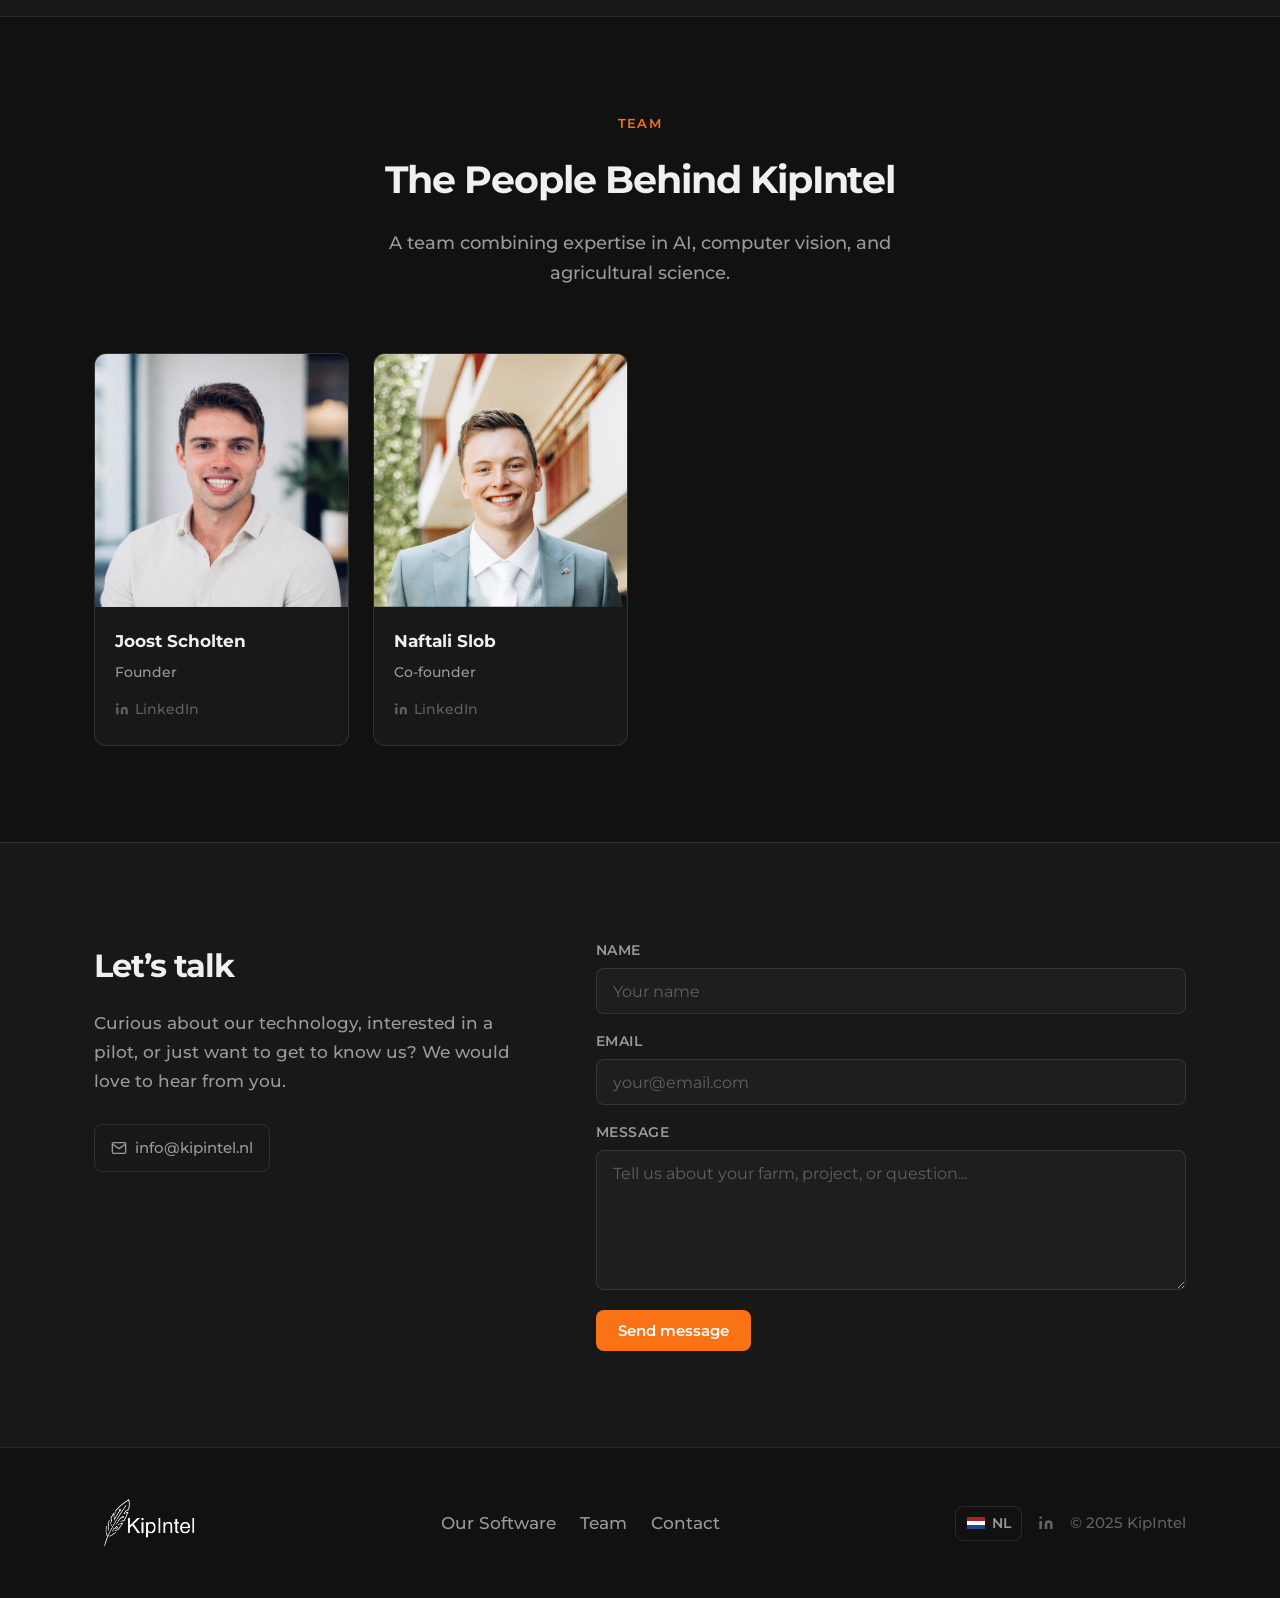
==== commit 9ab29415: "fix: replace flag emojis with inline SVGs Windows Chrome/Edge use Segoe UI Emoji which omits regiona" ====
--- a/index.html
+++ b/index.html
@@ -9,12 +9,12 @@
   <link rel="canonical" href="https://www.kipintel.com/">
   <link rel="alternate" hreflang="en" href="https://www.kipintel.com/">
   <link rel="alternate" hreflang="nl" href="https://www.kipintel.nl/">
-  <link rel="icon" type="image/png" href="assets/images/LogoBlackNoText.png">
+  <link rel="icon" type="image/png" href="assets/images/logo-black-no-text.png">
   <meta property="og:type" content="website">
   <meta property="og:url" content="https://www.kipintel.com/">
   <meta property="og:title" content="KipIntel — Autonomous Poultry Monitoring">
   <meta property="og:description" content="An AI powered camera system for healthier, more productive poultry flocks.">
-  <meta property="og:image" content="https://www.kipintel.com/assets/images/LogoBlackNoText.png">
+  <meta property="og:image" content="https://www.kipintel.com/assets/images/logo-black-no-text.png">
   <link rel="preconnect" href="https://fonts.googleapis.com">
   <link rel="preconnect" href="https://fonts.gstatic.com" crossorigin>
   <link href="https://fonts.googleapis.com/css2?family=Montserrat:wght@400;500;600;700&display=swap" rel="stylesheet">
@@ -26,7 +26,7 @@
   <header class="header" id="header">
     <div class="container header__inner">
       <a href="#home" class="header__logo">
-        <img src="assets/images/LogoNoBackground.png" alt="" class="header__logo-img">
+        <img src="assets/images/logo-no-background.png" alt="" class="header__logo-img">
       </a>
       <nav class="nav" aria-label="Main navigation">
         <a href="#products" class="nav__link">Our Software</a>
@@ -35,7 +35,7 @@
       </nav>
       <div class="header__actions">
         <a href="https://www.kipintel.nl" class="lang-toggle" title="Bekijk de Nederlandse versie">
-          <span class="lang-toggle__flag">&#127475;&#127473;</span>
+          <svg class="lang-toggle__flag" viewBox="0 0 9 6" aria-hidden="true"><rect width="9" height="2" fill="#ae1c28"/><rect width="9" height="2" y="2" fill="#fff"/><rect width="9" height="2" y="4" fill="#21468b"/></svg>
           <span class="lang-toggle__label">NL</span>
         </a>
         <button class="hamburger" id="hamburger" aria-label="Open menu" aria-expanded="false">
@@ -52,7 +52,7 @@
     <a href="#contact" class="nav-overlay__link">Contact</a>
     <div class="nav-overlay__lang">
       <a href="https://www.kipintel.nl" class="lang-toggle">
-        <span class="lang-toggle__flag">&#127475;&#127473;</span>
+        <svg class="lang-toggle__flag" viewBox="0 0 9 6" aria-hidden="true"><rect width="9" height="2" fill="#ae1c28"/><rect width="9" height="2" y="2" fill="#fff"/><rect width="9" height="2" y="4" fill="#21468b"/></svg>
         <span class="lang-toggle__label">Switch to Dutch</span>
       </a>
     </div>
@@ -159,7 +159,7 @@
     <div class="container">
       <div class="showcase showcase--reverse">
         <div class="showcase__img-wrap">
-          <img src="assets/images/HeatmapNightActivity.png" alt="Night activity heatmap for mite monitoring" class="showcase__img">
+          <img src="assets/images/heatmap-night-activity.png" alt="Night activity heatmap for mite monitoring" class="showcase__img">
         </div>
         <div class="showcase__text">
           <span class="showcase__label">02</span>
@@ -277,7 +277,7 @@
       <div class="team-grid">
 
         <div class="team-card">
-          <img src="assets/images/ProfilePictureJoost.jpeg" alt="Joost Scholten" class="team-card__photo">
+          <img src="assets/images/profile-joost-scholten.jpeg" alt="Joost Scholten" class="team-card__photo">
           <div class="team-card__body">
             <p class="team-card__name">Joost Scholten</p>
             <p class="team-card__role">Founder</p>
@@ -289,7 +289,7 @@
         </div>
 
         <div class="team-card">
-          <img src="assets/images/ProfilePictureNaftali.jpeg" alt="Naftali Slob" class="team-card__photo">
+          <img src="assets/images/profile-naftali-slob.jpeg" alt="Naftali Slob" class="team-card__photo">
           <div class="team-card__body">
             <p class="team-card__name">Naftali Slob</p>
             <p class="team-card__role">Co-founder</p>
@@ -354,7 +354,7 @@
   <footer class="footer">
     <div class="container footer__inner">
       <a href="#home" class="footer__logo">
-        <img src="assets/images/LogoNoBackground.png" alt="" class="footer__logo-img">
+        <img src="assets/images/logo-no-background.png" alt="" class="footer__logo-img">
       </a>
       <nav class="footer__links" aria-label="Footer navigation">
         <a href="#products" class="footer__link">Our Software</a>
@@ -363,7 +363,7 @@
       </nav>
       <div class="footer__right">
         <a href="https://www.kipintel.nl" class="lang-toggle" title="Nederlandse versie">
-          <span class="lang-toggle__flag">&#127475;&#127473;</span>
+          <svg class="lang-toggle__flag" viewBox="0 0 9 6" aria-hidden="true"><rect width="9" height="2" fill="#ae1c28"/><rect width="9" height="2" y="2" fill="#fff"/><rect width="9" height="2" y="4" fill="#21468b"/></svg>
           <span class="lang-toggle__label">NL</span>
         </a>
         <a href="https://www.linkedin.com/company/kipintel" class="footer__social" target="_blank" rel="noopener noreferrer" title="KipIntel on LinkedIn">
--- a/assets/css/styles.css
+++ b/assets/css/styles.css
@@ -120,7 +120,7 @@
   transition: color var(--transition), border-color var(--transition);
 }
 .lang-toggle:hover { color: var(--text); border-color: var(--border-hover); }
-.lang-toggle__flag { font-size: 1rem; line-height: 1; }
+.lang-toggle__flag { display: block; width: 20px; height: 12px; border-radius: 1px; flex-shrink: 0; }
 
 /* === Hamburger === */
 .hamburger {
